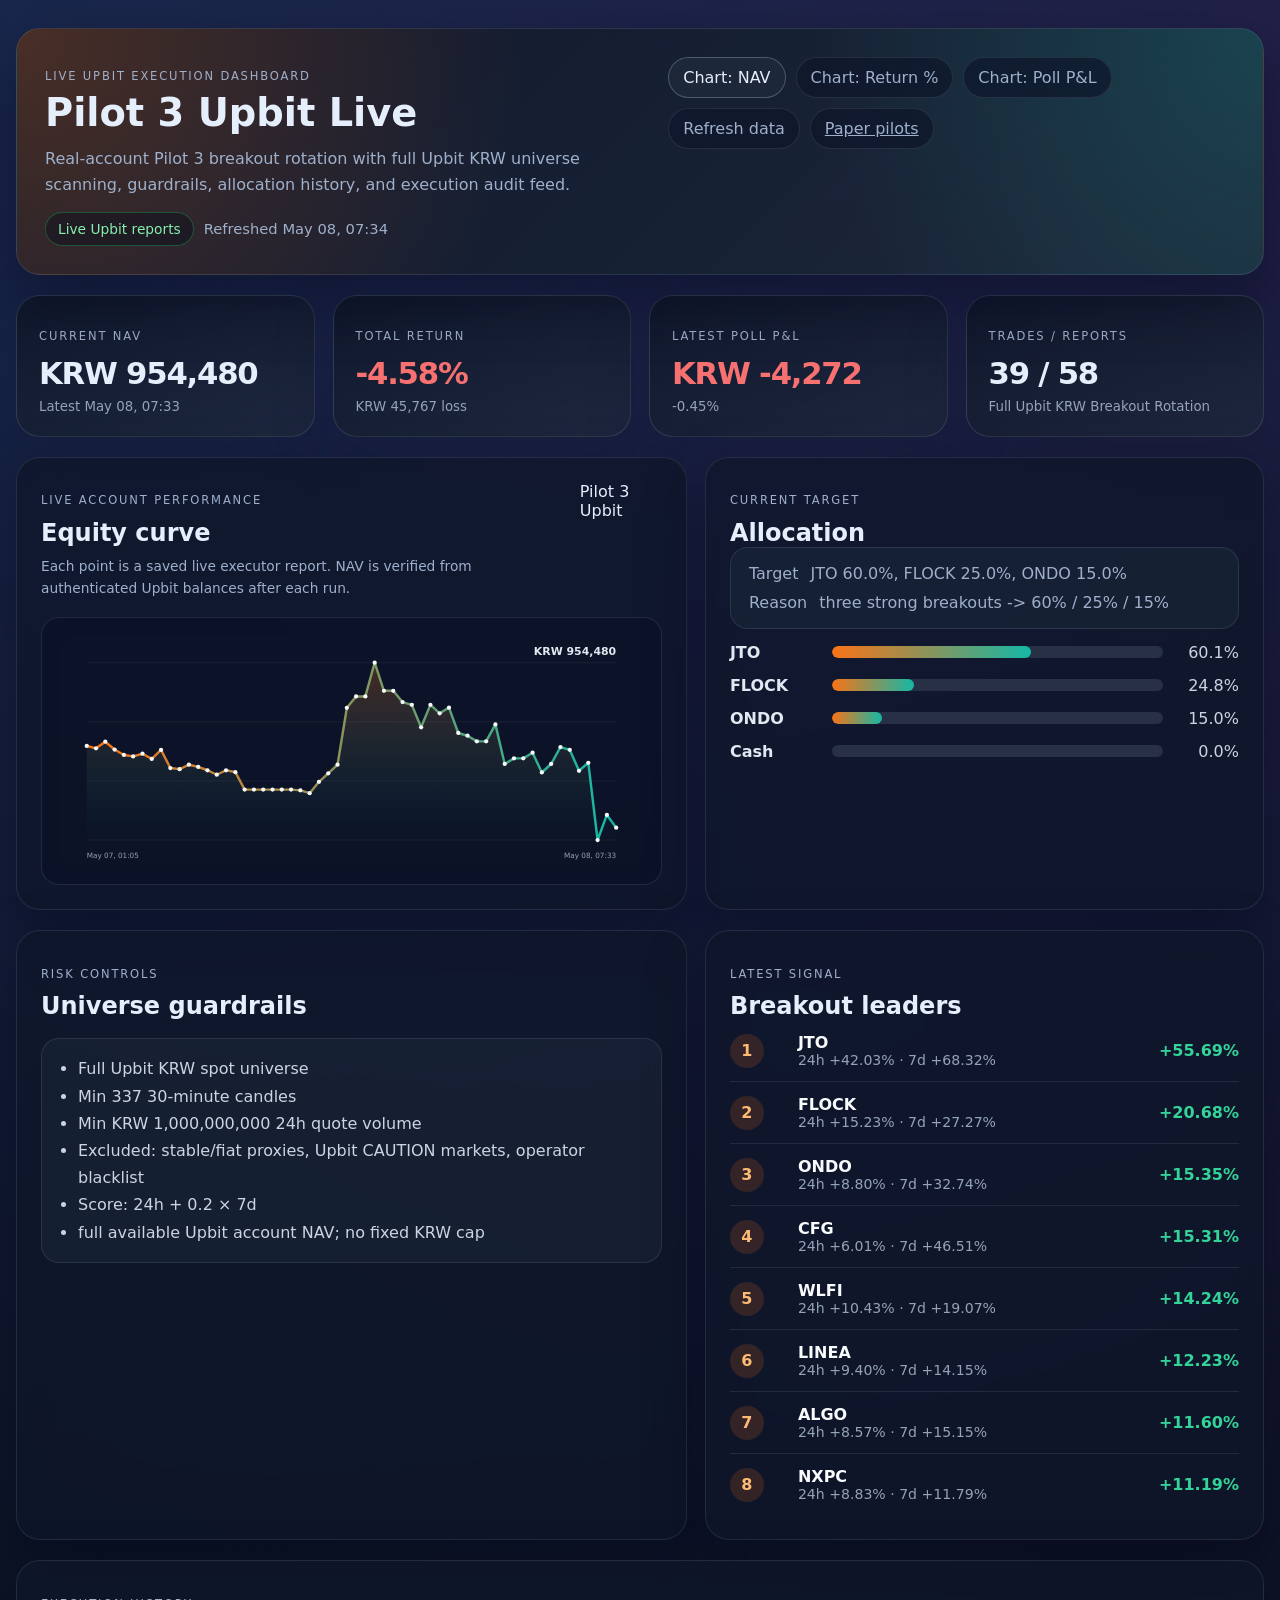
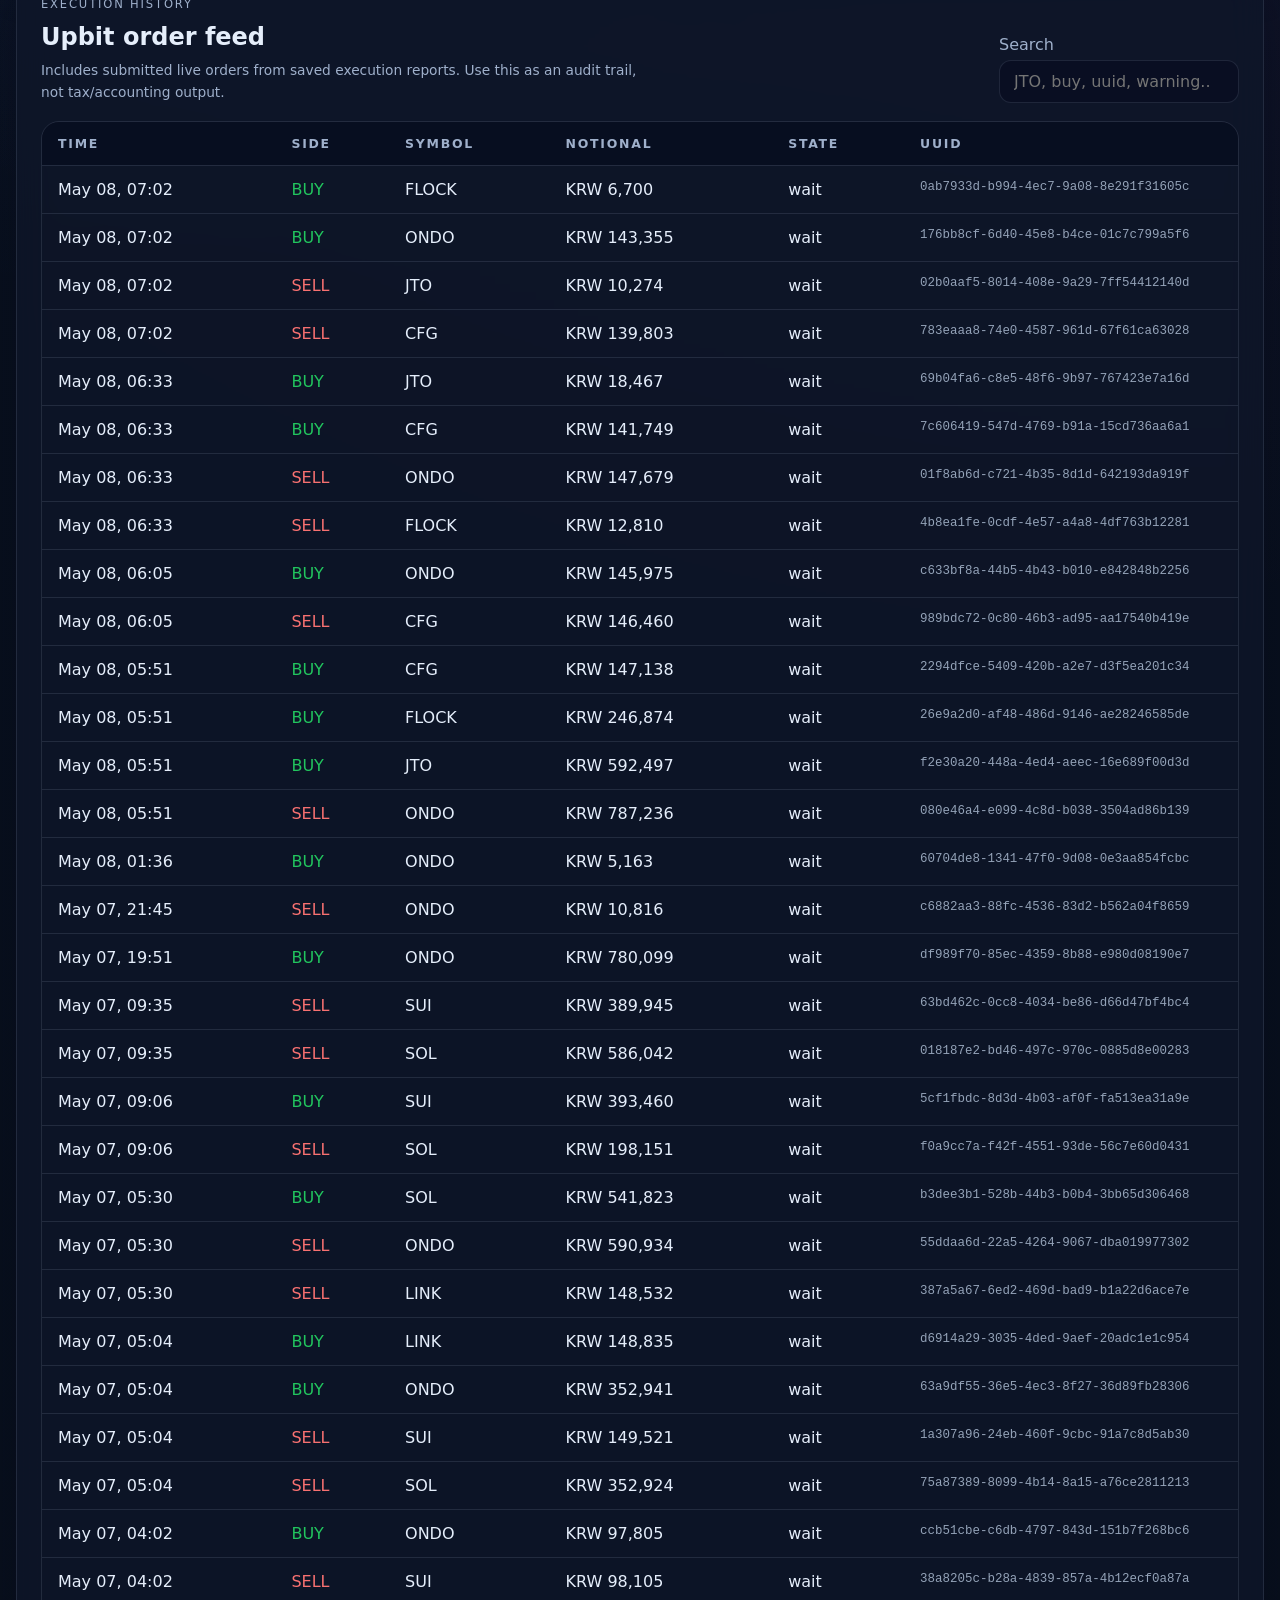
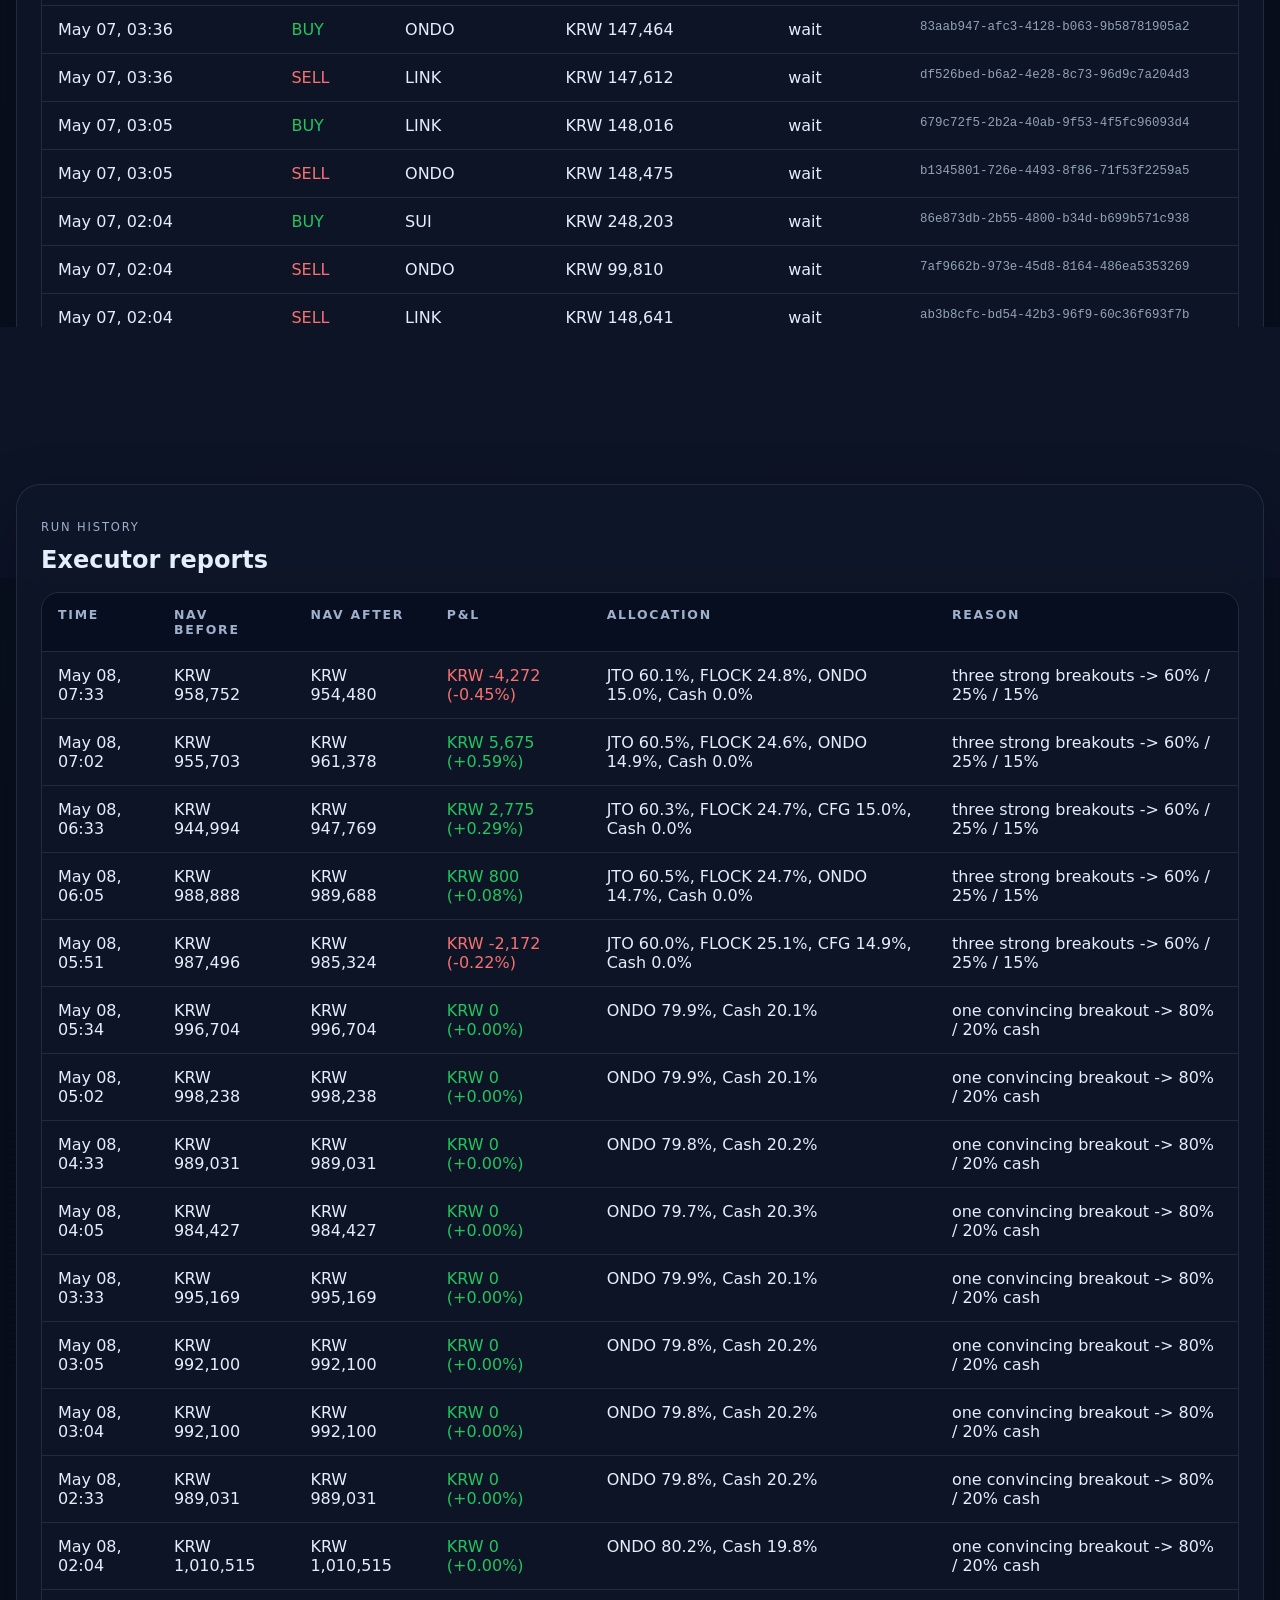
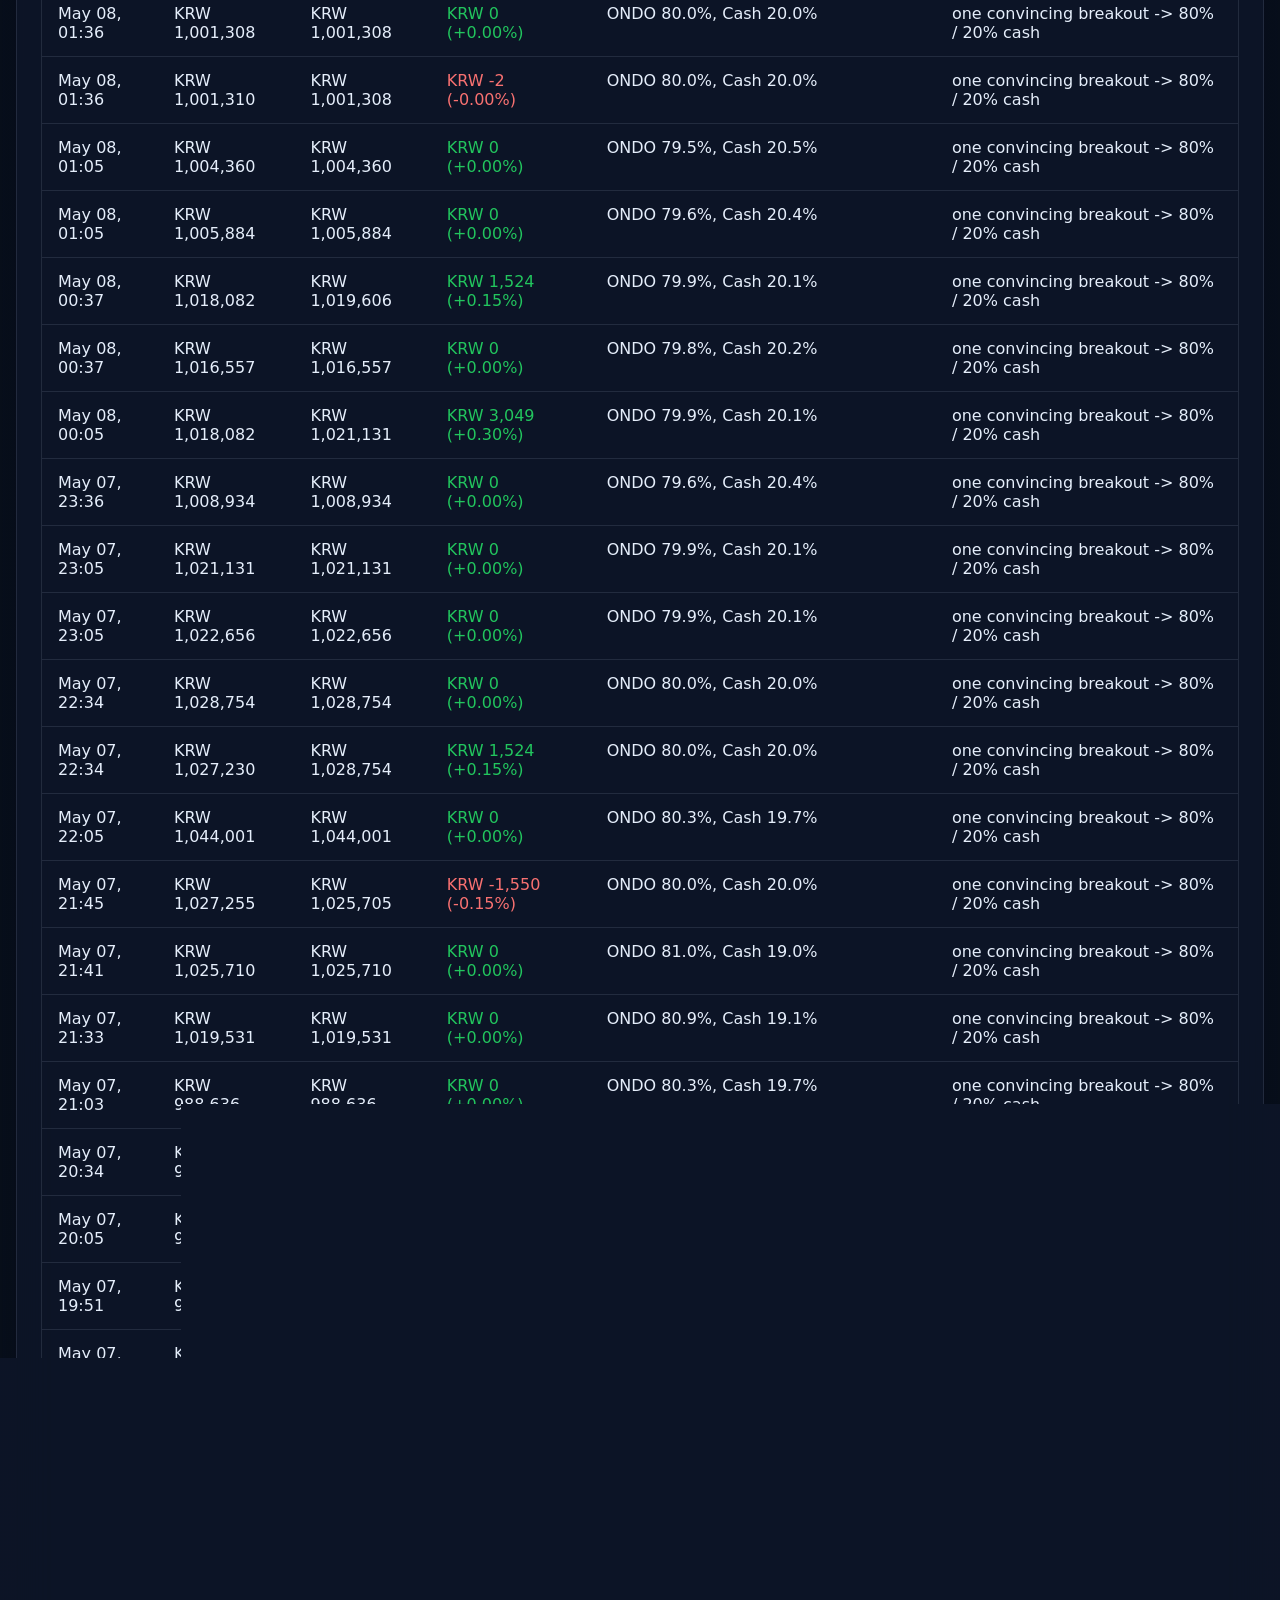
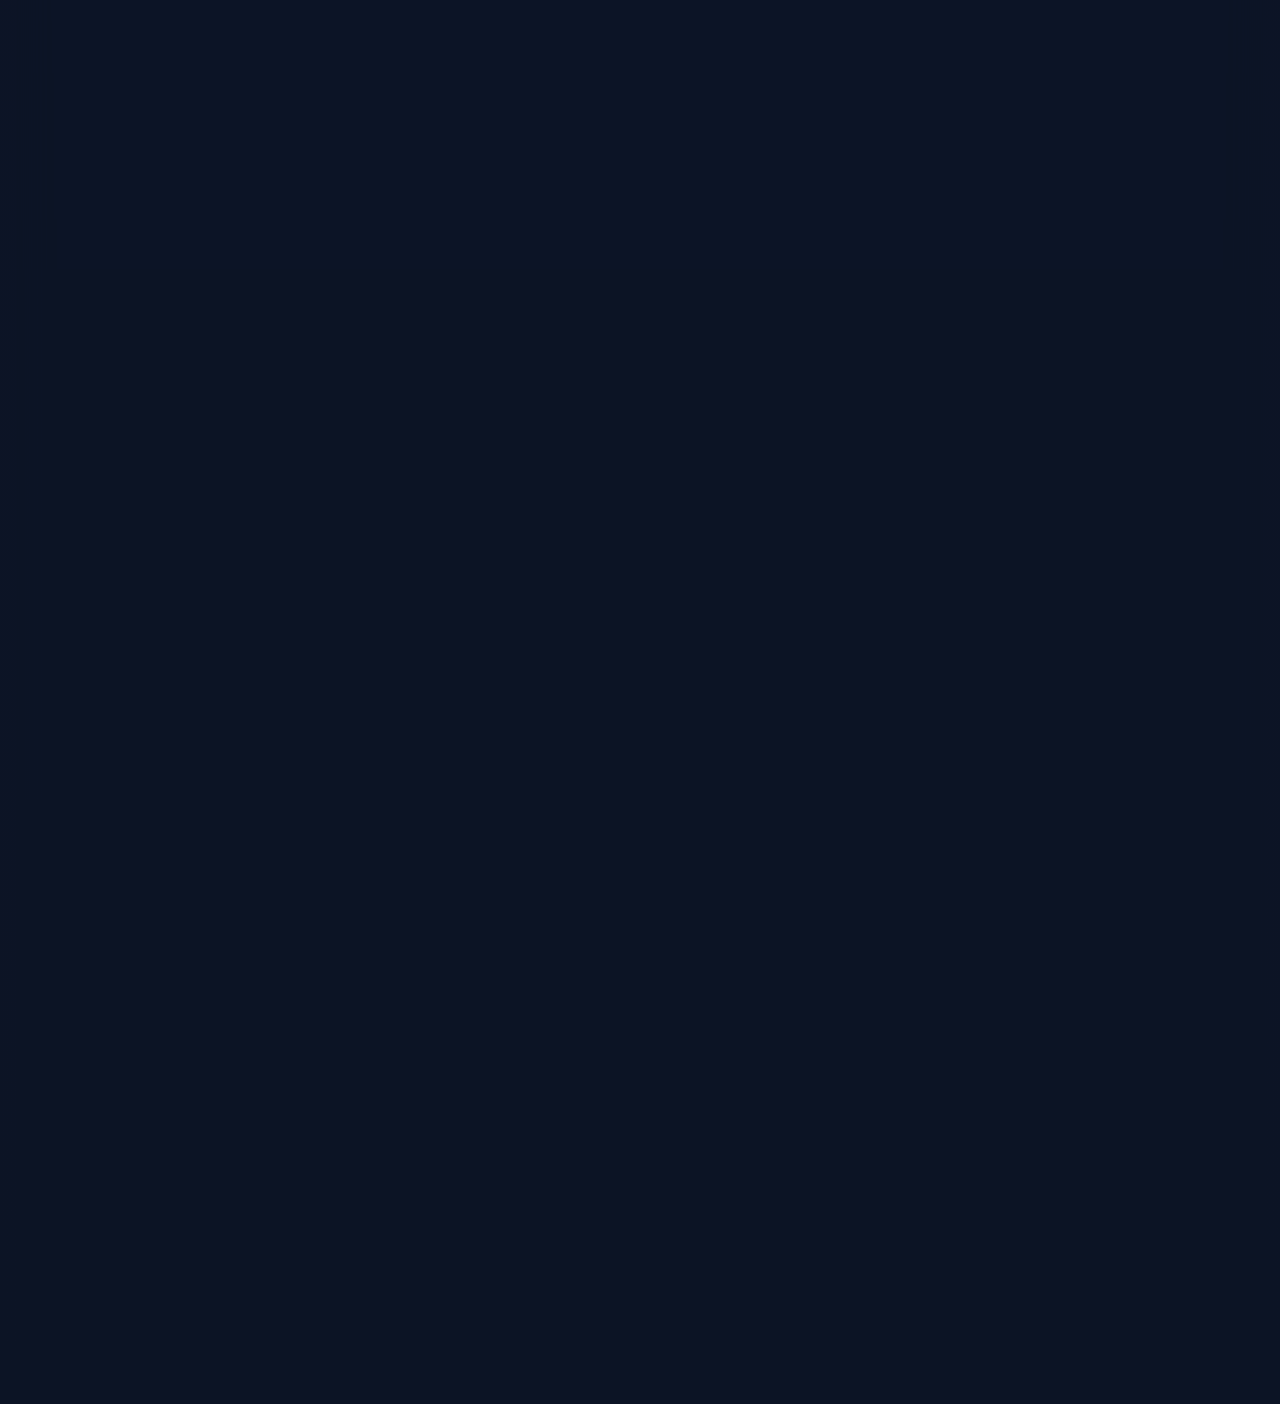
==== upbit.html @ 1f0073d2 "feat: add Upbit live dashboard" ====
<!doctype html>
<html lang="en">
  <head>
    <meta charset="UTF-8" />
    <meta name="viewport" content="width=device-width, initial-scale=1.0" />
    <title>Pilot 3 Upbit Live Dashboard</title>
    <link rel="stylesheet" href="./styles.css" />
    <link rel="stylesheet" href="./upbit.css" />
  </head>
  <body>
    <div class="shell">
      <header class="hero upbit-hero">
        <div>
          <p class="eyebrow">Live Upbit execution dashboard</p>
          <h1>Pilot 3 Upbit Live</h1>
          <p class="hero-copy">
            Real-account Pilot 3 breakout rotation with full Upbit KRW universe scanning, guardrails, allocation history, and execution audit feed.
          </p>
          <div class="status-row">
            <span id="dataStatus" class="status-pill status-loading">Loading Upbit data…</span>
            <span id="refreshMeta" class="refresh-meta"></span>
          </div>
        </div>
        <div class="hero-actions">
          <button class="toggle-chip active" data-chart-mode="nav">Chart: NAV</button>
          <button class="toggle-chip" data-chart-mode="return">Chart: Return %</button>
          <button class="toggle-chip" data-chart-mode="pnl">Chart: Poll P&amp;L</button>
          <button class="toggle-chip" id="refreshButton">Refresh data</button>
          <a class="toggle-chip" href="./index.html">Paper pilots</a>
        </div>
      </header>

      <section class="summary-grid upbit-summary" id="summaryGrid"></section>

      <section class="grid-two">
        <section class="panel chart-panel">
          <div class="panel-header">
            <div>
              <p class="panel-kicker">Live account performance</p>
              <h2>Equity curve</h2>
              <p class="panel-note">Each point is a saved live executor report. NAV is verified from authenticated Upbit balances after each run.</p>
            </div>
            <div class="legend" id="chartLegend"></div>
          </div>
          <div class="chart-wrap">
            <svg id="equityChart" viewBox="0 0 960 380" role="img" aria-label="Upbit live NAV chart"></svg>
          </div>
        </section>

        <section class="panel notes-panel">
          <div class="panel-header">
            <div>
              <p class="panel-kicker">Current target</p>
              <h2>Allocation</h2>
            </div>
          </div>
          <div id="allocationPanel" class="allocation-panel"></div>
        </section>
      </section>

      <section class="grid-two">
        <section class="panel notes-panel">
          <div class="panel-header">
            <div>
              <p class="panel-kicker">Risk controls</p>
              <h2>Universe guardrails</h2>
            </div>
          </div>
          <div id="guardrailsPanel" class="notes-stack"></div>
        </section>

        <section class="panel notes-panel">
          <div class="panel-header">
            <div>
              <p class="panel-kicker">Latest signal</p>
              <h2>Breakout leaders</h2>
            </div>
          </div>
          <div id="leadersPanel" class="leaders-panel"></div>
        </section>
      </section>

      <section class="panel transactions-panel">
        <div class="panel-header panel-header-wrap">
          <div>
            <p class="panel-kicker">Execution history</p>
            <h2>Upbit order feed</h2>
            <p class="panel-note">Includes submitted live orders from saved execution reports. Use this as an audit trail, not tax/accounting output.</p>
          </div>
          <div class="filters">
            <label class="search-field">
              <span>Search</span>
              <input id="searchInput" type="search" placeholder="JTO, buy, uuid, warning..." />
            </label>
          </div>
        </div>
        <div class="table-wrap">
          <table>
            <thead>
              <tr>
                <th>Time</th>
                <th>Side</th>
                <th>Symbol</th>
                <th>Notional</th>
                <th>State</th>
                <th>UUID</th>
              </tr>
            </thead>
            <tbody id="transactionsBody"></tbody>
          </table>
        </div>
      </section>

      <section class="panel transactions-panel">
        <div class="panel-header panel-header-wrap">
          <div>
            <p class="panel-kicker">Run history</p>
            <h2>Executor reports</h2>
          </div>
        </div>
        <div class="table-wrap">
          <table>
            <thead>
              <tr>
                <th>Time</th>
                <th>NAV before</th>
                <th>NAV after</th>
                <th>P&amp;L</th>
                <th>Allocation</th>
                <th>Reason</th>
              </tr>
            </thead>
            <tbody id="runsBody"></tbody>
          </table>
        </div>
      </section>
    </div>

    <script src="./upbit-app.js"></script>
  </body>
</html>
---- styles.css ----
:root {
  color-scheme: dark;
  --bg: #09111f;
  --bg-elevated: rgba(15, 23, 42, 0.78);
  --bg-soft: rgba(30, 41, 59, 0.52);
  --line: rgba(148, 163, 184, 0.16);
  --text: #e5eefb;
  --muted: #9fb0cb;
  --green: #22c55e;
  --red: #f87171;
  --shadow: 0 24px 60px rgba(2, 6, 23, 0.4);
  font-family: Inter, ui-sans-serif, system-ui, -apple-system, BlinkMacSystemFont, "Segoe UI", sans-serif;
}

* {
  box-sizing: border-box;
}

body {
  margin: 0;
  min-height: 100vh;
  background:
    radial-gradient(circle at top left, rgba(59, 130, 246, 0.16), transparent 24%),
    radial-gradient(circle at top right, rgba(168, 85, 247, 0.14), transparent 28%),
    linear-gradient(180deg, #09111f 0%, #08101a 100%);
  color: var(--text);
}

button,
input {
  font: inherit;
}

.shell {
  width: min(1400px, calc(100vw - 32px));
  margin: 0 auto;
  padding: 28px 0 40px;
}

.hero,
.panel,
.summary-card {
  backdrop-filter: blur(18px);
  background: var(--bg-elevated);
  border: 1px solid var(--line);
  box-shadow: var(--shadow);
}

.hero {
  display: flex;
  justify-content: space-between;
  gap: 24px;
  align-items: flex-start;
  padding: 28px;
  border-radius: 24px;
}

.eyebrow,
.panel-kicker,
.metric-label,
.table-chip,
.mini-label {
  text-transform: uppercase;
  letter-spacing: 0.16em;
  font-size: 0.72rem;
  color: var(--muted);
}

.hero h1,
.panel h2 {
  margin: 0;
}

.hero h1 {
  font-size: clamp(2rem, 3vw, 3.2rem);
  line-height: 1;
  margin-top: 10px;
}

.hero-copy,
.panel-note {
  max-width: 760px;
  margin: 14px 0 0;
  color: var(--muted);
  font-size: 1rem;
  line-height: 1.6;
}

.panel-note {
  max-width: 620px;
  margin-top: 8px;
  font-size: 0.86rem;
}

.hero-actions,
.segmented,
.legend,
.filters,
.status-row {
  display: flex;
  gap: 10px;
  flex-wrap: wrap;
}

.status-row {
  margin-top: 14px;
  align-items: center;
}

.status-pill {
  display: inline-flex;
  align-items: center;
  gap: 8px;
  border-radius: 999px;
  padding: 8px 12px;
  font-size: 0.86rem;
  border: 1px solid var(--line);
  background: rgba(2, 6, 23, 0.36);
}

.status-live {
  color: #86efac;
  border-color: rgba(34, 197, 94, 0.35);
}

.status-fallback {
  color: #fcd34d;
  border-color: rgba(234, 179, 8, 0.35);
}

.status-loading {
  color: #93c5fd;
  border-color: rgba(59, 130, 246, 0.35);
}

.refresh-meta {
  color: var(--muted);
  font-size: 0.92rem;
}

.toggle-chip,
.segmented button {
  border: 1px solid var(--line);
  background: rgba(15, 23, 42, 0.72);
  color: var(--muted);
  padding: 10px 14px;
  border-radius: 999px;
  cursor: pointer;
  transition: 150ms ease;
}

.toggle-chip:hover,
.segmented button:hover,
.toggle-chip.active,
.segmented button.active {
  color: var(--text);
  border-color: rgba(148, 163, 184, 0.4);
  background: rgba(30, 41, 59, 0.92);
}

.summary-grid {
  display: grid;
  grid-template-columns: repeat(3, minmax(0, 1fr));
  gap: 18px;
  margin-top: 20px;
}

.summary-card {
  position: relative;
  overflow: hidden;
  border-radius: 20px;
  padding: 22px;
}

.summary-card::before {
  content: "";
  position: absolute;
  inset: 0 0 auto 0;
  height: 4px;
  background: var(--pilot-color);
}

.summary-head,
.panel-header,
.panel-header-wrap {
  display: flex;
  justify-content: space-between;
  gap: 16px;
}

.summary-head h2 {
  margin: 8px 0 0;
  font-size: 1.45rem;
}

.rank-pill {
  display: inline-flex;
  align-items: center;
  gap: 8px;
  padding: 8px 12px;
  border-radius: 999px;
  background: var(--pilot-accent);
  color: var(--text);
  font-weight: 700;
}

.metric-grid {
  display: grid;
  grid-template-columns: repeat(2, minmax(0, 1fr));
  gap: 14px;
  margin-top: 20px;
}

.metric {
  padding: 14px;
  background: var(--bg-soft);
  border: 1px solid var(--line);
  border-radius: 16px;
}

.metric strong {
  display: block;
  font-size: 1.28rem;
  margin-top: 8px;
}

.metric small {
  display: block;
  margin-top: 8px;
  color: var(--muted);
  line-height: 1.5;
}

.panel {
  border-radius: 24px;
  padding: 24px;
  margin-top: 20px;
}

.chart-wrap {
  margin-top: 18px;
  padding: 18px;
  border-radius: 18px;
  background: rgba(2, 6, 23, 0.24);
  border: 1px solid var(--line);
}

#equityChart {
  width: 100%;
  height: auto;
  display: block;
}

.legend-item {
  display: inline-flex;
  align-items: center;
  gap: 8px;
  color: var(--muted);
  font-size: 0.92rem;
}

.legend-swatch {
  width: 12px;
  height: 12px;
  border-radius: 999px;
}

.grid-two {
  display: grid;
  grid-template-columns: 1.2fr 1fr;
  gap: 18px;
}

.leaderboard-item,
.note-card {
  display: grid;
  gap: 10px;
  padding: 16px 18px;
  border-radius: 18px;
  background: var(--bg-soft);
  border: 1px solid var(--line);
}

.leaderboard-stack,
.notes-stack {
  display: grid;
  gap: 12px;
  margin-top: 18px;
}

.leaderboard-top {
  display: flex;
  justify-content: space-between;
  gap: 16px;
  align-items: center;
}

.pilot-line {
  display: flex;
  gap: 12px;
  align-items: center;
  flex-wrap: wrap;
}

.dot {
  width: 10px;
  height: 10px;
  border-radius: 999px;
  background: var(--pilot-color);
}

.value-row,
.note-meta {
  display: flex;
  gap: 12px;
  flex-wrap: wrap;
  color: var(--muted);
}

.positive {
  color: var(--green);
}

.negative {
  color: var(--red);
}

.filters {
  align-items: flex-end;
  justify-content: flex-end;
}

.search-field,
.checkbox-row {
  display: grid;
  gap: 6px;
  color: var(--muted);
}

.search-field input {
  min-width: 240px;
  padding: 11px 14px;
  border-radius: 12px;
  border: 1px solid var(--line);
  background: rgba(2, 6, 23, 0.3);
  color: var(--text);
}

.checkbox-row {
  grid-auto-flow: column;
  align-items: center;
  gap: 10px;
  padding: 12px 14px;
  border-radius: 12px;
  border: 1px solid var(--line);
  background: rgba(2, 6, 23, 0.3);
}

.table-wrap {
  overflow: auto;
  margin-top: 18px;
  border-radius: 18px;
  border: 1px solid var(--line);
}

table {
  width: 100%;
  border-collapse: collapse;
  min-width: 1120px;
}

thead {
  background: rgba(2, 6, 23, 0.42);
}

th,
td {
  text-align: left;
  padding: 14px 16px;
  border-bottom: 1px solid var(--line);
  vertical-align: top;
}

th {
  font-size: 0.78rem;
  letter-spacing: 0.14em;
  text-transform: uppercase;
  color: var(--muted);
}

tbody tr:hover {
  background: rgba(30, 41, 59, 0.38);
}

.estimated-retro-row {
  background: rgba(59, 130, 246, 0.08);
}

.estimated-retro-row .transaction-copy {
  color: #dbeafe;
}

.carry-forward-row {
  background: rgba(148, 163, 184, 0.06);
}

.carry-forward-row .transaction-copy {
  color: var(--muted);
}

.carry-forward-badge,
.estimated-retro-badge,
.snapshot-badge {
  display: inline-flex;
  margin-right: 8px;
  padding: 2px 8px;
  border-radius: 999px;
  border: 1px solid rgba(148, 163, 184, 0.35);
  color: #cbd5e1;
  background: rgba(15, 23, 42, 0.7);
  font-size: 0.72rem;
  letter-spacing: 0.08em;
  text-transform: uppercase;
}

.estimated-retro-badge {
  border-color: rgba(96, 165, 250, 0.55);
  color: #bfdbfe;
  background: rgba(30, 64, 175, 0.35);
}

.snapshot-badge {
  border-color: rgba(52, 211, 153, 0.55);
  color: #bbf7d0;
  background: rgba(6, 78, 59, 0.35);
}

.transaction-copy {
  max-width: 520px;
  color: var(--text);
  line-height: 1.45;
}

.table-chip {
  display: inline-flex;
  align-items: center;
  gap: 8px;
}

.empty {
  padding: 24px;
  color: var(--muted);
  text-align: center;
}

.chart-label,
.chart-grid-label {
  fill: rgba(191, 219, 254, 0.86);
  font-size: 12px;
}

.chart-grid {
  stroke: rgba(148, 163, 184, 0.18);
  stroke-width: 1;
}

.chart-path {
  fill: none;
  stroke-width: 3;
  stroke-linecap: round;
  stroke-linejoin: round;
}

.chart-point {
  stroke: #08101a;
  stroke-width: 2;
}

@media (max-width: 1100px) {
  .summary-grid,
  .grid-two {
    grid-template-columns: 1fr;
  }
}

@media (max-width: 720px) {
  .shell {
    width: min(100vw - 20px, 1400px);
    padding-top: 14px;
  }

  .hero,
  .panel,
  .summary-card {
    padding: 18px;
    border-radius: 18px;
  }

  .hero,
  .panel-header,
  .panel-header-wrap {
    flex-direction: column;
  }

  .filters {
    justify-content: flex-start;
  }

  .search-field input {
    min-width: 0;
    width: 100%;
  }

  table {
    min-width: 880px;
  }
}
---- upbit.css ----
.upbit-hero {
  background:
    radial-gradient(circle at top left, rgba(249, 115, 22, 0.25), transparent 32rem),
    radial-gradient(circle at top right, rgba(20, 184, 166, 0.2), transparent 28rem),
    linear-gradient(135deg, rgba(15, 23, 42, 0.96), rgba(30, 41, 59, 0.92));
}

.upbit-summary {
  grid-template-columns: repeat(4, minmax(0, 1fr));
}

.stat-card {
  border: 1px solid rgba(148, 163, 184, 0.2);
  border-radius: 24px;
  padding: 22px;
  background: linear-gradient(160deg, rgba(15, 23, 42, 0.92), rgba(30, 41, 59, 0.72));
  box-shadow: 0 20px 60px rgba(15, 23, 42, 0.28);
}

.stat-card strong {
  display: block;
  margin-top: 10px;
  font-size: clamp(1.3rem, 2.4vw, 2.2rem);
  letter-spacing: -0.04em;
}

.stat-card small {
  display: block;
  margin-top: 8px;
  color: #94a3b8;
}

.allocation-row {
  display: grid;
  grid-template-columns: 90px 1fr 64px;
  gap: 12px;
  align-items: center;
  margin: 14px 0;
}

.allocation-symbol {
  font-weight: 800;
  color: #e2e8f0;
}

.allocation-bar {
  height: 12px;
  overflow: hidden;
  border-radius: 999px;
  background: rgba(148, 163, 184, 0.18);
}

.allocation-fill {
  height: 100%;
  border-radius: inherit;
  background: linear-gradient(90deg, #f97316, #14b8a6);
}

.allocation-pct {
  text-align: right;
  color: #cbd5e1;
  font-variant-numeric: tabular-nums;
}

.guardrail-list {
  margin: 0;
  padding-left: 18px;
  color: #cbd5e1;
  line-height: 1.7;
}

.leader-row {
  display: grid;
  grid-template-columns: 54px 1fr auto;
  gap: 14px;
  align-items: center;
  padding: 13px 0;
  border-bottom: 1px solid rgba(148, 163, 184, 0.14);
}

.leader-row:last-child { border-bottom: 0; }

.leader-rank {
  width: 34px;
  height: 34px;
  display: grid;
  place-items: center;
  border-radius: 999px;
  background: rgba(249, 115, 22, 0.16);
  color: #fdba74;
  font-weight: 900;
}

.leader-symbol {
  font-weight: 900;
  color: #f8fafc;
}

.leader-meta {
  color: #94a3b8;
  font-size: 0.88rem;
}

.leader-score {
  color: #34d399;
  font-weight: 800;
  font-variant-numeric: tabular-nums;
}

.uuid-cell {
  max-width: 210px;
  overflow: hidden;
  text-overflow: ellipsis;
  white-space: nowrap;
  font-family: ui-monospace, SFMono-Regular, Menlo, Monaco, Consolas, monospace;
  font-size: 0.78rem;
  color: #94a3b8;
}

@media (max-width: 900px) {
  .upbit-summary { grid-template-columns: repeat(2, minmax(0, 1fr)); }
  .allocation-row { grid-template-columns: 70px 1fr 54px; }
}

@media (max-width: 640px) {
  .upbit-summary { grid-template-columns: 1fr; }
}
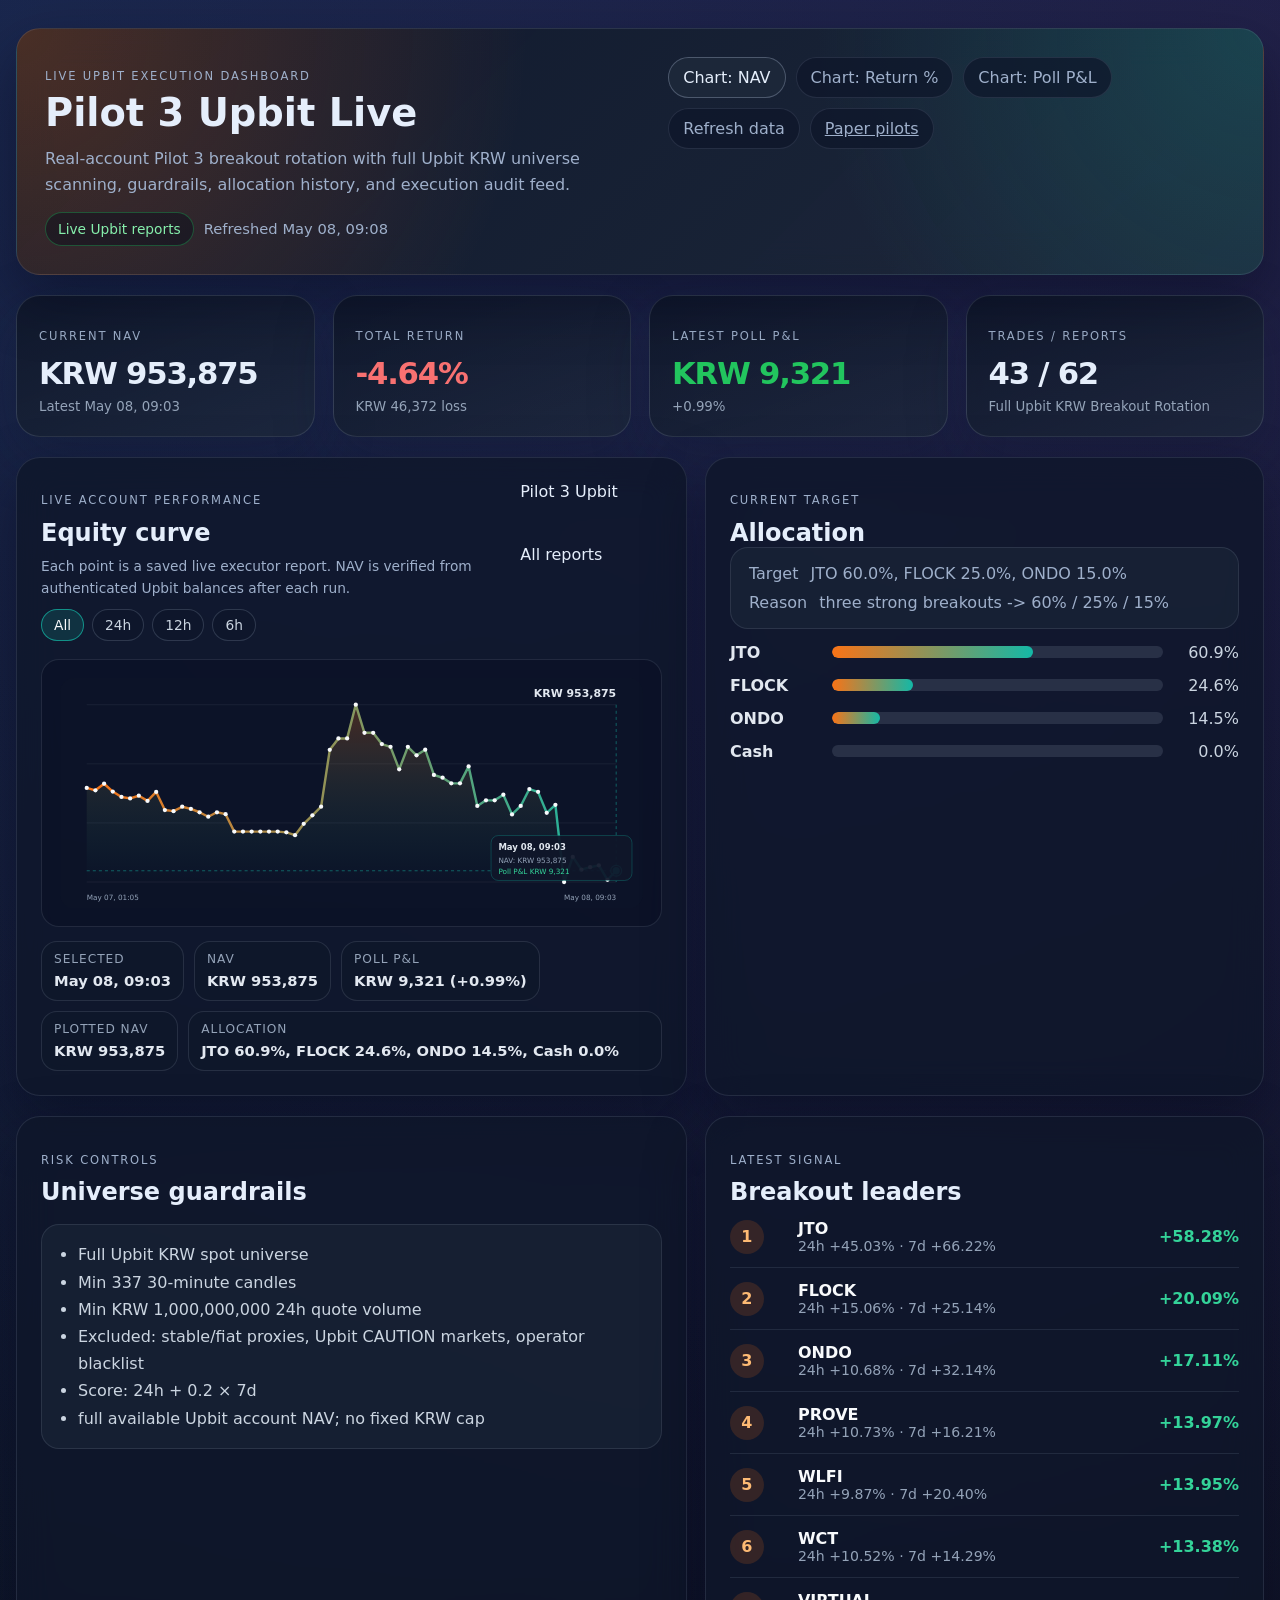
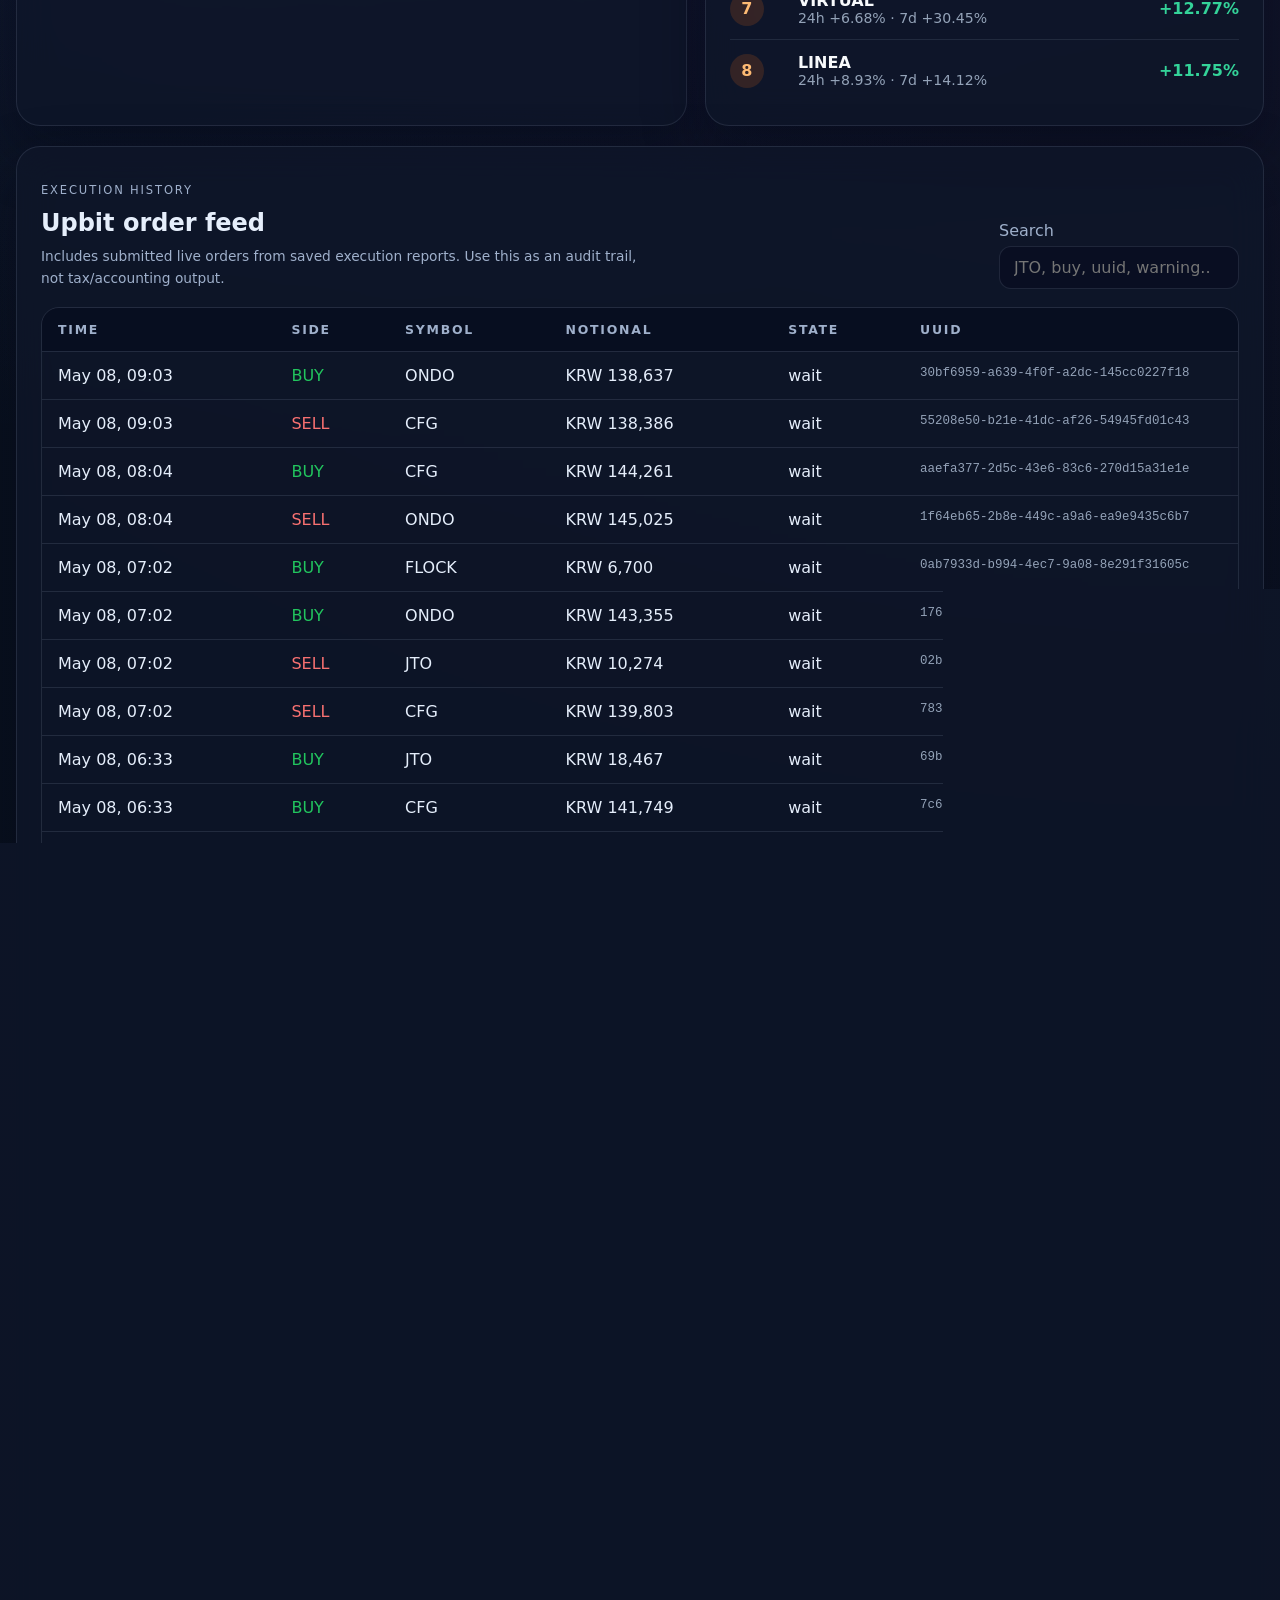
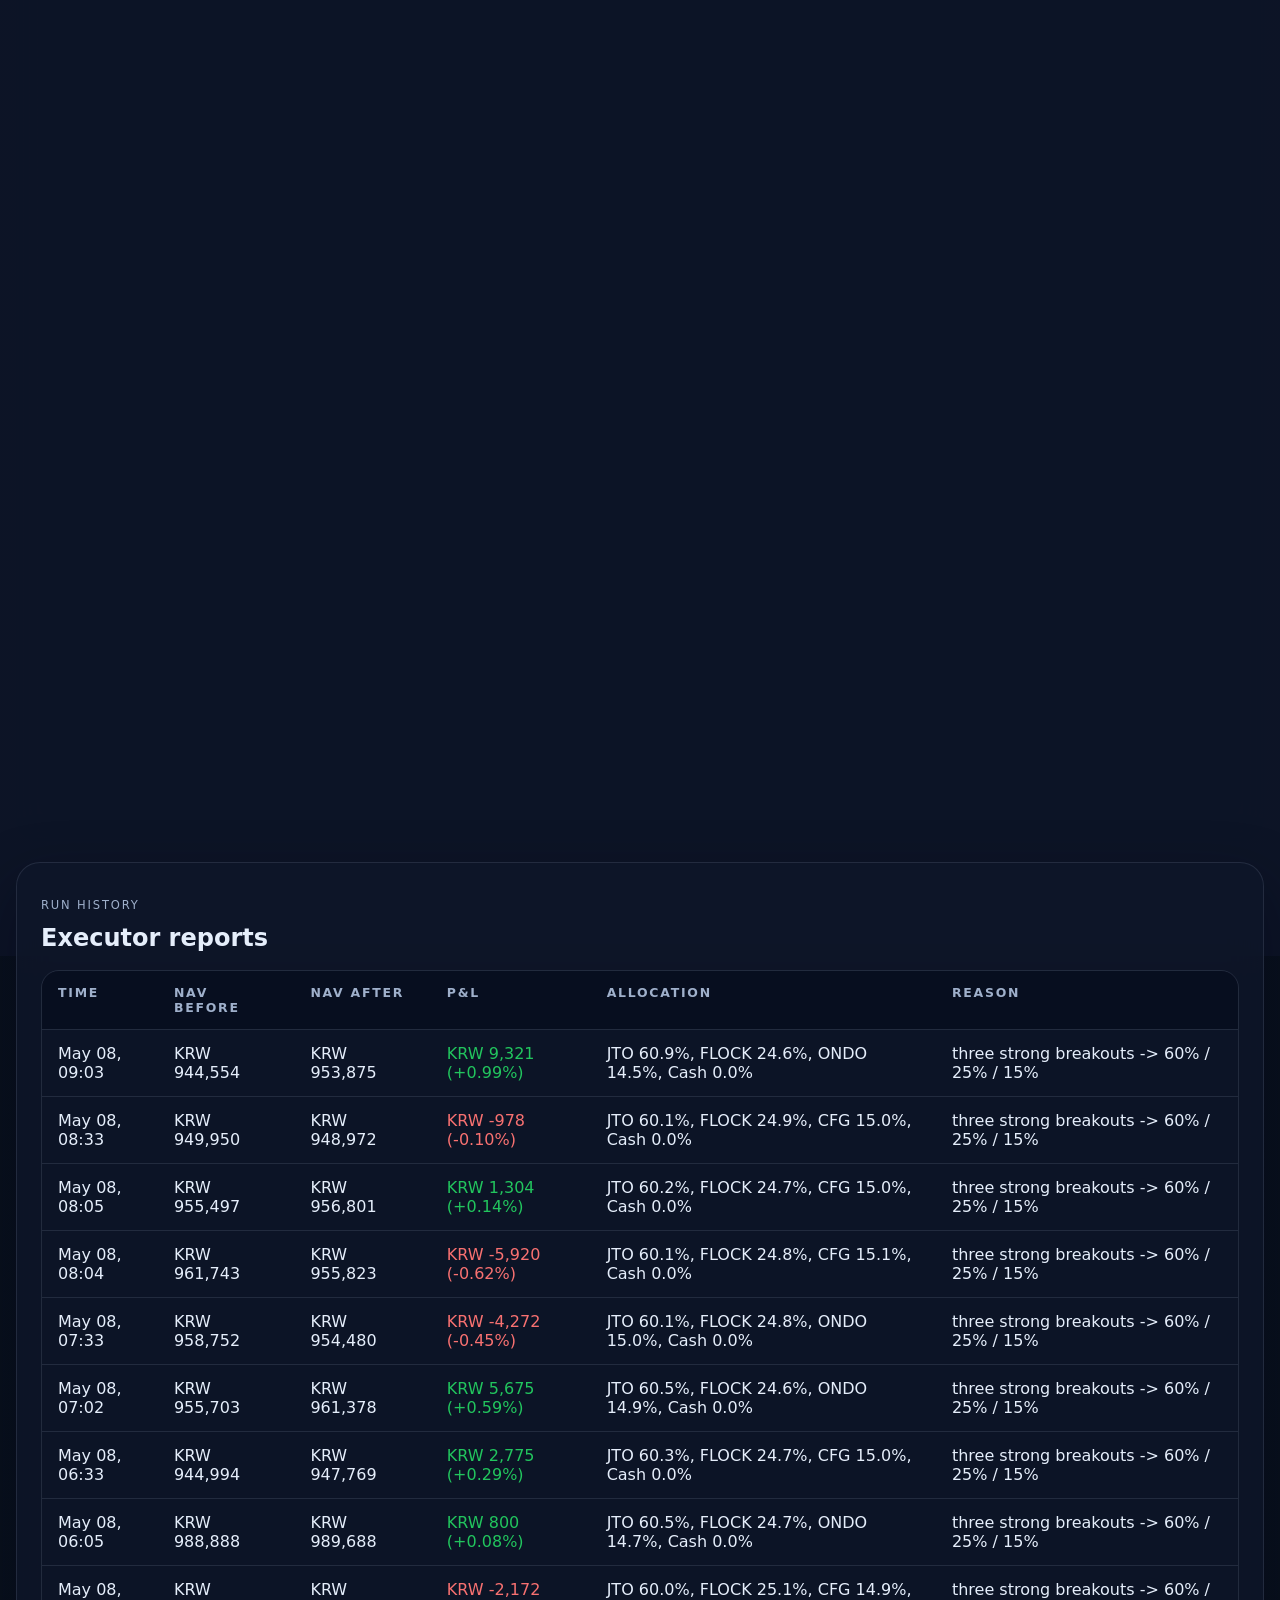
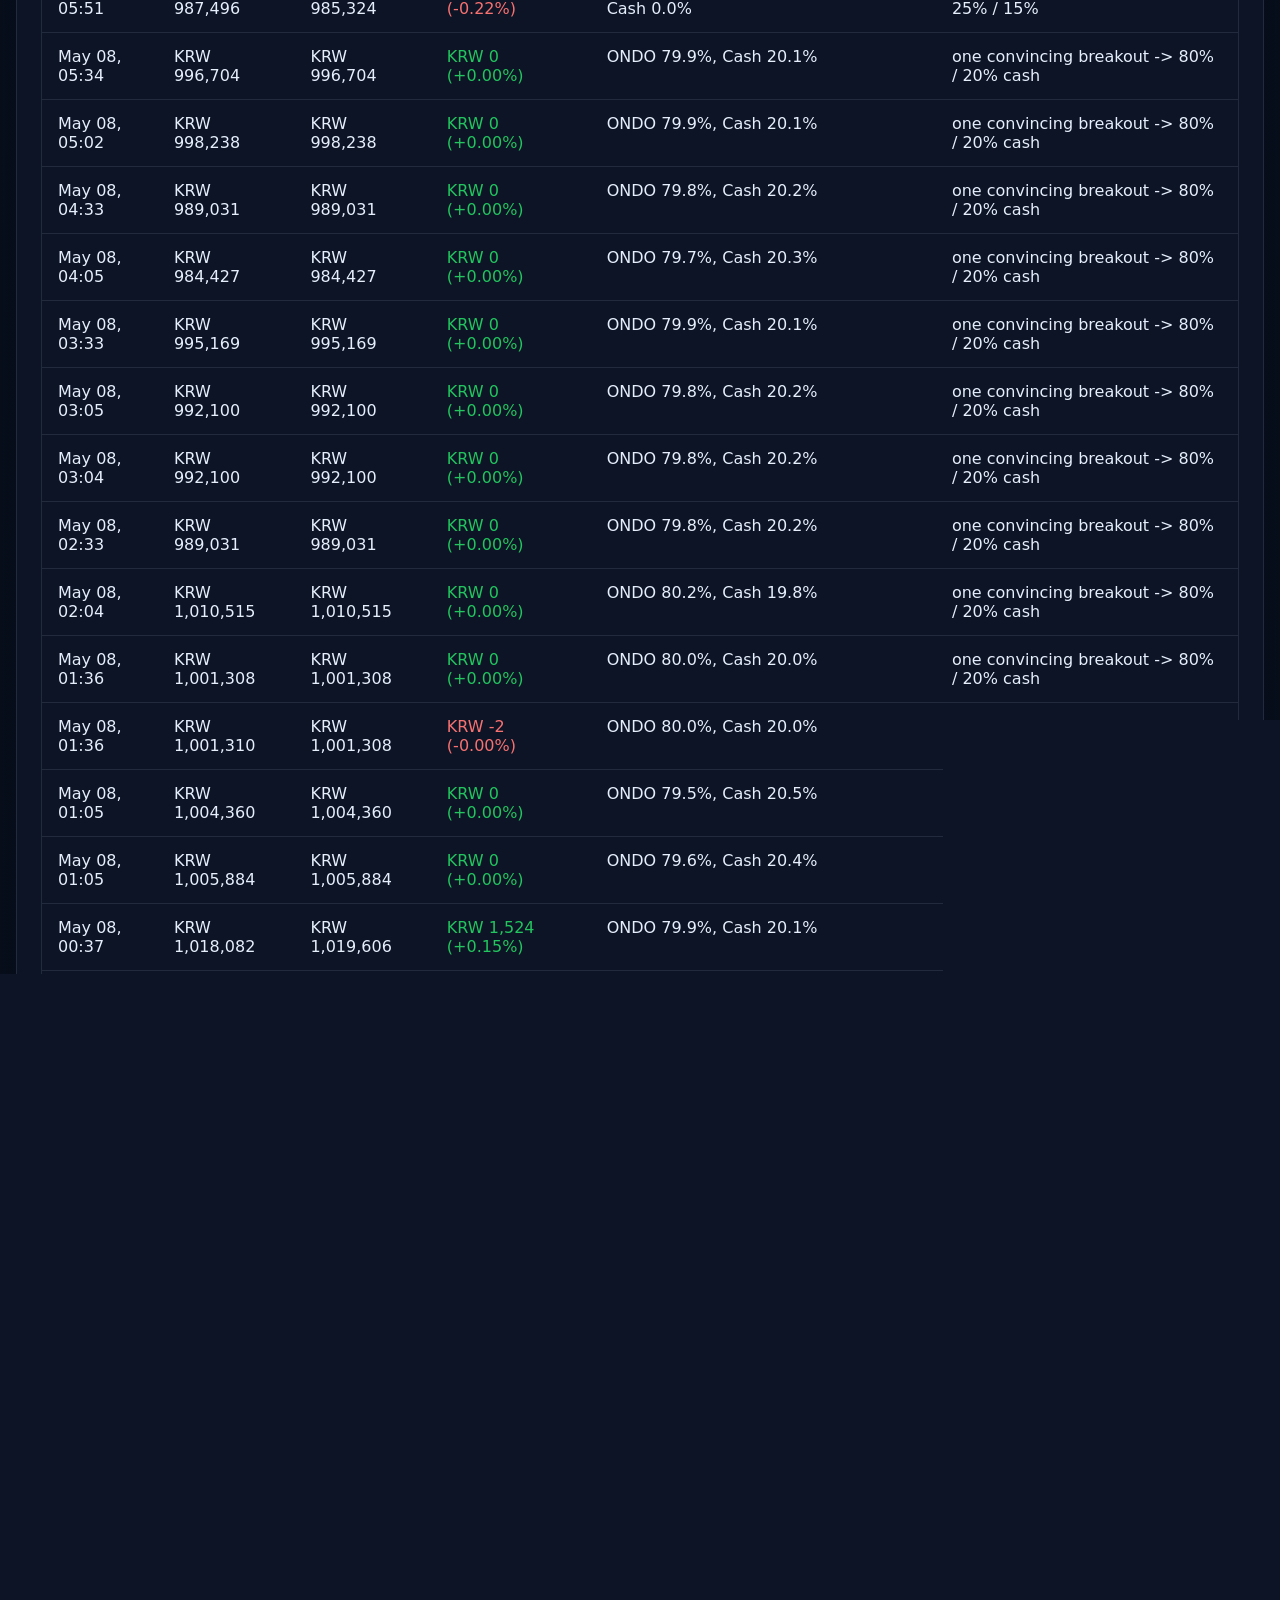
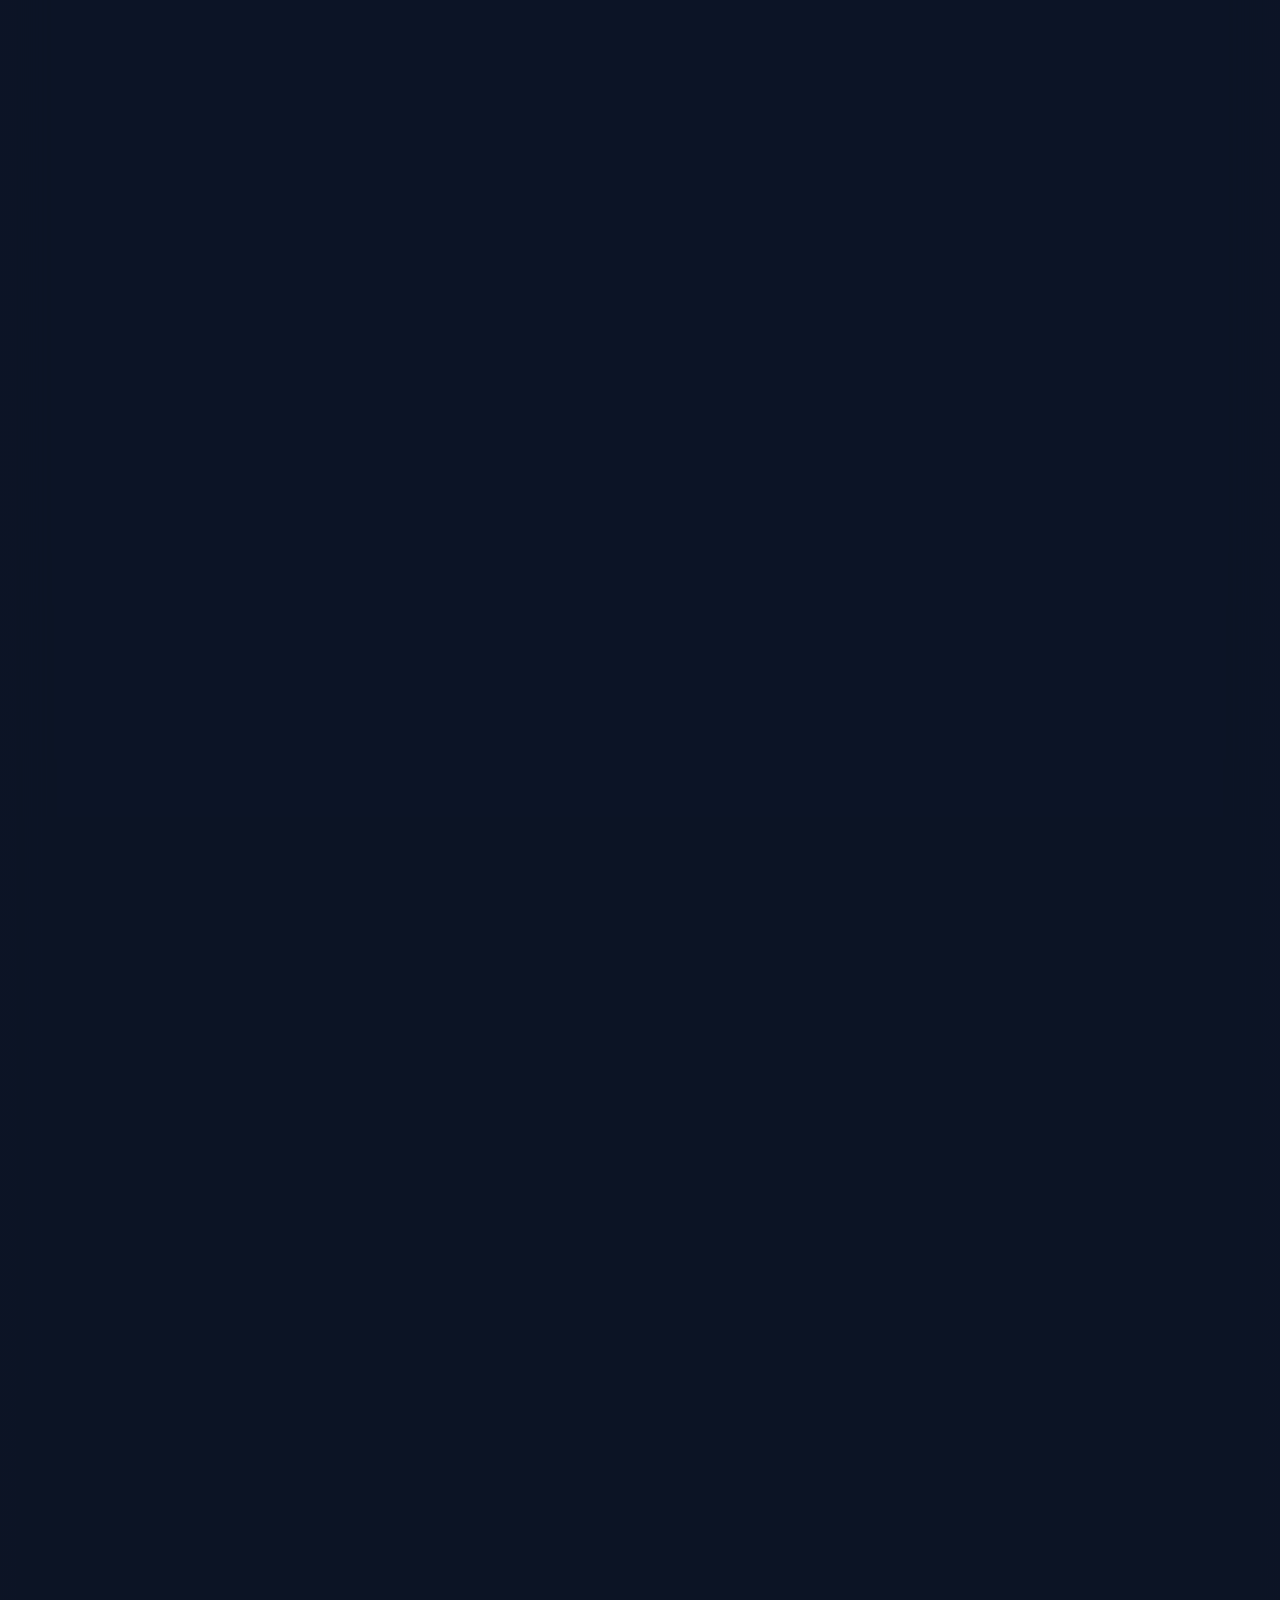
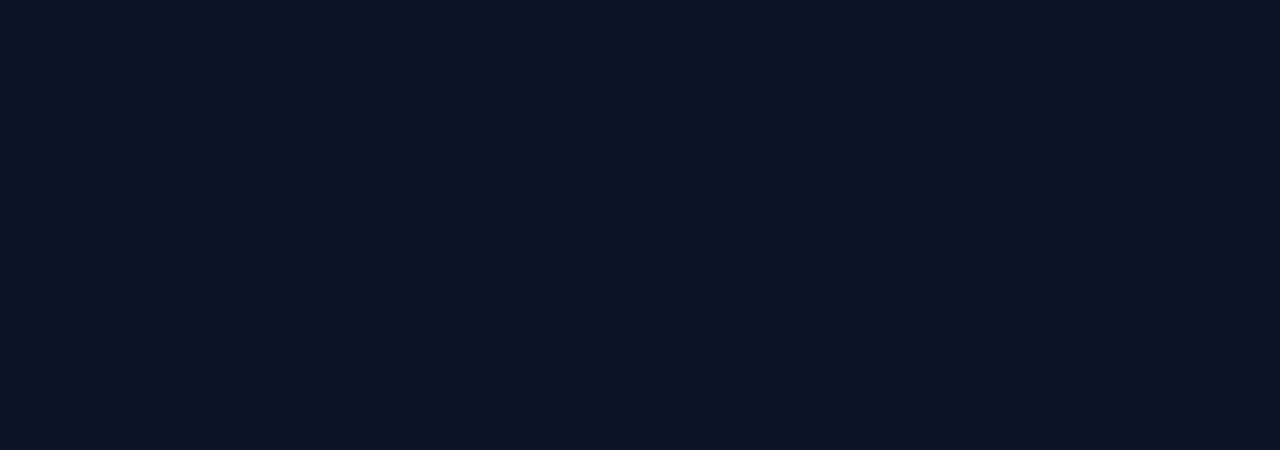
==== commit 46bd4a07: "feat: make Upbit chart interactive" ====
--- a/upbit.html
+++ b/upbit.html
@@ -42,9 +42,16 @@
             </div>
             <div class="legend" id="chartLegend"></div>
           </div>
-          <div class="chart-wrap">
+          <div class="chart-tools" id="chartWindowControls">
+            <button class="mini-chip active" data-chart-window="all">All</button>
+            <button class="mini-chip" data-chart-window="24h">24h</button>
+            <button class="mini-chip" data-chart-window="12h">12h</button>
+            <button class="mini-chip" data-chart-window="6h">6h</button>
+          </div>
+          <div class="chart-wrap interactive-chart-wrap">
             <svg id="equityChart" viewBox="0 0 960 380" role="img" aria-label="Upbit live NAV chart"></svg>
           </div>
+          <div id="chartPointDetails" class="chart-point-details"></div>
         </section>
 
         <section class="panel notes-panel">
@@ -136,6 +143,6 @@
       </section>
     </div>
 
-    <script src="./upbit-app.js"></script>
+    <script type="module" src="./upbit-app.js"></script>
   </body>
 </html>
--- a/upbit.css
+++ b/upbit.css
@@ -117,6 +117,84 @@
   color: #94a3b8;
 }
 
+.chart-tools {
+  display: flex;
+  flex-wrap: wrap;
+  gap: 8px;
+  margin: 10px 0 14px;
+}
+
+.mini-chip {
+  border: 1px solid rgba(148, 163, 184, 0.24);
+  border-radius: 999px;
+  padding: 7px 12px;
+  background: rgba(15, 23, 42, 0.48);
+  color: #cbd5e1;
+  cursor: pointer;
+  font: inherit;
+  font-size: 0.86rem;
+}
+
+.mini-chip:hover,
+.mini-chip.active {
+  border-color: rgba(20, 184, 166, 0.72);
+  color: #f8fafc;
+  background: rgba(20, 184, 166, 0.16);
+}
+
+.interactive-chart-wrap svg {
+  touch-action: none;
+}
+
+.chart-crosshair {
+  stroke: rgba(20, 184, 166, 0.55);
+  stroke-width: 1.4;
+  stroke-dasharray: 5 5;
+  pointer-events: none;
+}
+
+.chart-dot {
+  cursor: pointer;
+  transition: r 120ms ease, fill 120ms ease;
+}
+
+.chart-dot:hover {
+  fill: #14b8a6;
+}
+
+.chart-point-details {
+  display: flex;
+  flex-wrap: wrap;
+  gap: 10px;
+  margin-top: 14px;
+}
+
+.detail-pill {
+  min-width: 135px;
+  border: 1px solid rgba(148, 163, 184, 0.18);
+  border-radius: 16px;
+  padding: 10px 12px;
+  background: rgba(15, 23, 42, 0.52);
+}
+
+.detail-pill.wide {
+  flex: 1 1 280px;
+}
+
+.detail-pill span {
+  display: block;
+  margin-bottom: 5px;
+  color: #94a3b8;
+  font-size: 0.76rem;
+  text-transform: uppercase;
+  letter-spacing: 0.08em;
+}
+
+.detail-pill strong {
+  color: #e2e8f0;
+  font-size: 0.92rem;
+}
+
 @media (max-width: 900px) {
   .upbit-summary { grid-template-columns: repeat(2, minmax(0, 1fr)); }
   .allocation-row { grid-template-columns: 70px 1fr 54px; }
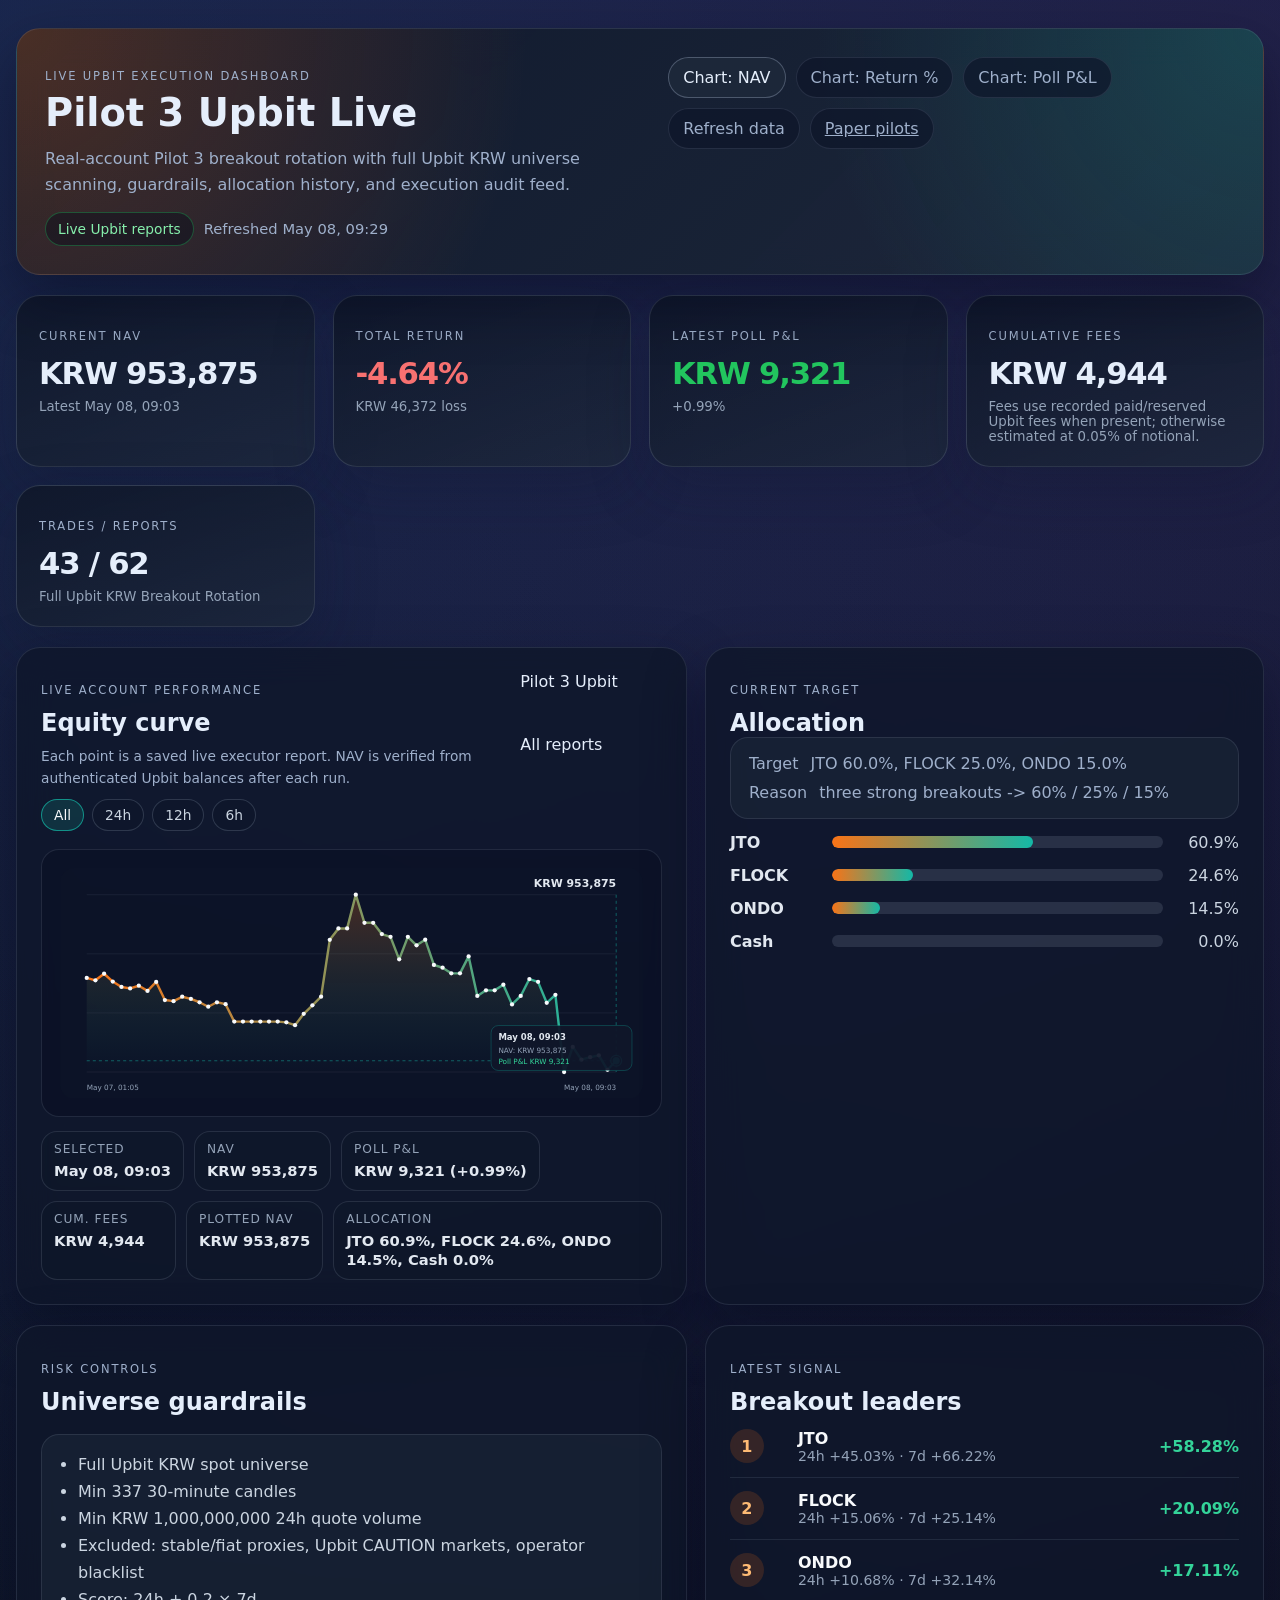
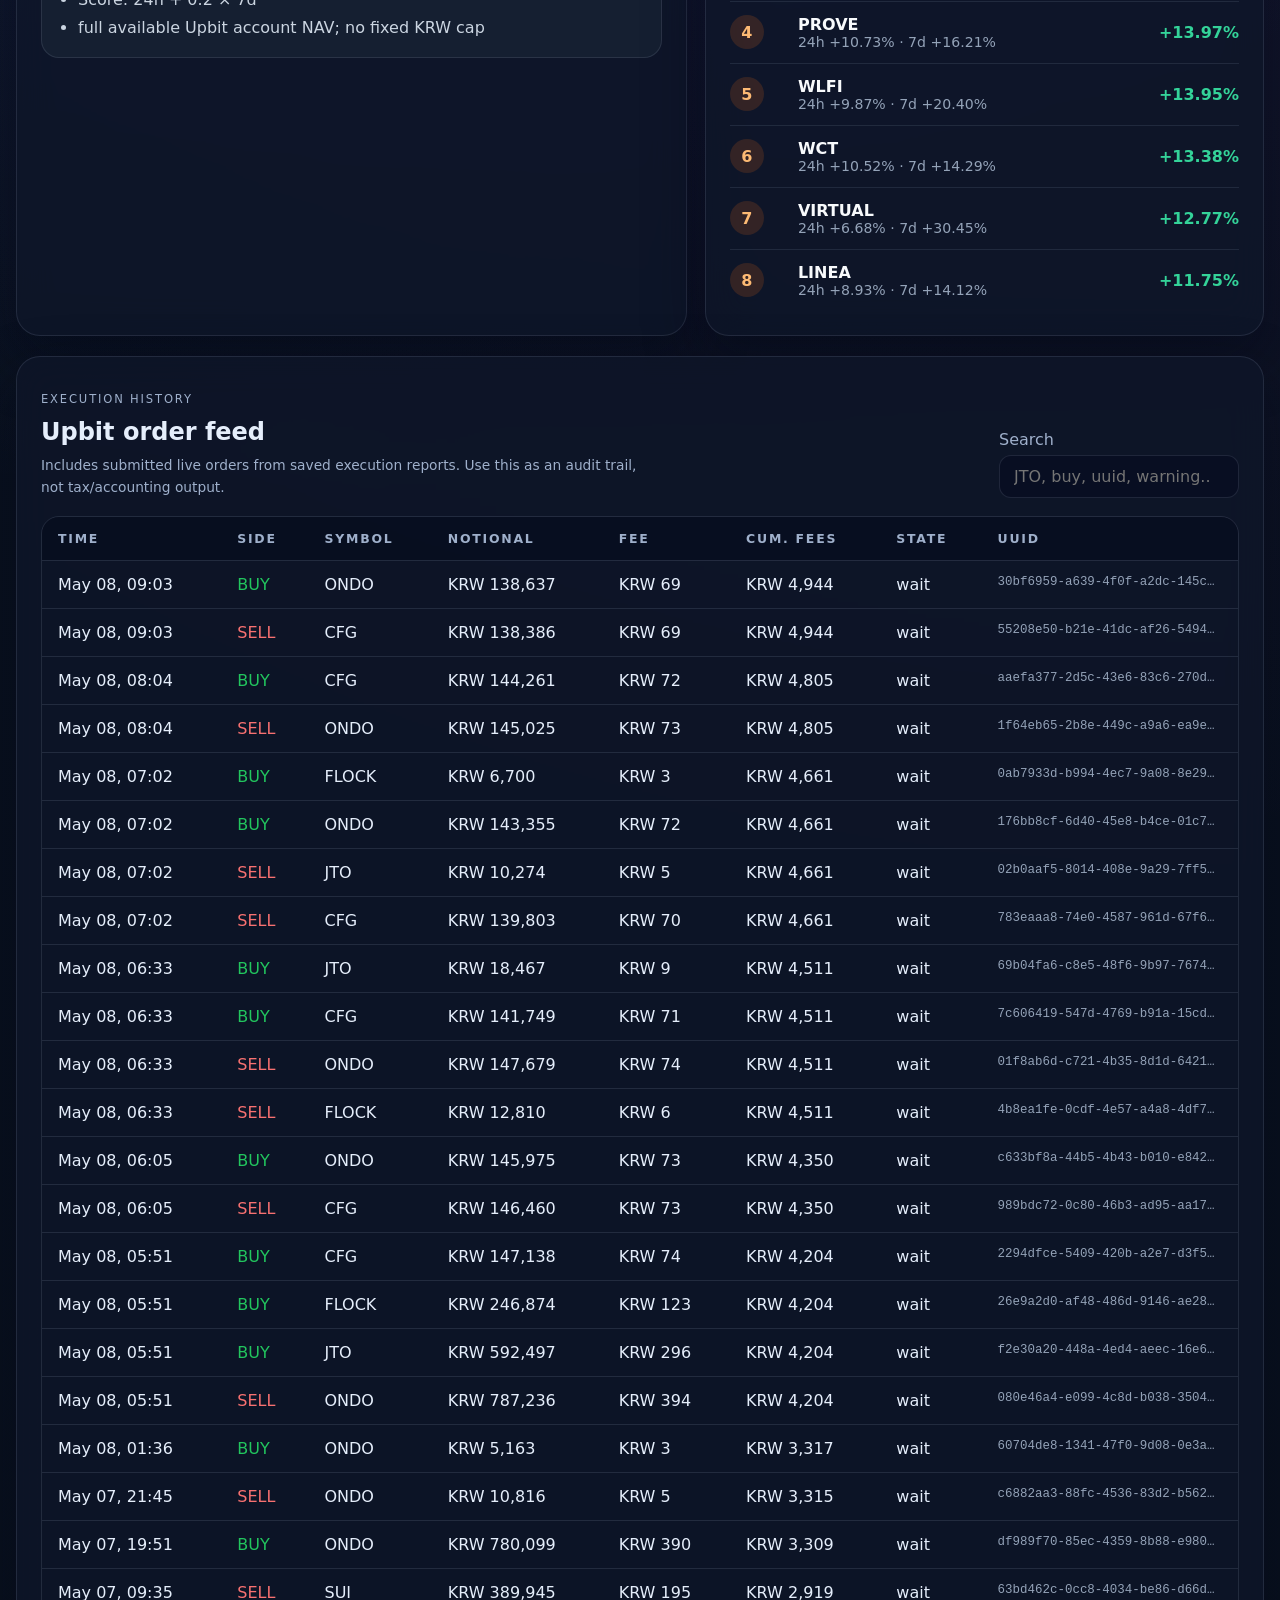
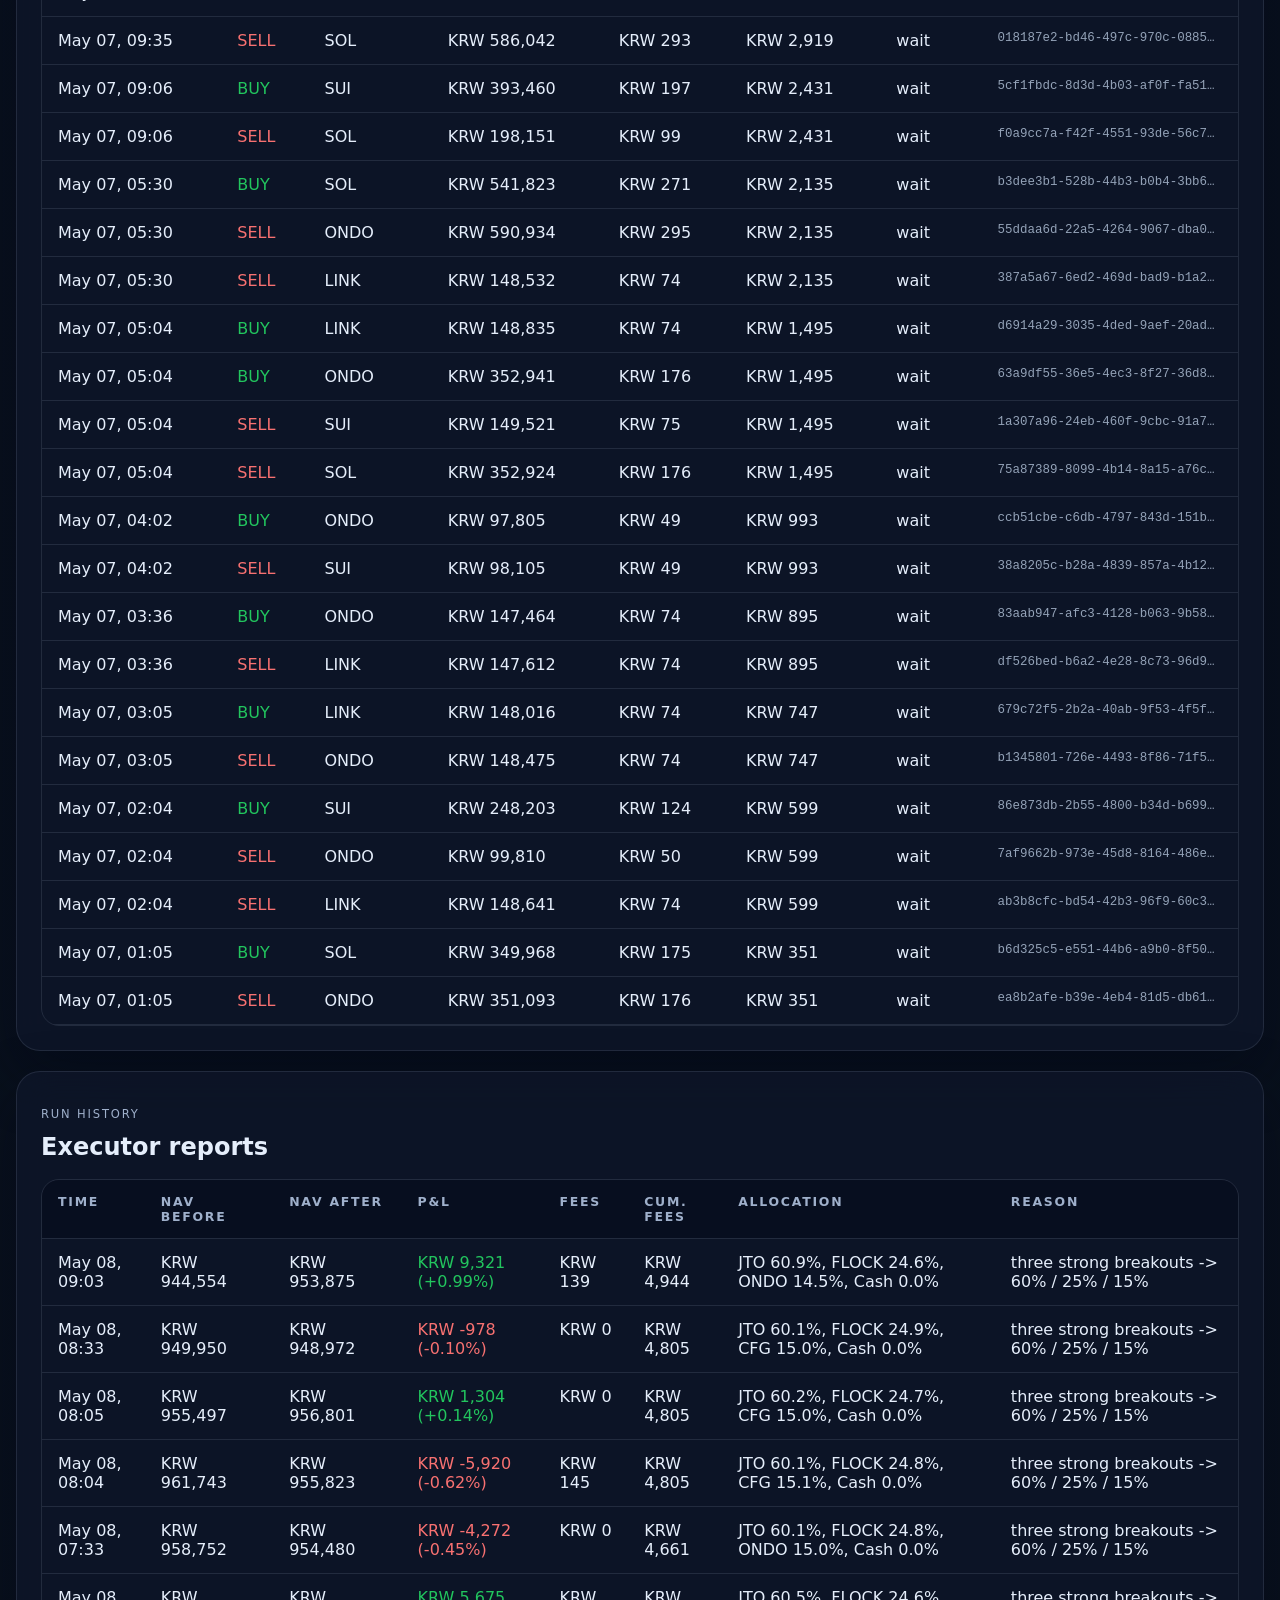
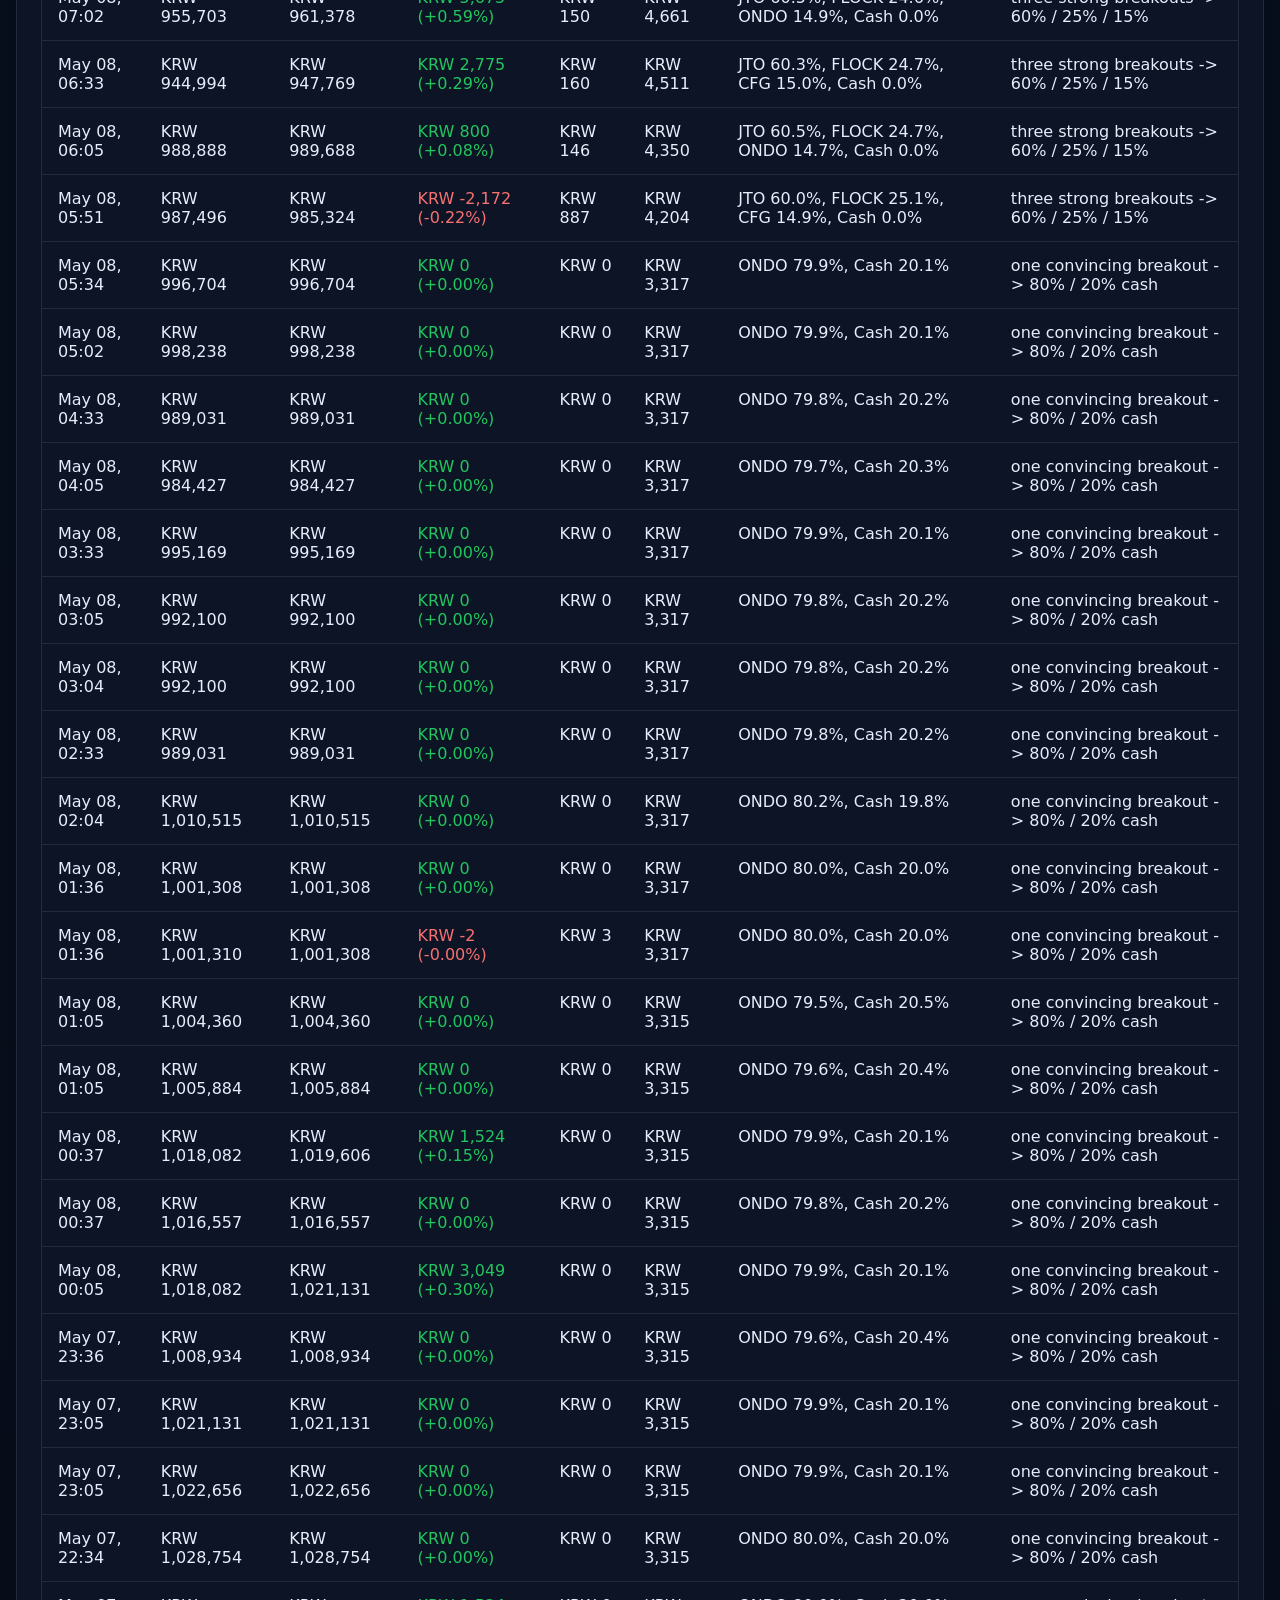
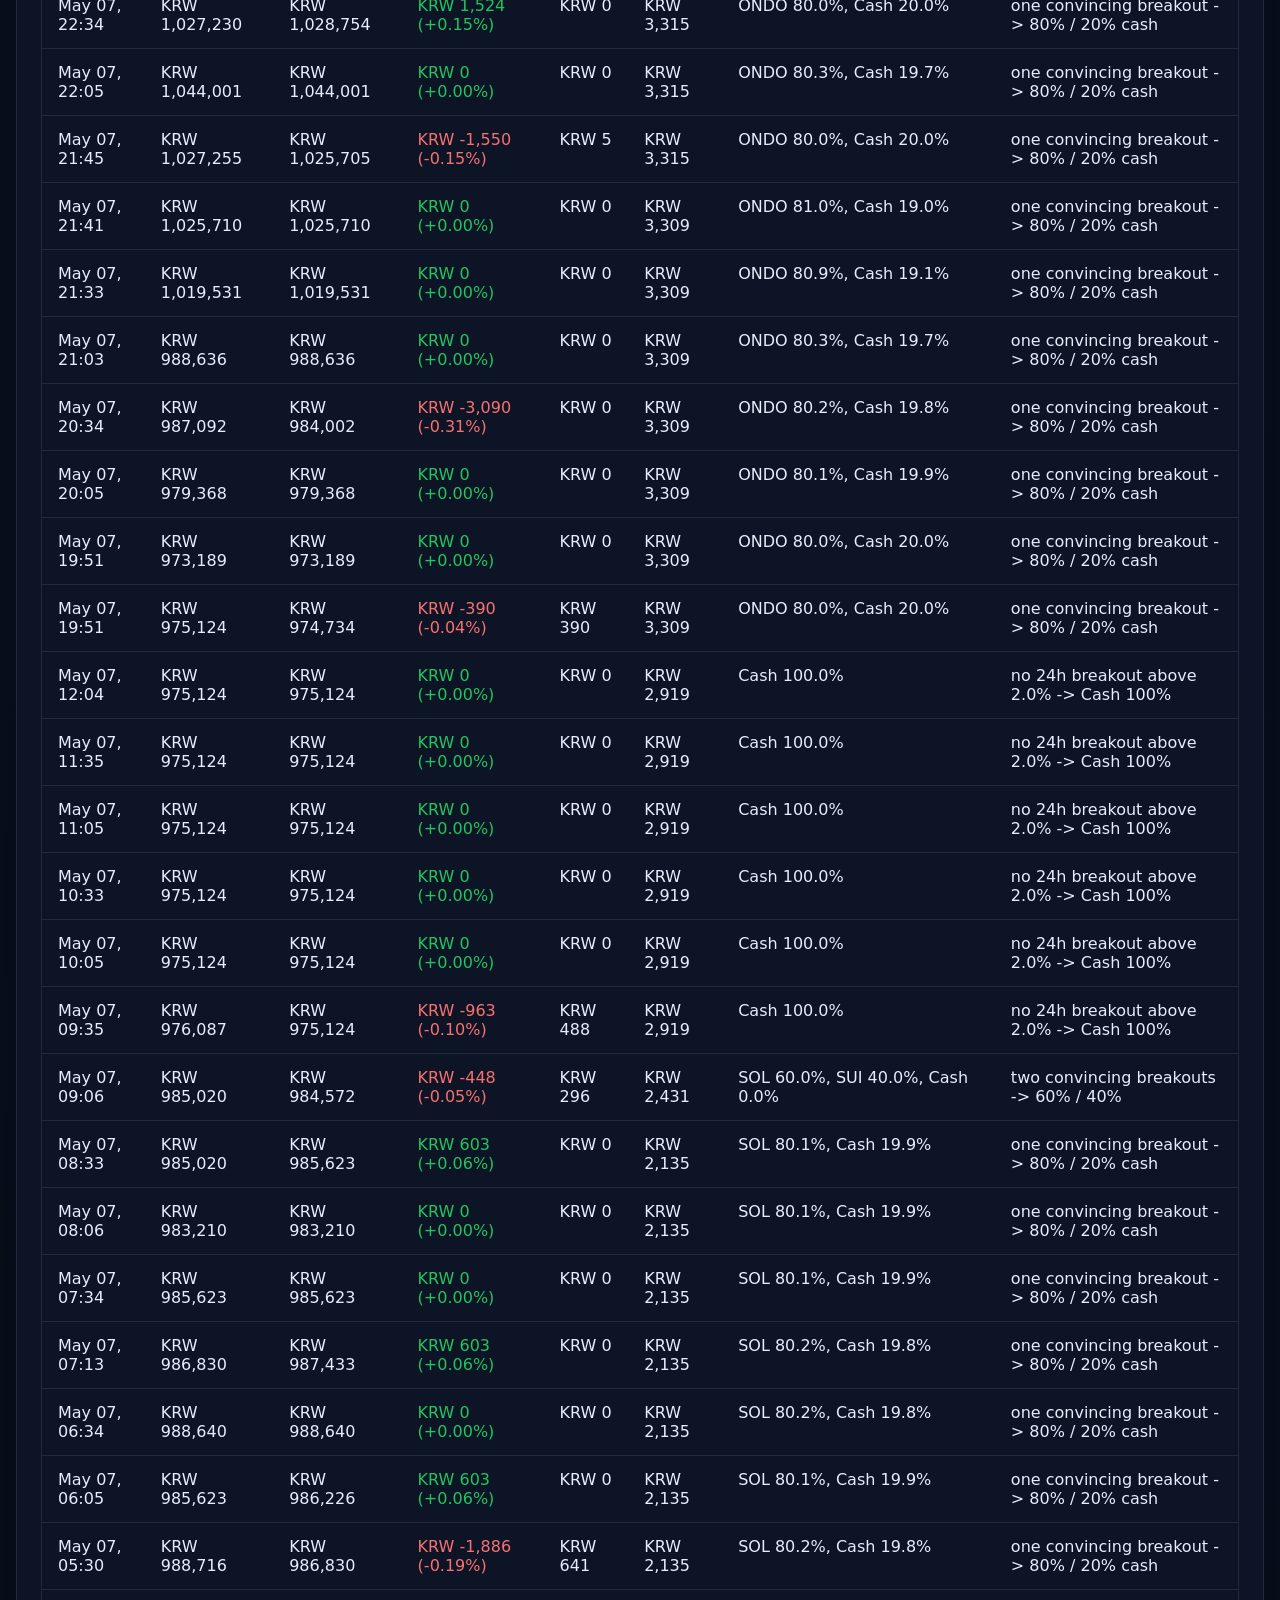
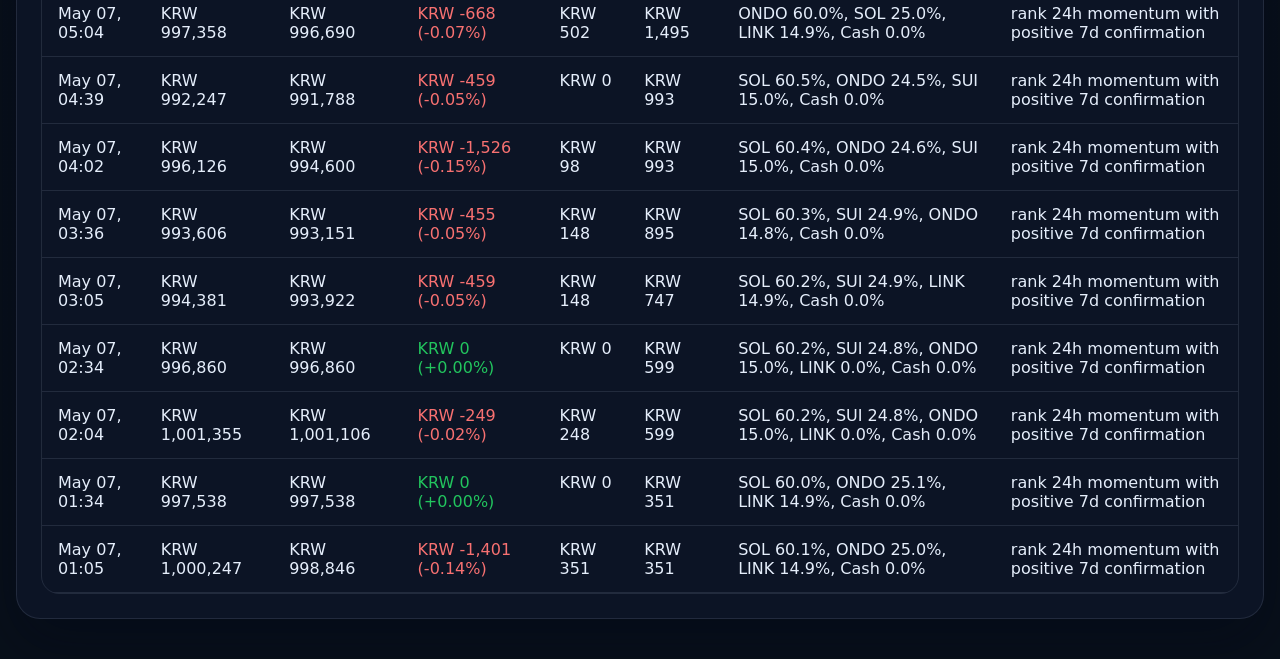
==== commit faac6426: "feat: show cumulative Upbit fees" ====
--- a/upbit.html
+++ b/upbit.html
@@ -109,6 +109,8 @@
                 <th>Side</th>
                 <th>Symbol</th>
                 <th>Notional</th>
+                <th>Fee</th>
+                <th>Cum. fees</th>
                 <th>State</th>
                 <th>UUID</th>
               </tr>
@@ -133,6 +135,8 @@
                 <th>NAV before</th>
                 <th>NAV after</th>
                 <th>P&amp;L</th>
+                <th>Fees</th>
+                <th>Cum. fees</th>
                 <th>Allocation</th>
                 <th>Reason</th>
               </tr>
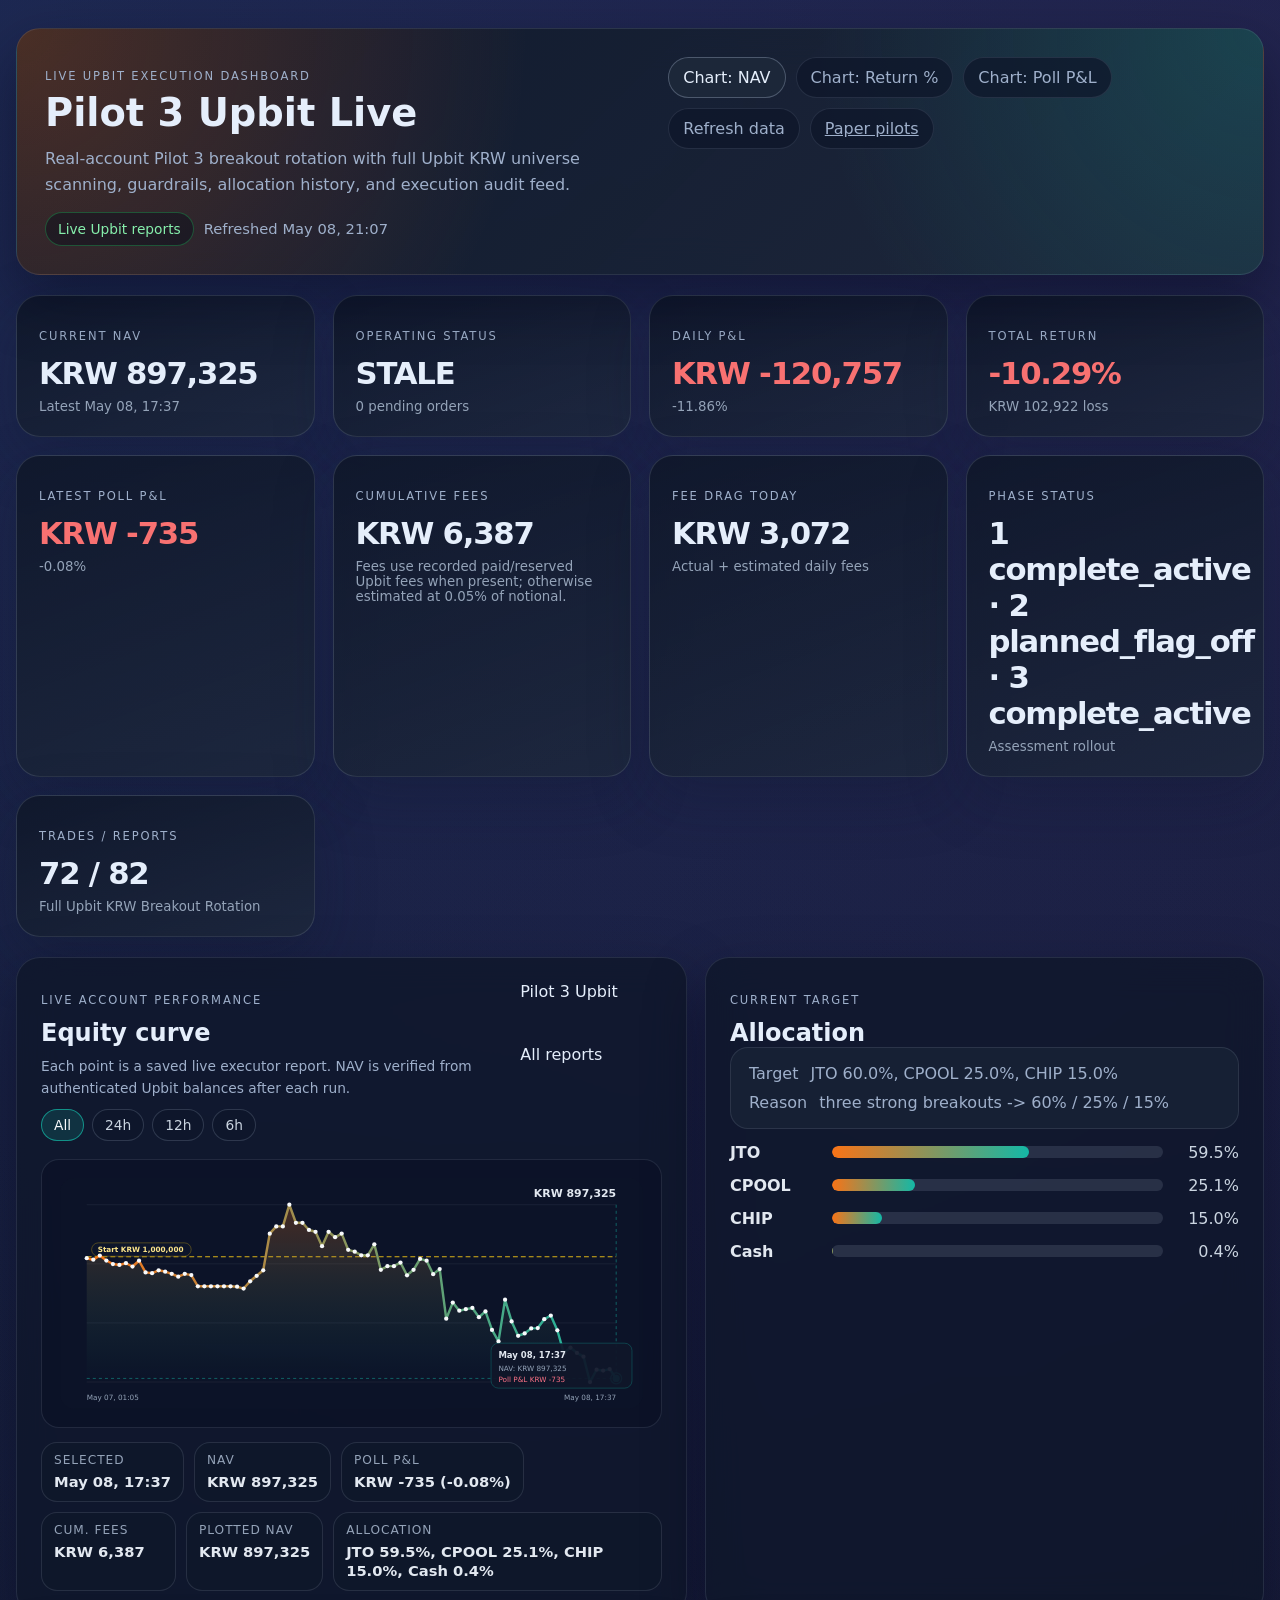
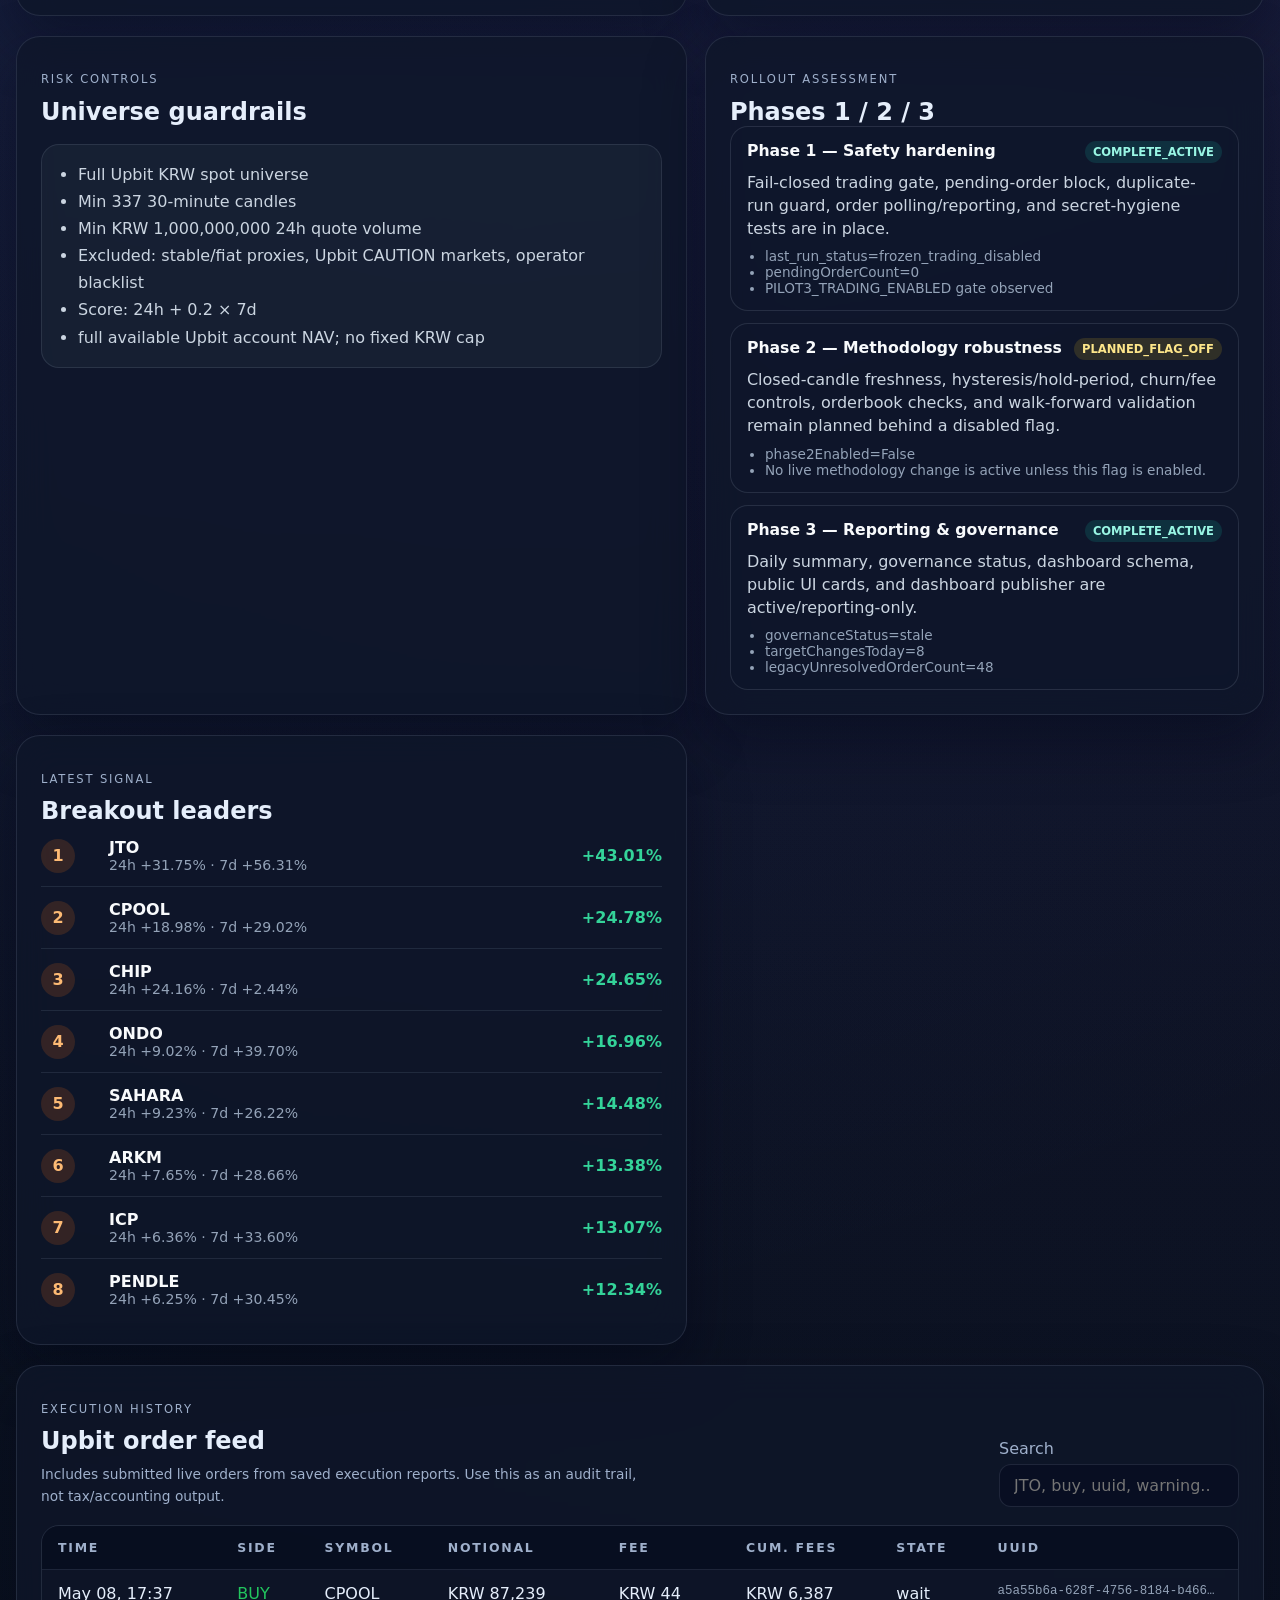
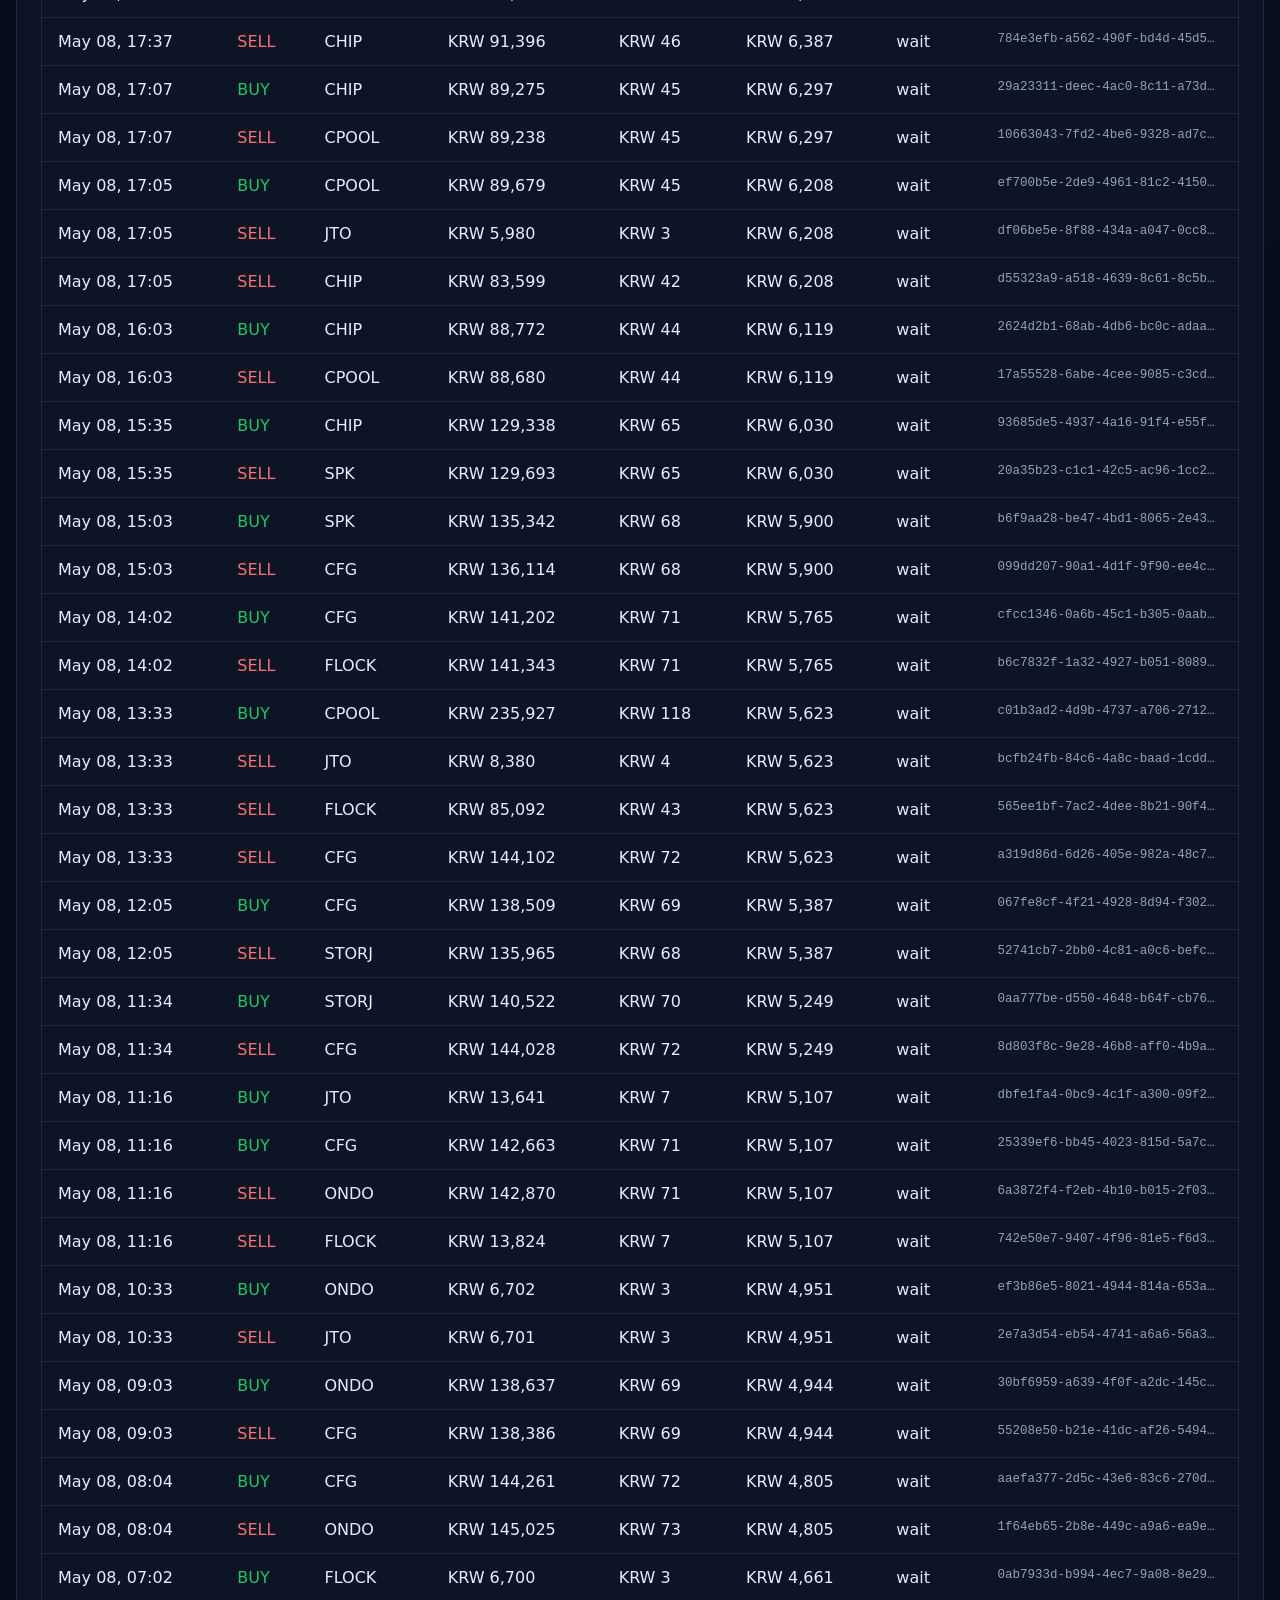
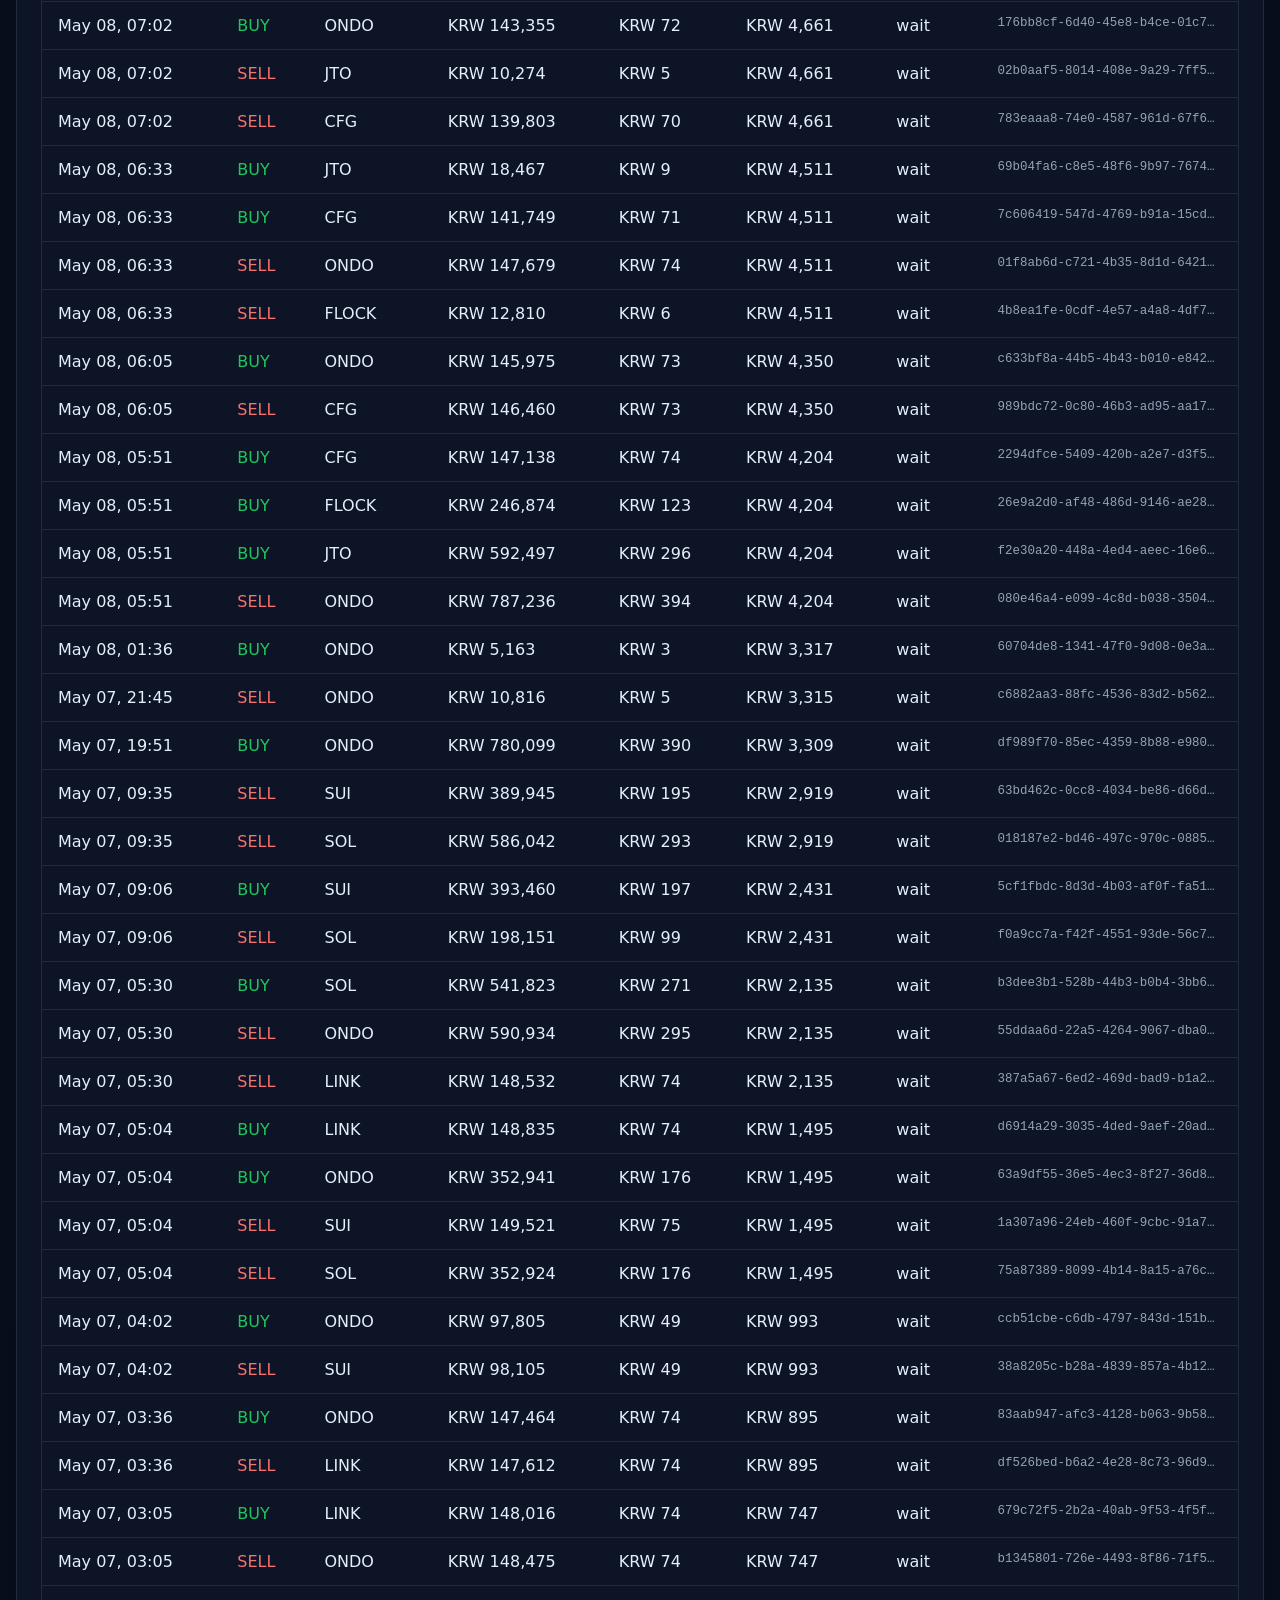
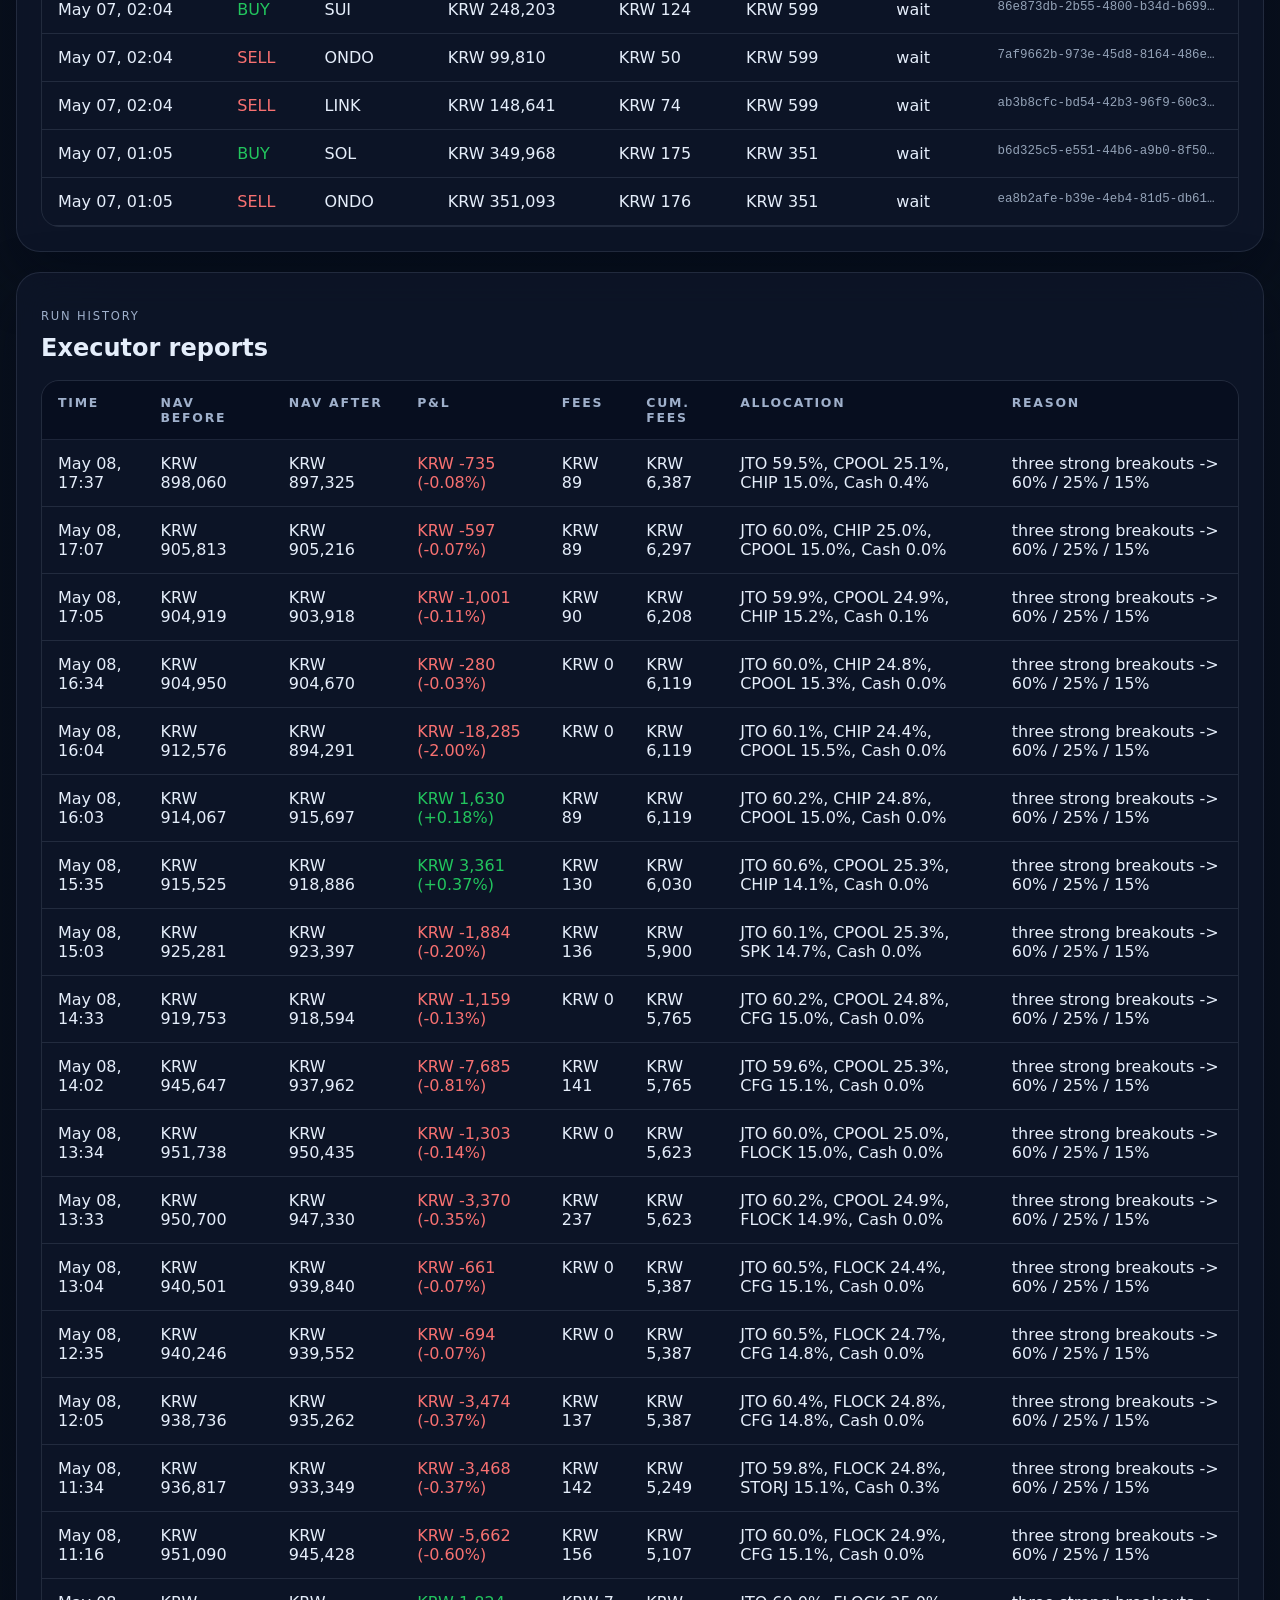
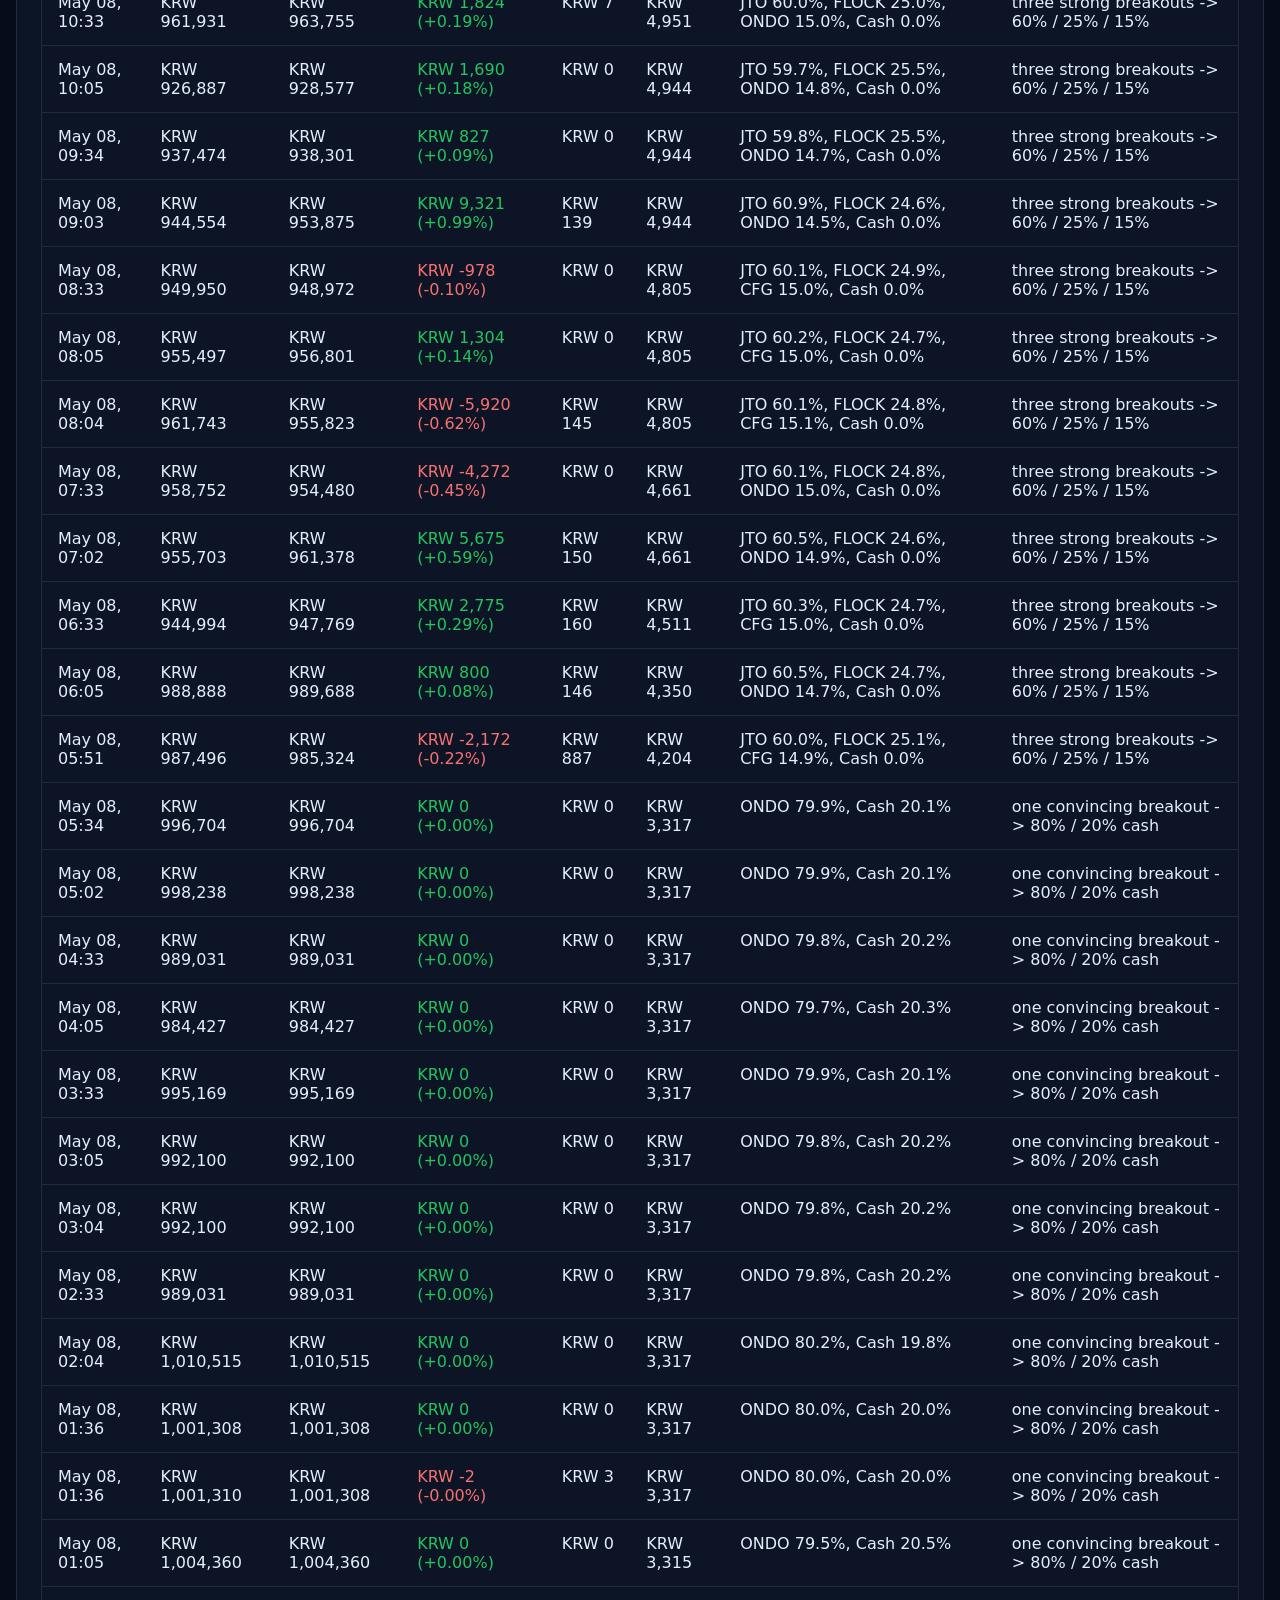
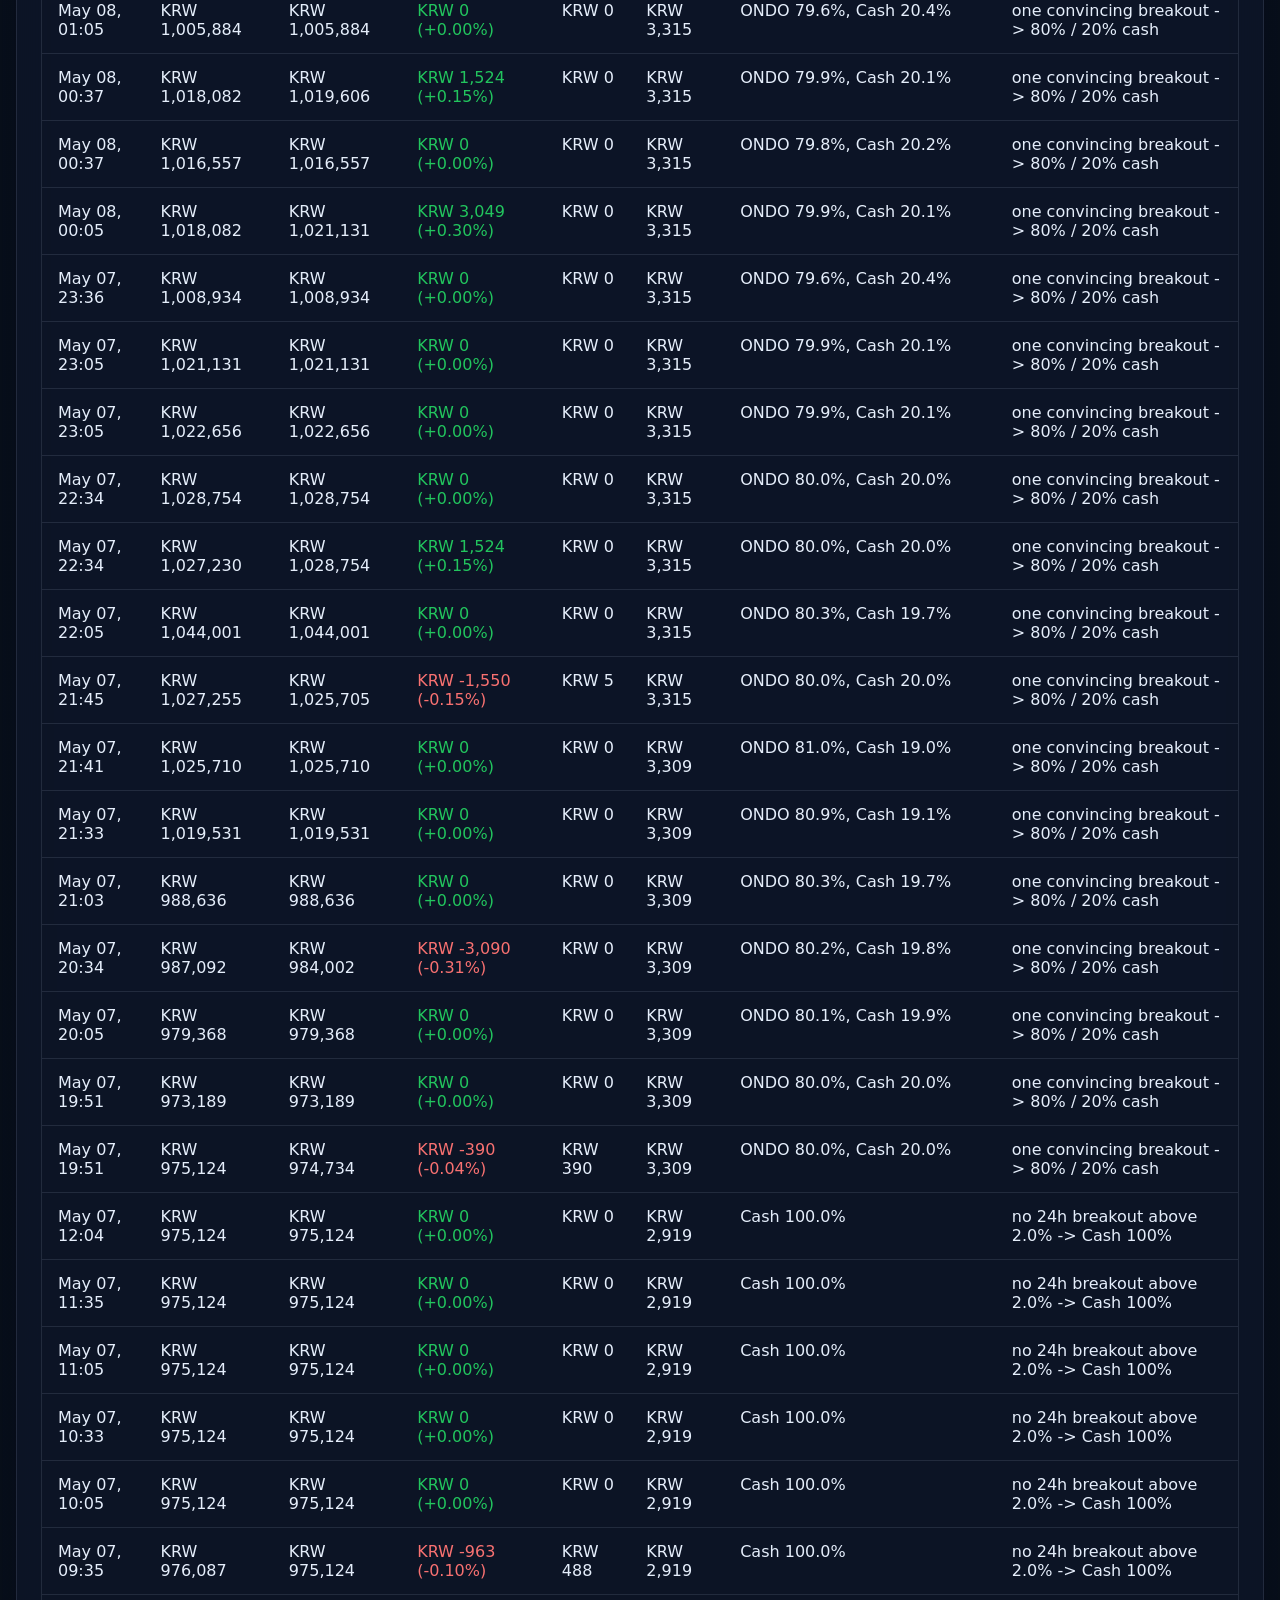
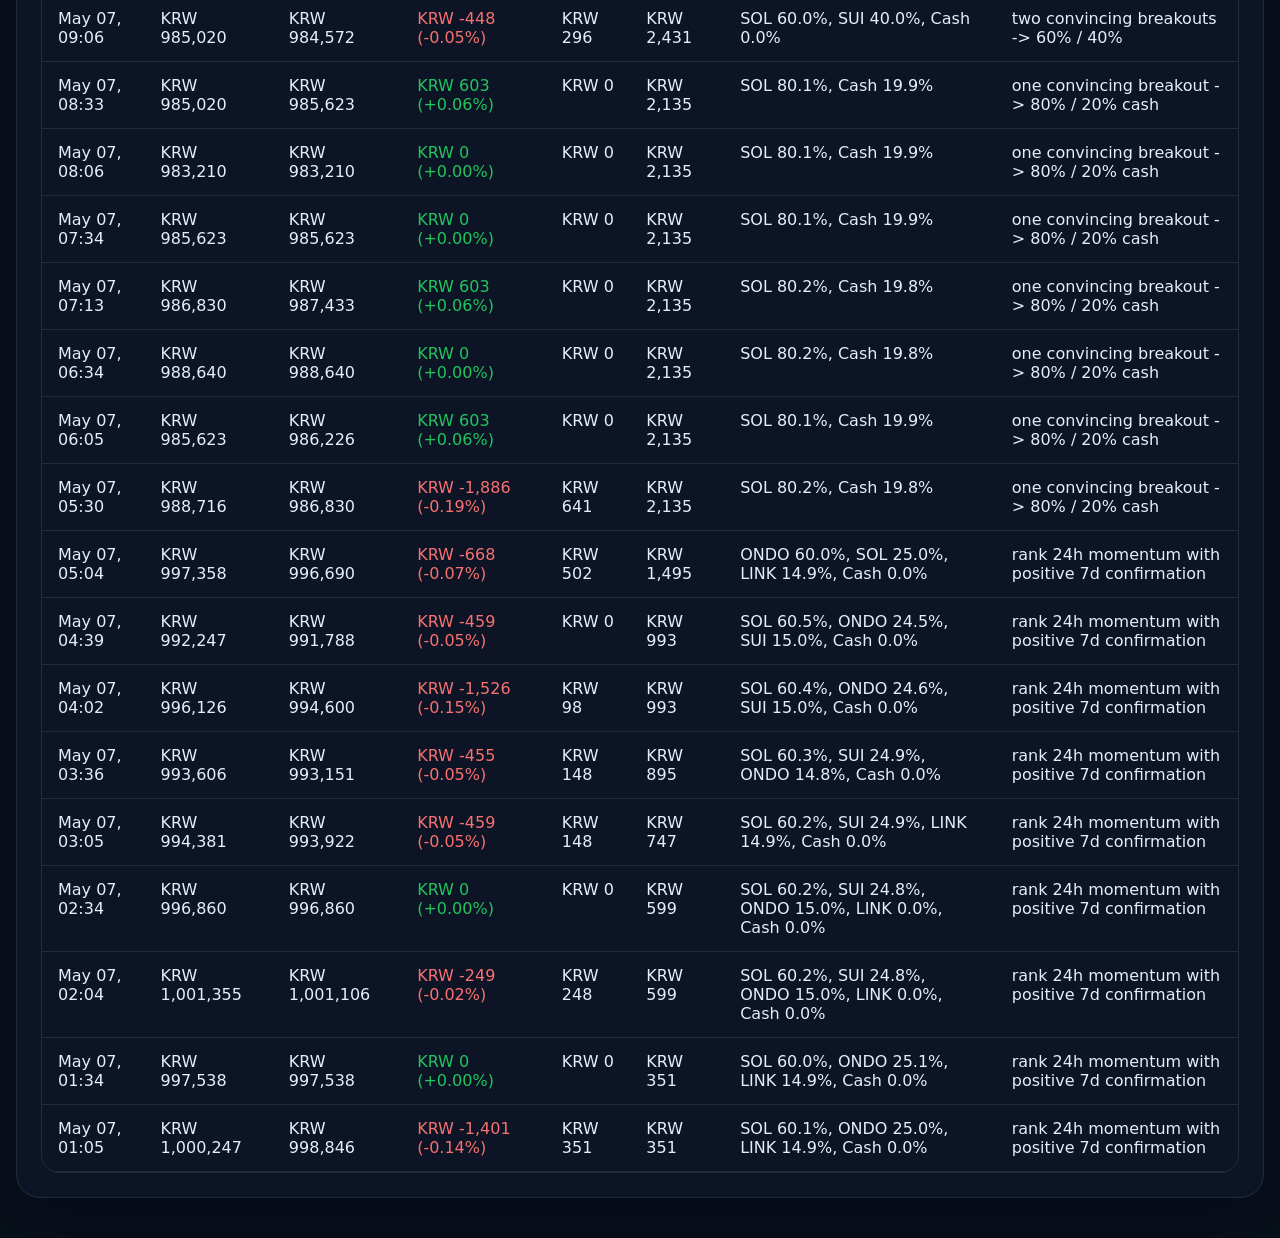
==== commit 29583d5a: "feat: show Pilot 3 phase assessment on Upbit dashboard" ====
--- a/upbit.html
+++ b/upbit.html
@@ -79,6 +79,18 @@
         <section class="panel notes-panel">
           <div class="panel-header">
             <div>
+              <p class="panel-kicker">Rollout assessment</p>
+              <h2>Phases 1 / 2 / 3</h2>
+            </div>
+          </div>
+          <div id="phaseAssessmentPanel" class="phase-grid"></div>
+        </section>
+      </section>
+
+      <section class="grid-two">
+        <section class="panel notes-panel">
+          <div class="panel-header">
+            <div>
               <p class="panel-kicker">Latest signal</p>
               <h2>Breakout leaders</h2>
             </div>
--- a/upbit.css
+++ b/upbit.css
@@ -105,6 +105,60 @@
   color: #34d399;
   font-weight: 800;
   font-variant-numeric: tabular-nums;
+}
+
+.phase-grid {
+  display: grid;
+  gap: 12px;
+}
+
+.phase-card {
+  border: 1px solid rgba(148, 163, 184, 0.18);
+  border-radius: 18px;
+  padding: 14px 16px;
+  background: rgba(15, 23, 42, 0.5);
+}
+
+.phase-head {
+  display: flex;
+  align-items: flex-start;
+  justify-content: space-between;
+  gap: 12px;
+}
+
+.phase-head h3 {
+  margin: 0;
+  color: #f8fafc;
+  font-size: 0.98rem;
+}
+
+.phase-head span {
+  border-radius: 999px;
+  padding: 4px 8px;
+  background: rgba(20, 184, 166, 0.16);
+  color: #99f6e4;
+  font-size: 0.72rem;
+  font-weight: 800;
+  text-transform: uppercase;
+  white-space: nowrap;
+}
+
+.phase-planned_flag_off .phase-head span {
+  background: rgba(250, 204, 21, 0.14);
+  color: #fde68a;
+}
+
+.phase-card p {
+  margin: 8px 0;
+  color: #cbd5e1;
+  line-height: 1.45;
+}
+
+.phase-card ul {
+  margin: 0;
+  padding-left: 18px;
+  color: #94a3b8;
+  font-size: 0.85rem;
 }
 
 .uuid-cell {
@@ -153,6 +207,26 @@
   pointer-events: none;
 }
 
+.chart-baseline {
+  stroke: rgba(250, 204, 21, 0.86);
+  stroke-width: 1.7;
+  stroke-dasharray: 8 5;
+  pointer-events: none;
+}
+
+.chart-baseline-label-bg {
+  fill: rgba(15, 23, 42, 0.86);
+  stroke: rgba(250, 204, 21, 0.45);
+  pointer-events: none;
+}
+
+.chart-baseline-label {
+  fill: #fde68a;
+  font-size: 12px;
+  font-weight: 800;
+  pointer-events: none;
+}
+
 .chart-dot {
   cursor: pointer;
   transition: r 120ms ease, fill 120ms ease;
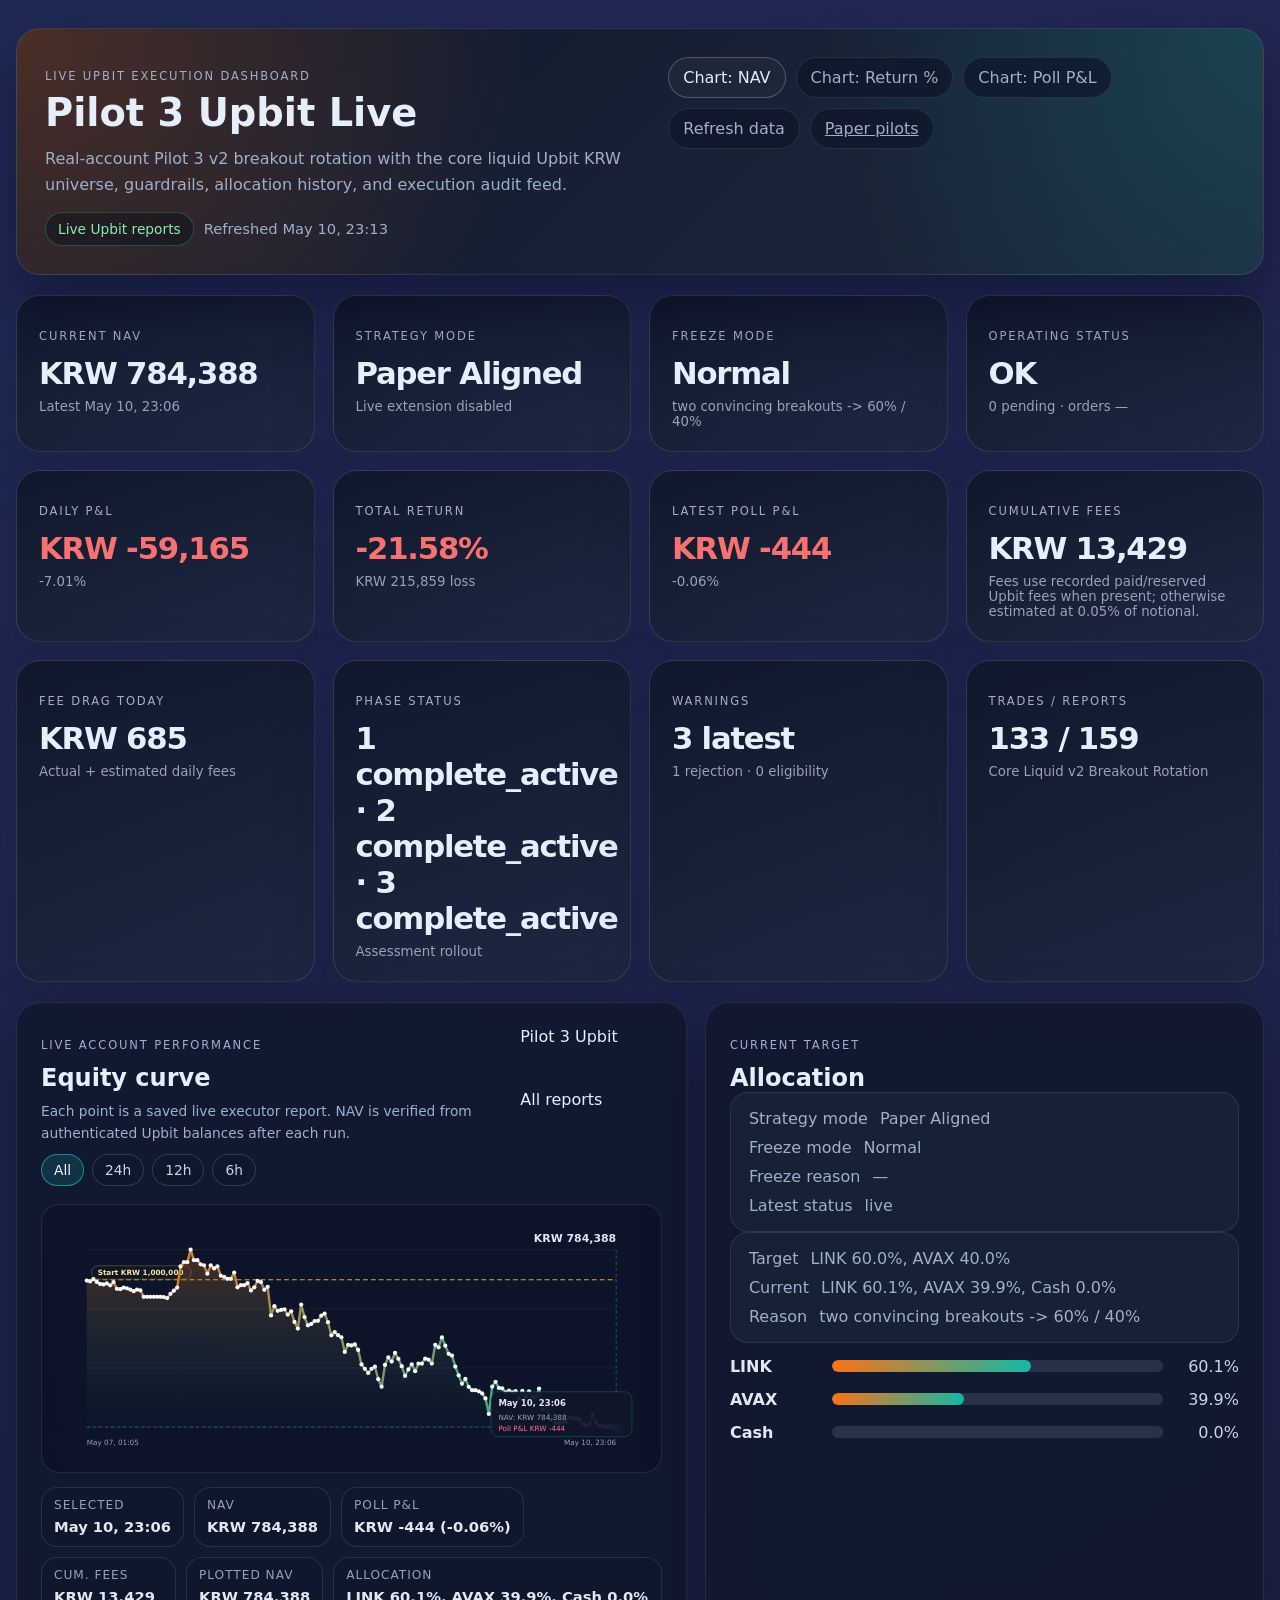
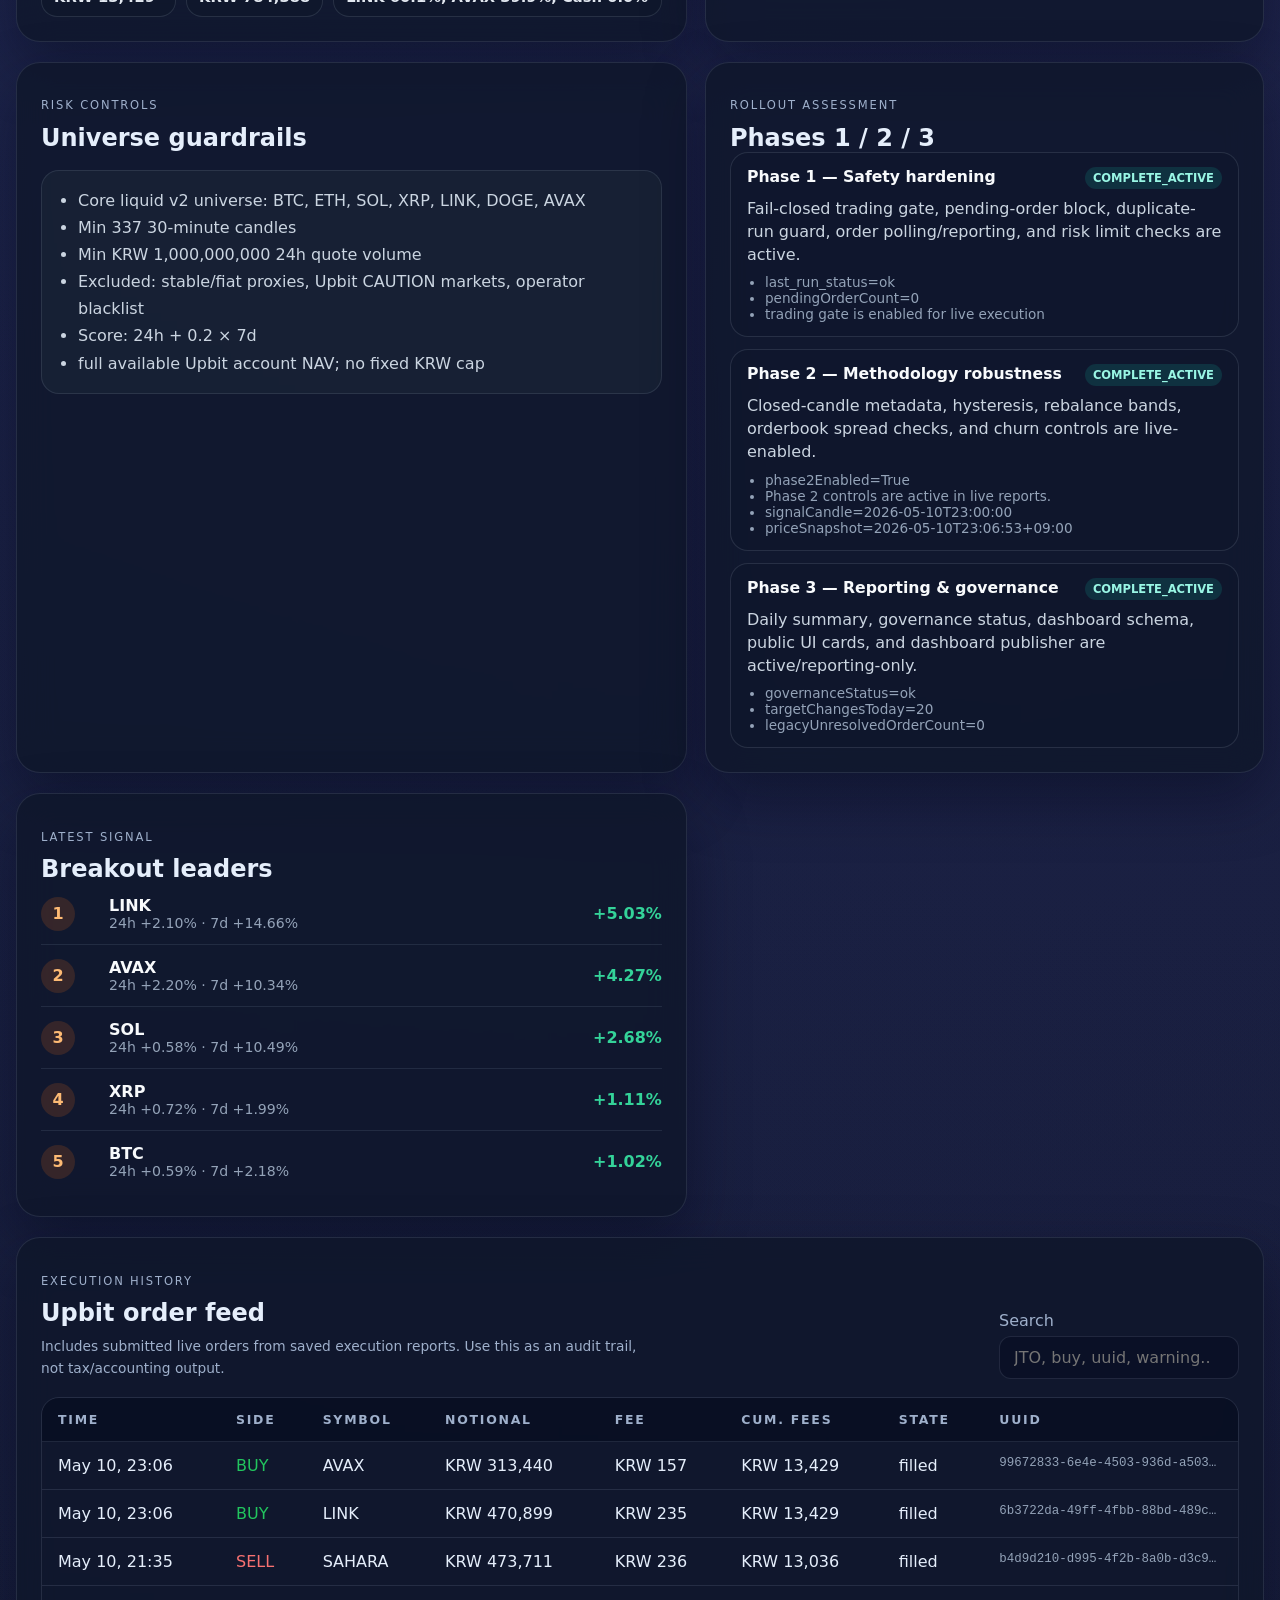
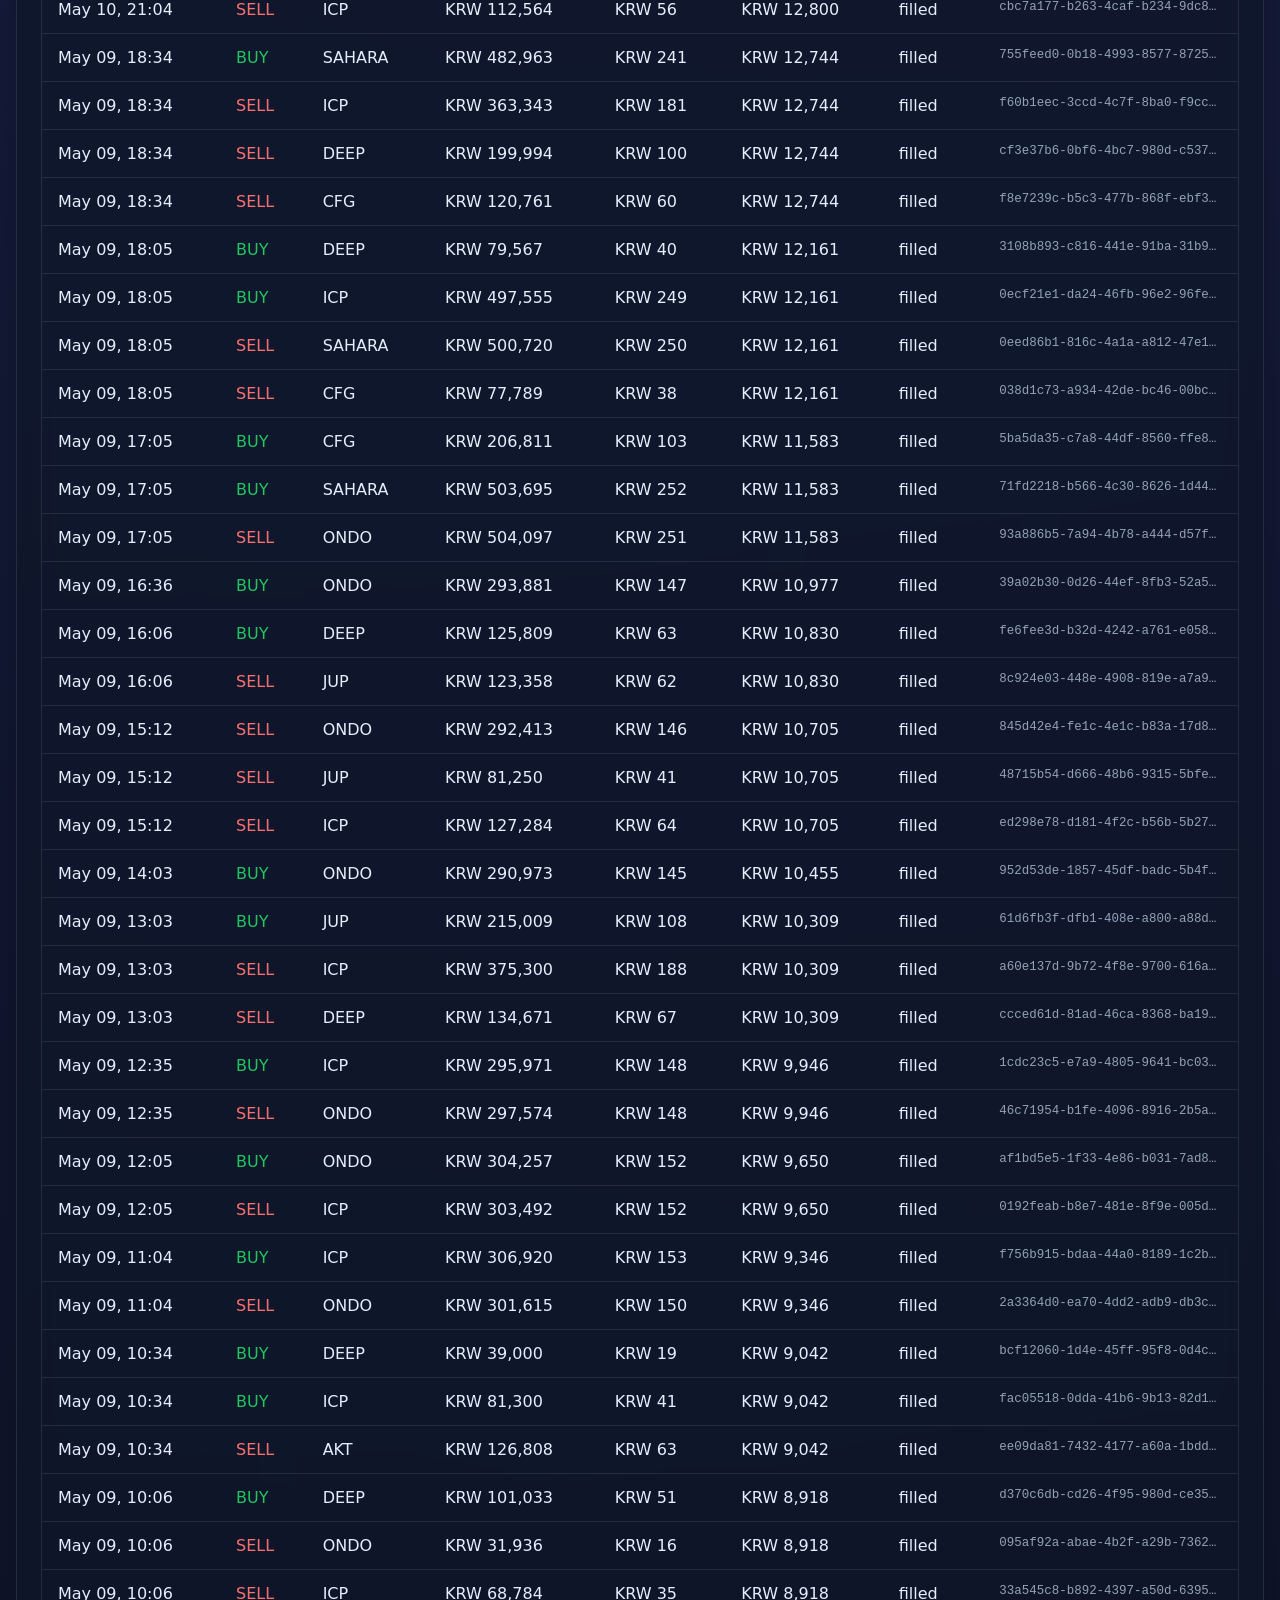
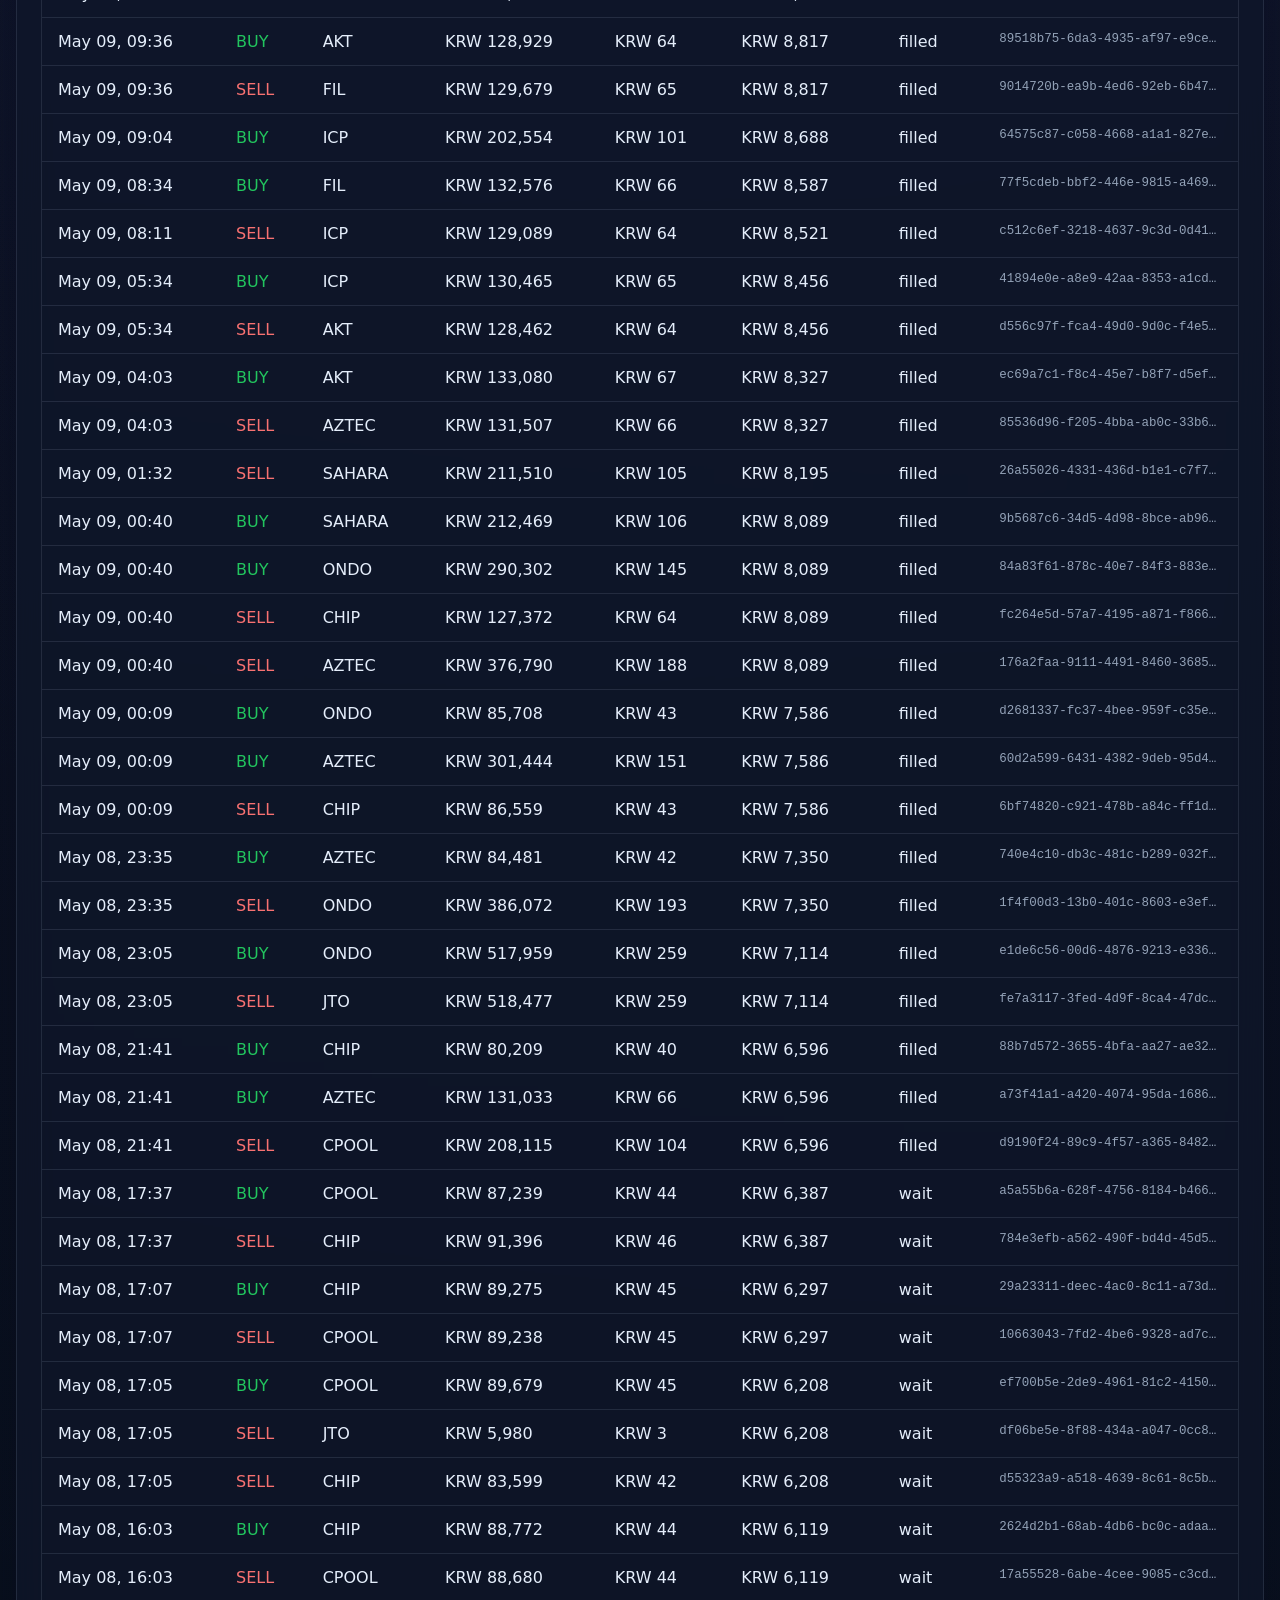
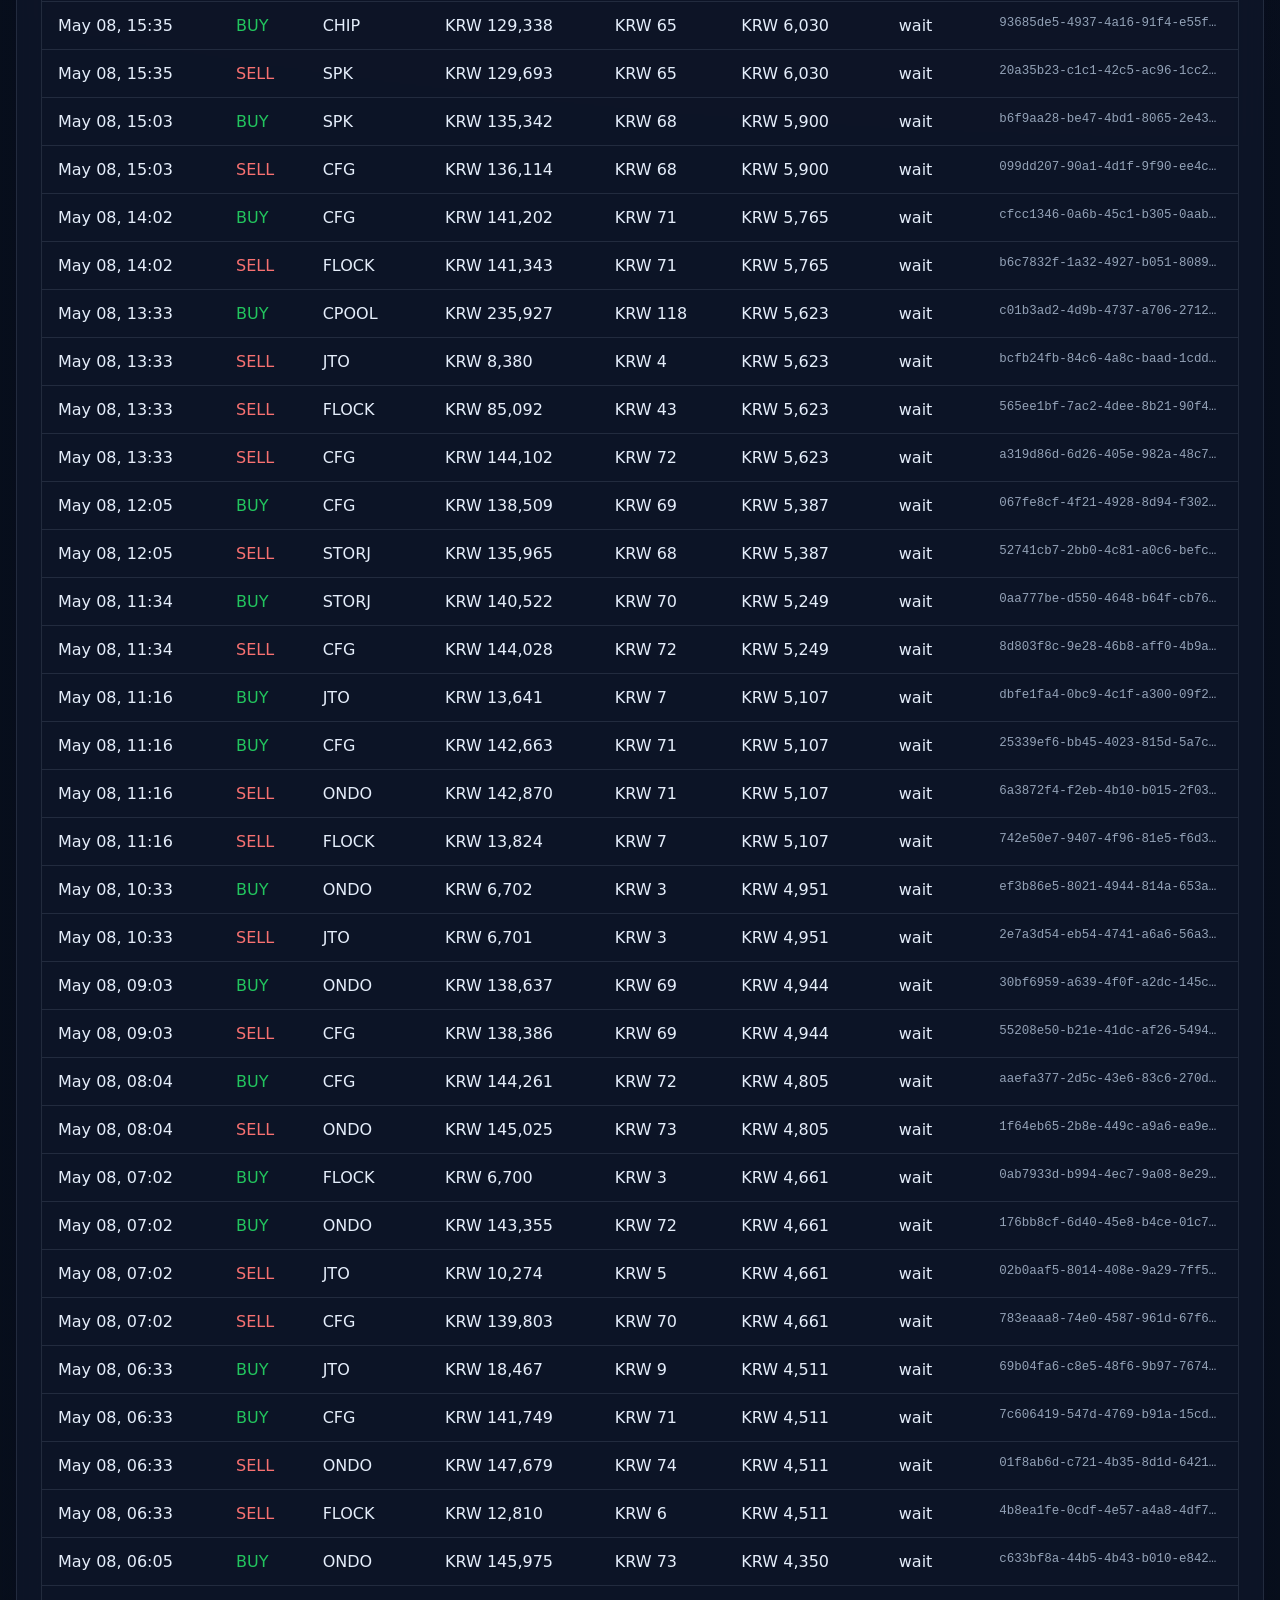
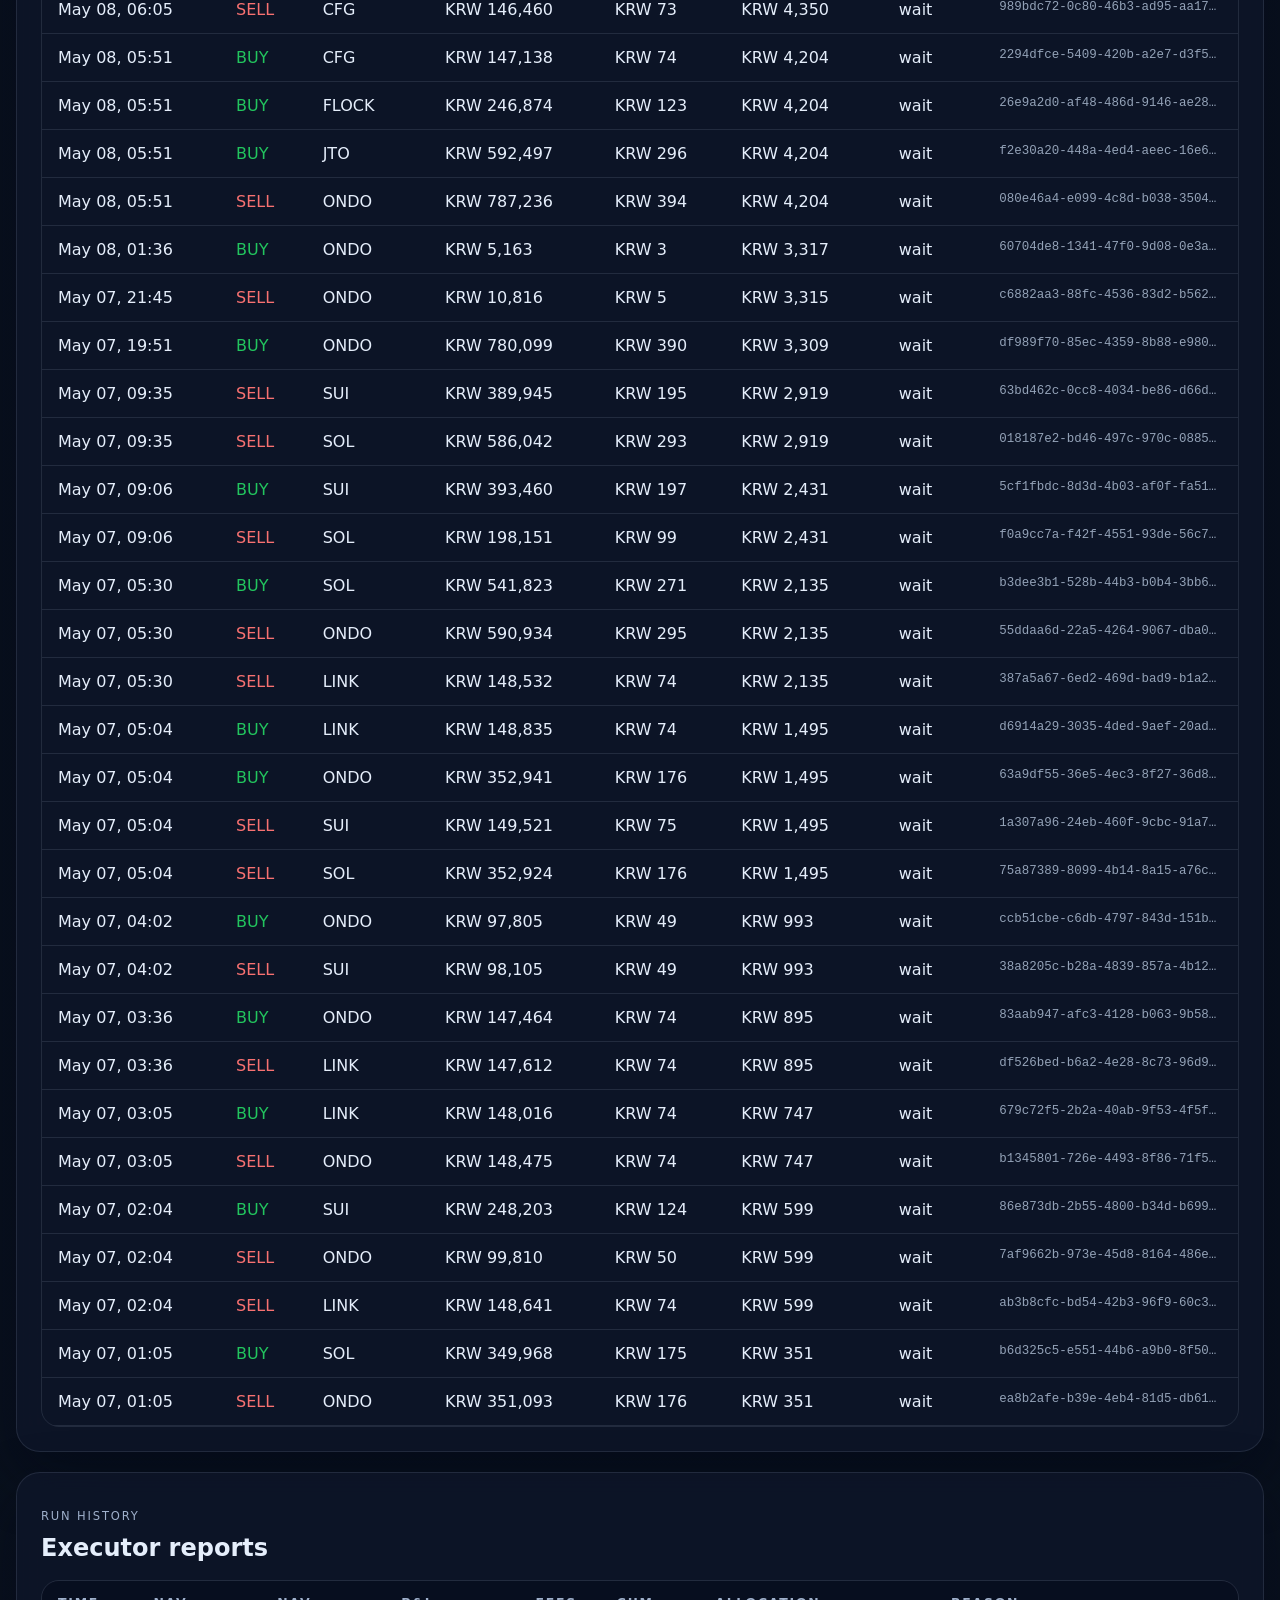
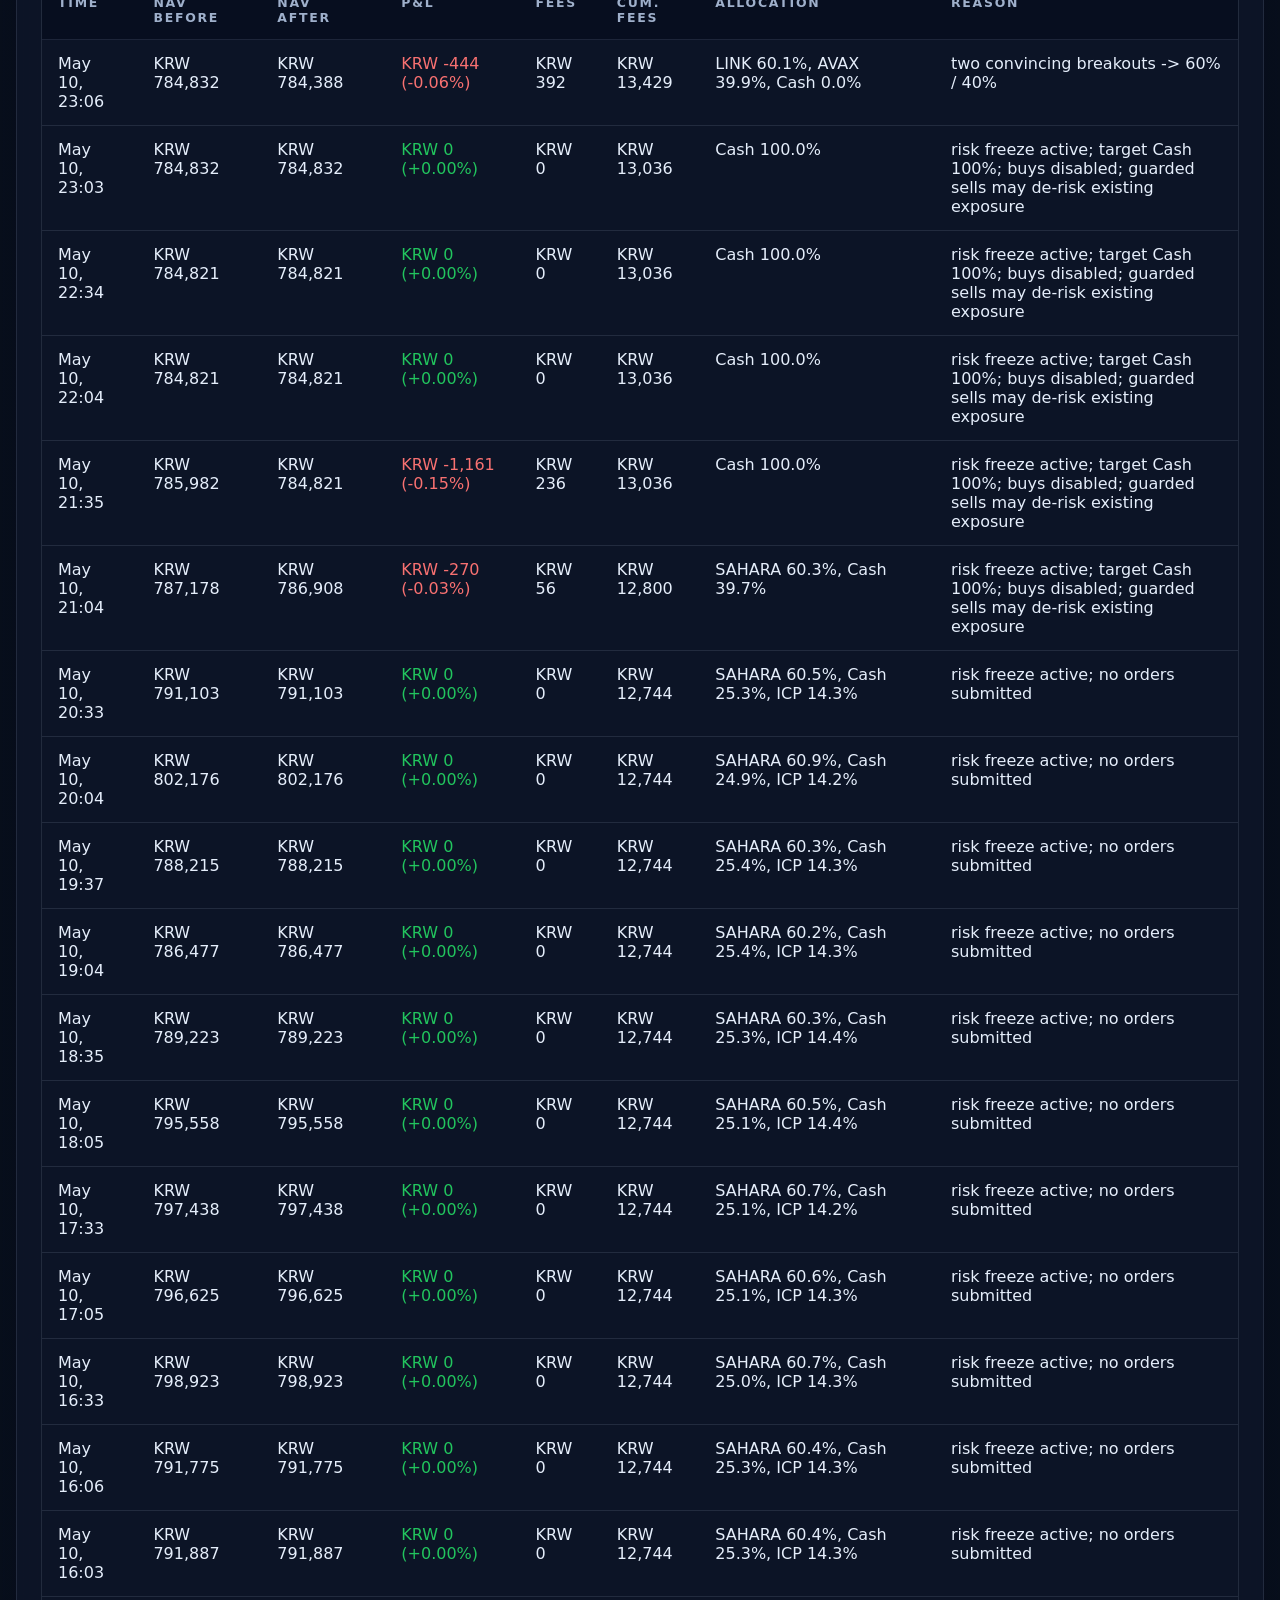
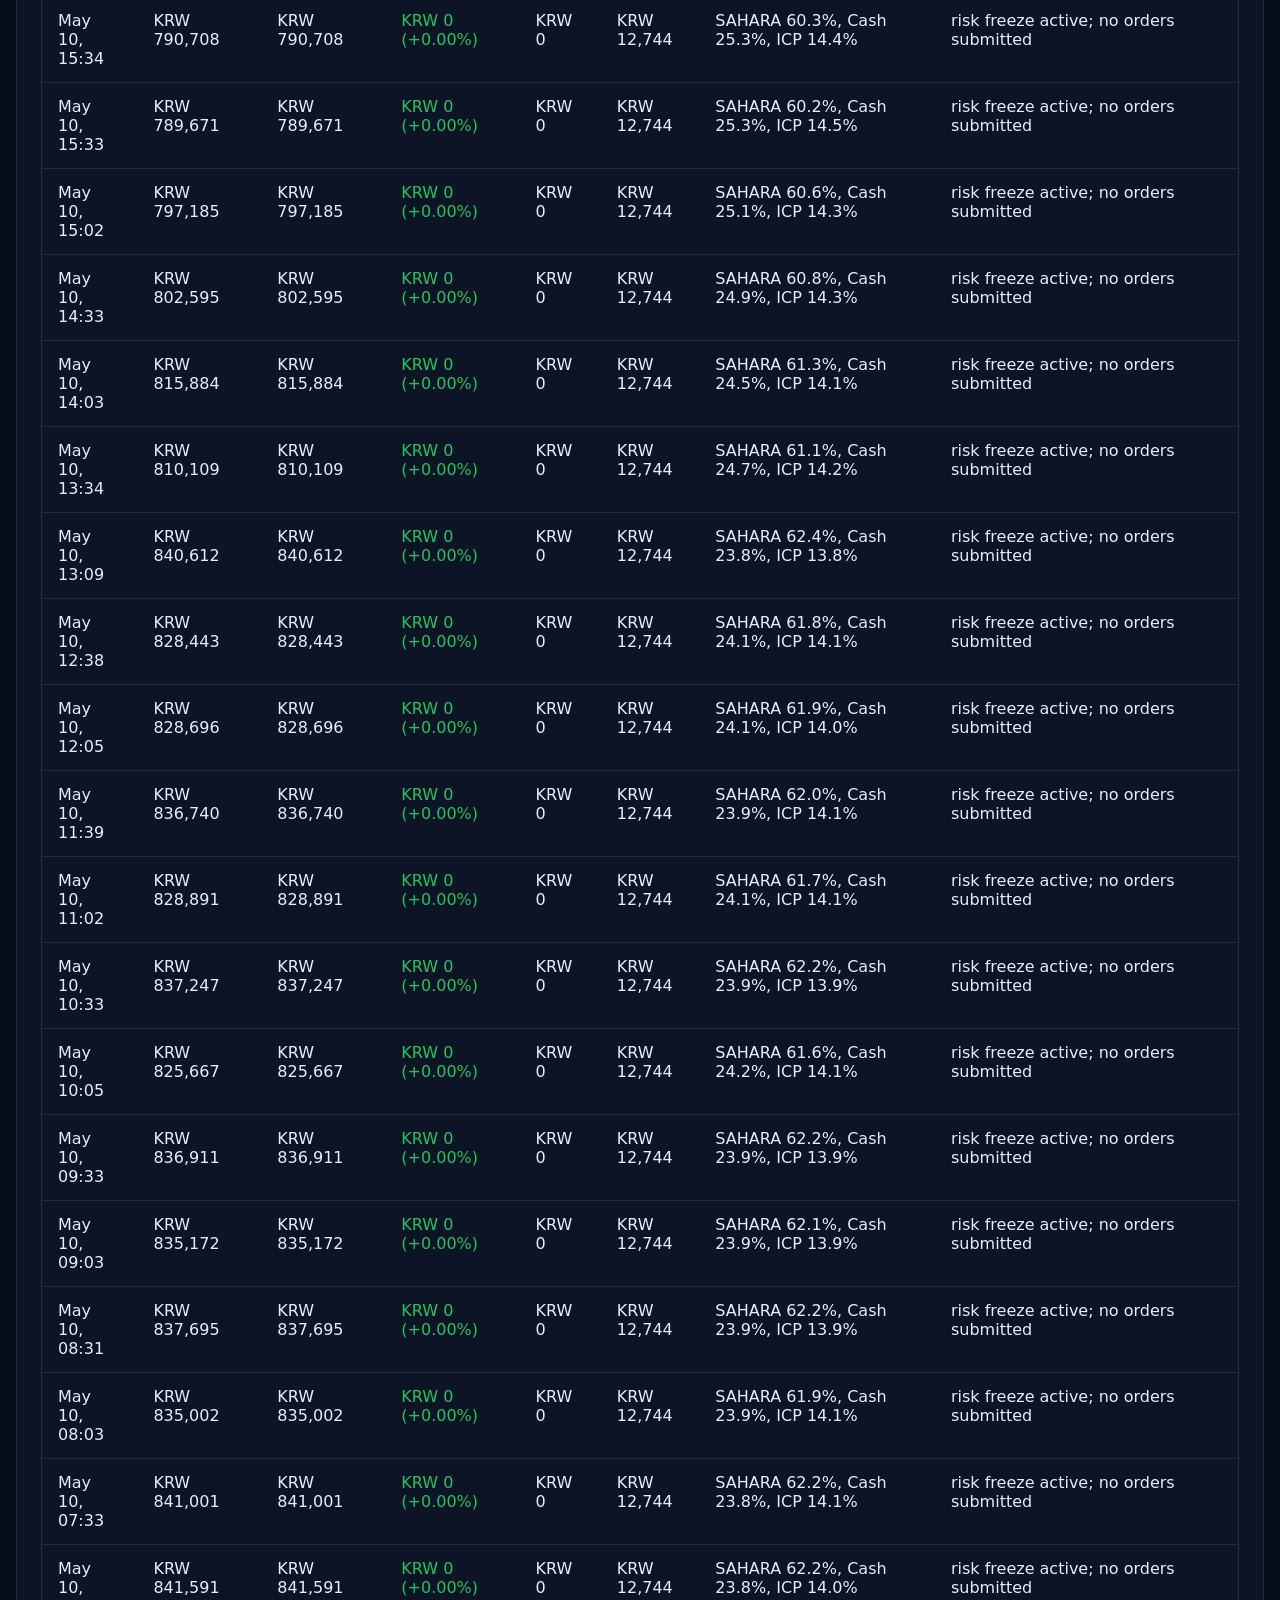
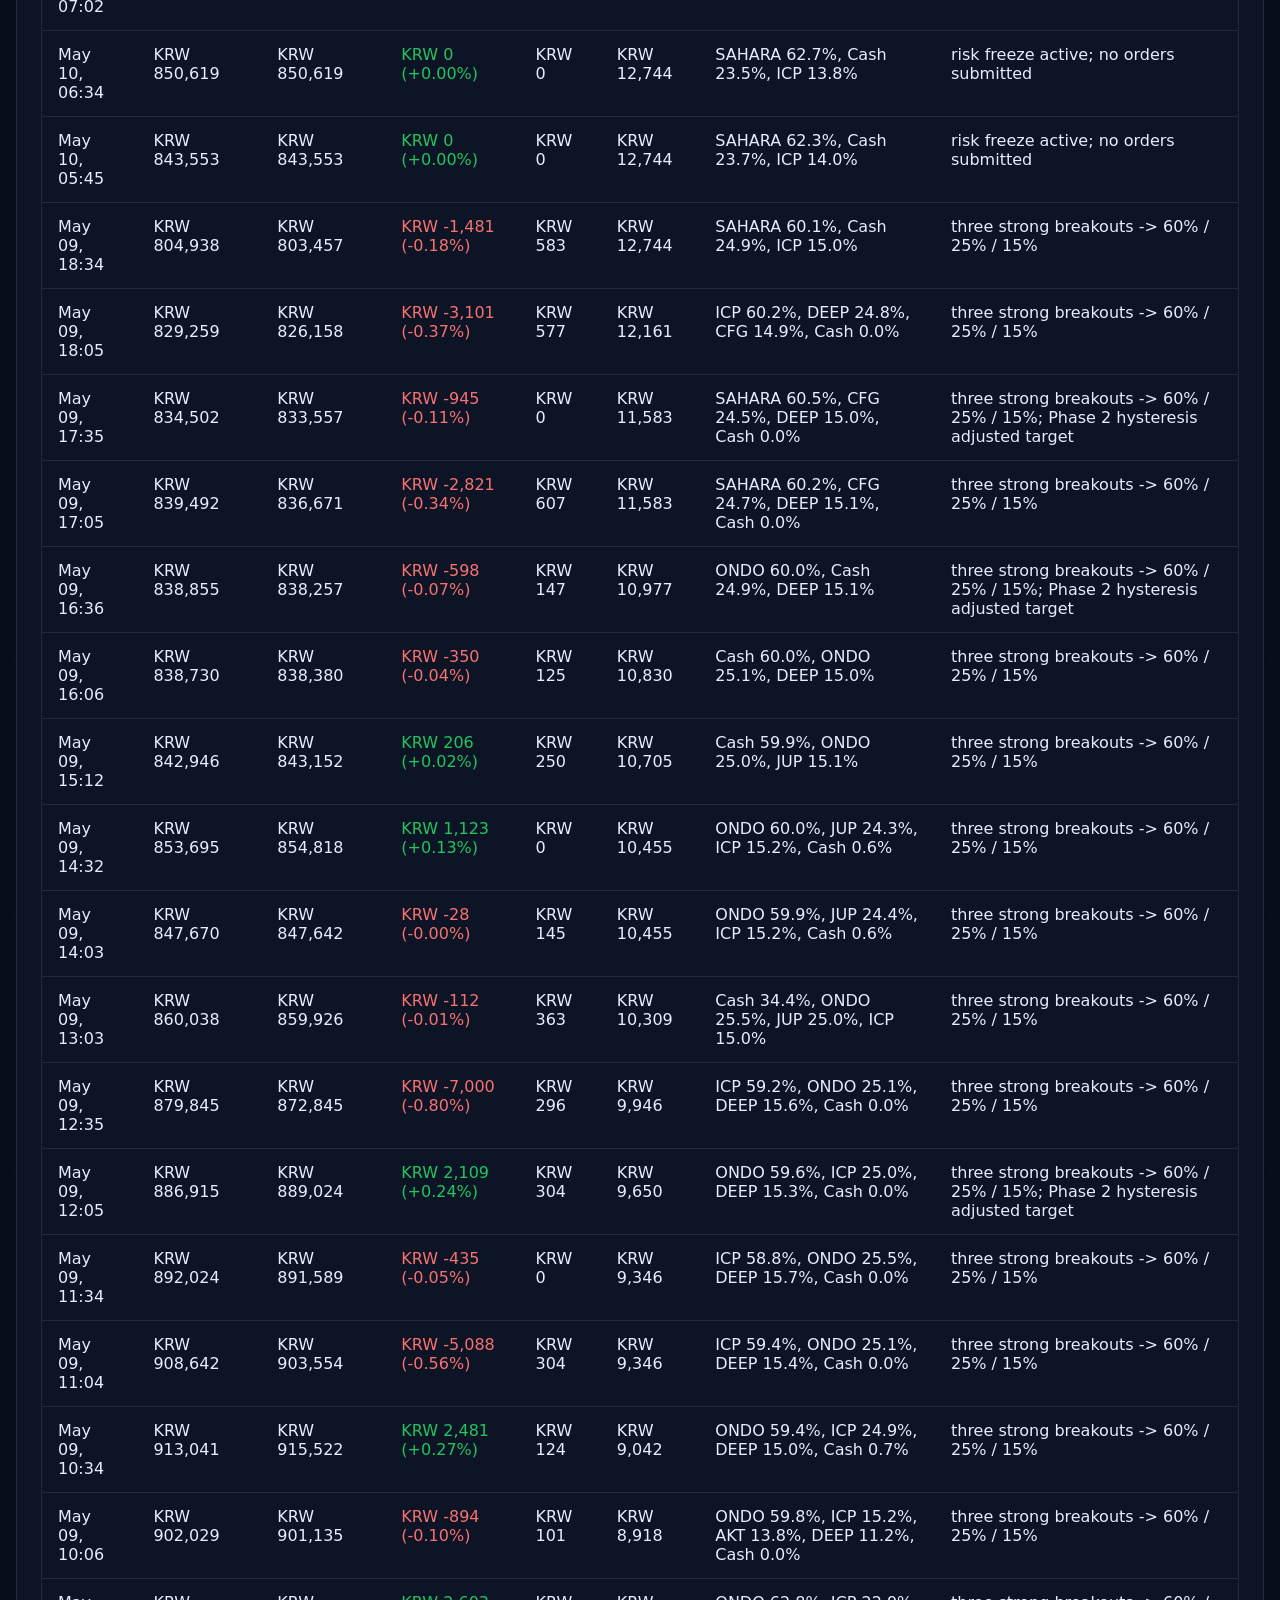
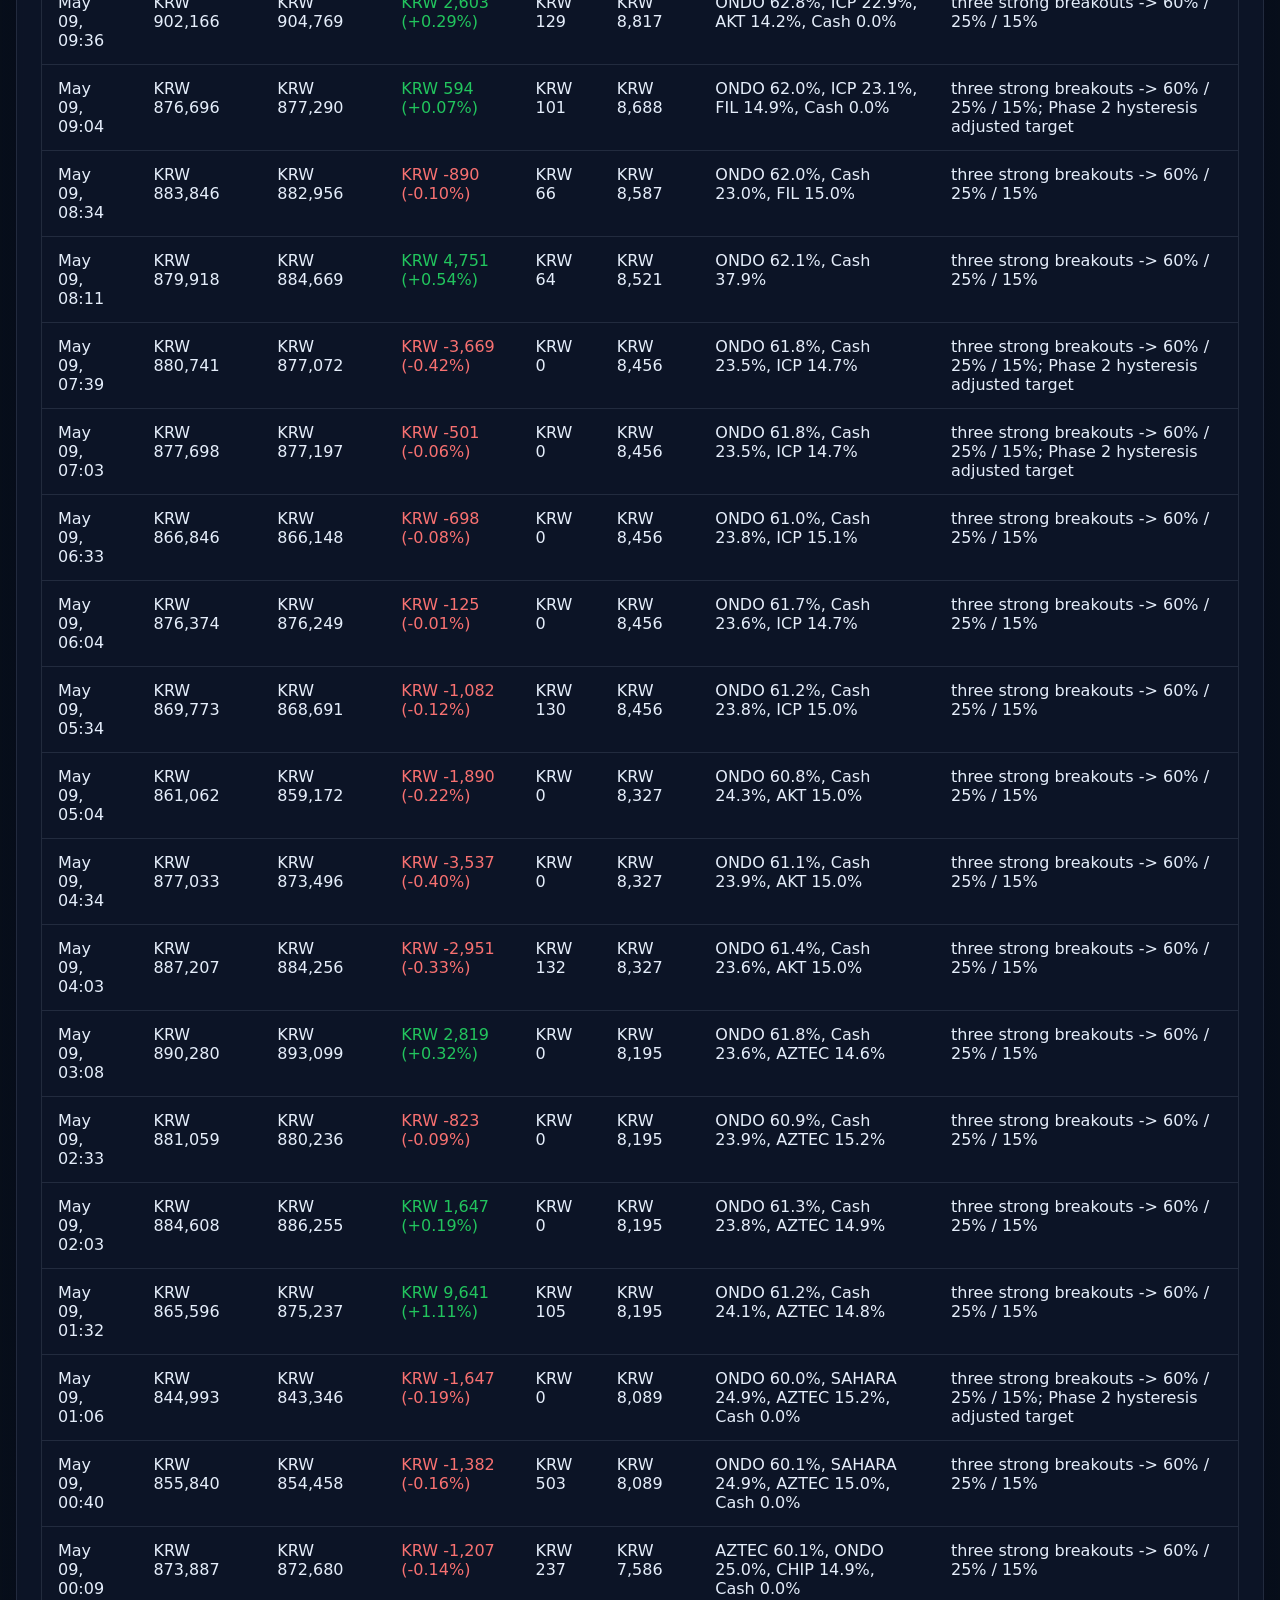
==== commit a8dba9da: "Fix Upbit v2 dashboard labels" ====
--- a/upbit.html
+++ b/upbit.html
@@ -14,7 +14,7 @@
           <p class="eyebrow">Live Upbit execution dashboard</p>
           <h1>Pilot 3 Upbit Live</h1>
           <p class="hero-copy">
-            Real-account Pilot 3 breakout rotation with full Upbit KRW universe scanning, guardrails, allocation history, and execution audit feed.
+            Real-account Pilot 3 v2 breakout rotation with the core liquid Upbit KRW universe, guardrails, allocation history, and execution audit feed.
           </p>
           <div class="status-row">
             <span id="dataStatus" class="status-pill status-loading">Loading Upbit data…</span>
